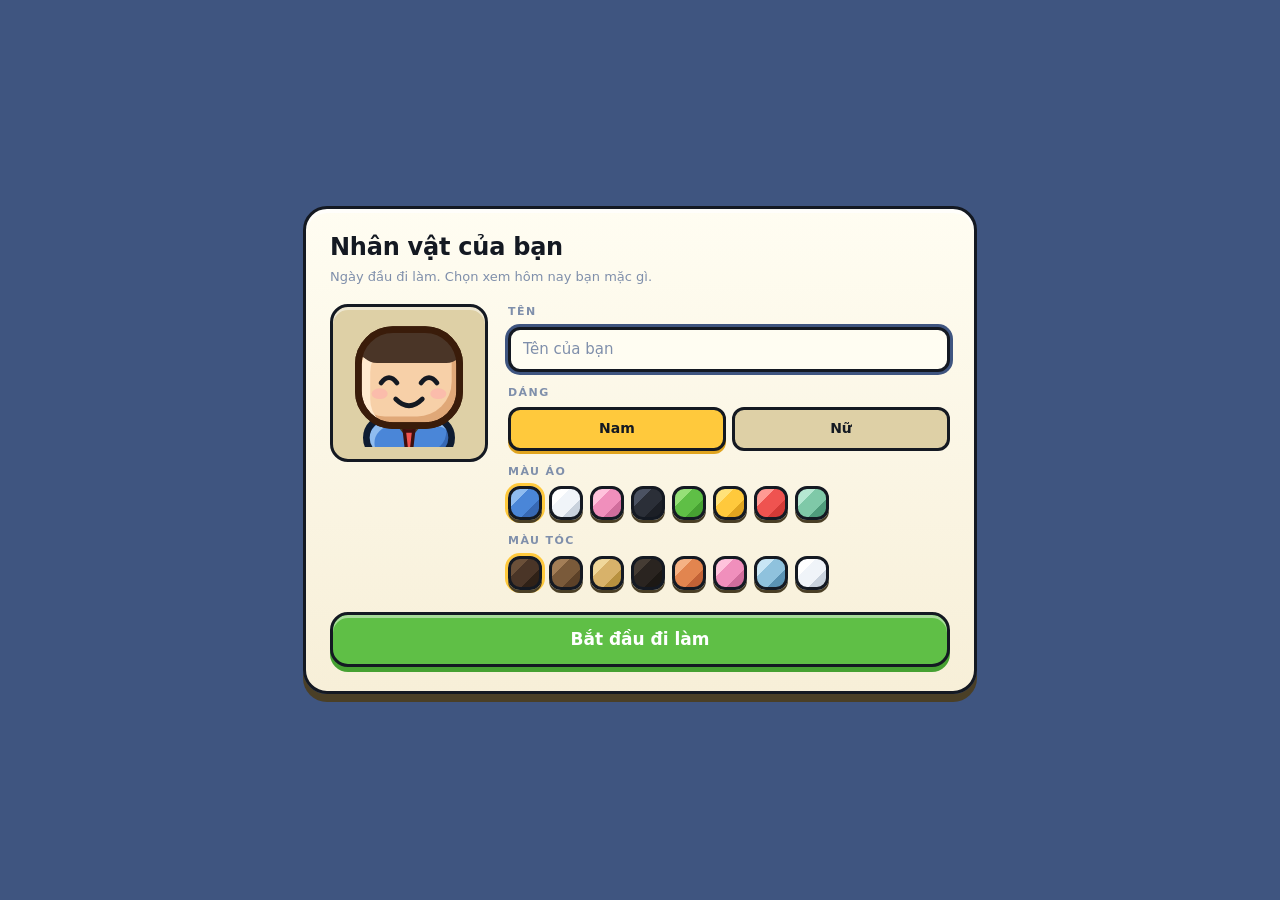
==== index.html @ 5abe2739 "CỘNG SỰ — bản dựng để chơi thử Kho này chỉ chứa BẢN ĐÃ DỰNG để mở bằng trình duyệt. Mã nguồn, bảng n" ====
<!doctype html>
<script type="module" crossorigin src="/assets/main-Bir8EzqI.js"></script>
<link rel="modulepreload" crossorigin href="/assets/minimapBase-BIV4DZVp.js">
<link rel="modulepreload" crossorigin href="/assets/Geometry-COnq5DhM.js">
<link rel="stylesheet" crossorigin href="/assets/minimapBase-DHVzjZCs.css">
<link rel="stylesheet" crossorigin href="/assets/main-9wni7StR.css">

<meta charset="utf-8">
<title>gamehihication — văn phòng P0</title>
<meta name="viewport" content="width=device-width,initial-scale=1,user-scalable=no">
<style>
  html,body{margin:0;height:100%;background:#0e1410;overflow:hidden}
  body{display:grid;place-items:center;font:12px/1.4 ui-monospace,Menlo,Consolas,monospace;color:#cfe3c9}
  canvas{display:block;image-rendering:pixelated}
  #hud{position:fixed;top:8px;left:8px;padding:8px 10px;background:#0b0f0dcc;border:1px solid #2c3a2e;
       border-radius:6px;white-space:pre;pointer-events:none;letter-spacing:.02em}
  #hud b{color:#9ae06a;font-weight:600}
  #help{position:fixed;bottom:8px;left:8px;color:#7f9478;pointer-events:none}
</style>
<div id="hud">booting…</div>
<div id="help">WASD / phím mũi tên để đi &nbsp;·&nbsp; Shift chạy &nbsp;·&nbsp; E bắt chuyện &nbsp;·&nbsp; Tab bảng nhân vật &nbsp;·&nbsp; F3 thông số &nbsp;·&nbsp; F1 ô va chạm &nbsp;·&nbsp; F2 viền chunk</div>
---- assets/minimapBase-DHVzjZCs.css ----
:root{--ui-scale: 2;--u: calc(2px * var(--ui-scale));--ink: var(--c-dark-line);--ink-2: var(--c-dark-base);--ink-3: var(--c-wallTop-light);--paper: var(--c-paper-light);--paper-2: var(--c-paper-shadow);--surface-d: var(--c-dark-base);--surface-d2: var(--c-wallTop-line);--accent: var(--c-plastic-base);--accent-hi: var(--c-plastic-light);--accent-dim: var(--c-plastic-shadow);--trim: var(--c-wood-base);--carpet: var(--c-carpetMint-base);--wood: var(--c-wood-base);--gold: var(--c-gold-base);--gold-d: var(--c-gold-shadow);--ok: var(--c-ok-base);--ok-d: var(--c-ok-shadow);--warn: var(--c-gold-shadow);--danger: var(--c-danger-base);--danger-d:var(--c-danger-shadow);--info: var(--accent);--btn-under: var(--c-paper-line);--dim-on-dark: var(--c-wallTop-light);--deep: var(--c-dark-line);--ok-light: var(--c-ok-light);--danger-light: var(--c-danger-light);--gold-light: var(--c-gold-light);--bd: 3px;--r-xs: calc(var(--u) * 1.5);--r-sm: calc(var(--u) * 3);--r-md: calc(var(--u) * 4.5);--r-lg: calc(var(--u) * 6);--r-pill: 999px;--radius: var(--r-md);--radius-sm: var(--r-sm);--hair: var(--ink);--lift: inset 0 3px 0 rgba(255, 255, 255, .55);--shadow: 0 5px 0 0 rgba(43, 49, 64, .22), 0 10px 22px -10px rgba(43, 49, 64, .45);--shadow-sm: 0 3px 0 0 rgba(43, 49, 64, .2);--glass-lite: linear-gradient(180deg, rgba(255,255,255,.55), rgba(255,255,255,0) 55%);--glass-dark: linear-gradient(180deg, var(--c-wallTop-line), var(--c-dark-base));--glass-pale: linear-gradient(180deg, var(--c-paper-light), var(--c-paper-base));--font: "Baloo 2", "Nunito", system-ui, -apple-system, "Segoe UI", Roboto, sans-serif;--font-mono: ui-monospace, "DejaVu Sans Mono", "Courier New", monospace;--fs-sm: calc(var(--u) * 3.6);--fs: calc(var(--u) * 4.2);--fs-lg: calc(var(--u) * 5.6);--z-world: 10;--z-hud: 20;--z-panel: 30;--z-modal: 40;--z-over: 45;--z-toast: 50}.k-root{font-family:var(--font);font-size:var(--fs);color:var(--ink);line-height:1.45}.k-panel{background:var(--glass-pale);border:var(--bd) solid var(--ink);border-radius:var(--radius);box-shadow:var(--lift),var(--shadow);padding:calc(var(--u) * 4);color:var(--ink)}.k-panel--dark{background:var(--glass-dark);border-color:var(--ink);box-shadow:inset 0 3px #ffffff24,var(--shadow);color:var(--paper)}.k-notch{border-radius:var(--radius)}.k-title{font-size:var(--fs-lg);font-weight:700;letter-spacing:.04em}.k-dim{color:var(--ink-3)}.k-panel--dark .k-dim{color:var(--dim-on-dark)}.k-btn{font:inherit;font-size:var(--fs);font-weight:700;padding:calc(var(--u) * 2) calc(var(--u) * 5);background:linear-gradient(180deg,var(--c-paper-light),var(--paper-2));color:var(--ink);border:var(--bd) solid var(--ink);border-radius:var(--radius-sm);box-shadow:inset 0 3px #ffffffb3,0 4px 0 0 var(--btn-under);cursor:pointer;transition:transform .08s cubic-bezier(.2,.8,.3,1),box-shadow .08s,filter .12s}.k-btn:hover{filter:brightness(1.03)}.k-btn:active{transform:translateY(4px);box-shadow:inset 0 3px #ffffff80}.k-btn--primary{background:linear-gradient(180deg,var(--accent-hi),var(--accent));color:#fff;text-shadow:0 2px 0 rgba(43,49,64,.35);box-shadow:inset 0 3px #fff6,0 4px 0 0 var(--accent-dim)}.k-btn--ok{background:linear-gradient(180deg,var(--ok-light),var(--ok));color:#fff;text-shadow:0 2px 0 rgba(43,49,64,.35);box-shadow:inset 0 3px #fff6,0 4px 0 0 var(--ok-d)}.k-btn--ghost{background:transparent;box-shadow:none;border-color:var(--ink-3)}.k-btn[disabled]{opacity:.45;cursor:not-allowed;transform:none}.k-dot{position:absolute;top:calc(var(--u) * -1.5);right:calc(var(--u) * -1.5);min-width:calc(var(--u) * 5);height:calc(var(--u) * 5);padding:0 calc(var(--u) * 1.2);display:grid;place-items:center;background:var(--danger);color:#fff;font-size:calc(var(--u) * 3);font-weight:700;line-height:1;border:calc(var(--u) * .8) solid var(--ink);border-radius:var(--r-lg);box-shadow:0 2px 0 0 var(--danger-d)}.k-dot[hidden]{display:none}:where(.k-root) :focus-visible{outline:var(--bd) solid var(--warn);outline-offset:var(--u)}.k-sprite{display:inline-block;background-repeat:no-repeat;vertical-align:middle}.k-key{display:inline-grid;place-items:center;min-width:calc(var(--u) * 8);height:calc(var(--u) * 8);padding:0 calc(var(--u) * 1.5);font-family:var(--font-mono);font-size:calc(var(--u) * 3.4);font-weight:700;background:linear-gradient(180deg,var(--c-paper-light),var(--paper-2));color:var(--ink);border:calc(var(--u) * .9) solid var(--ink);border-radius:var(--r-sm);box-shadow:0 2px 0 0 var(--btn-under)}.k-scroll{overflow-y:auto;scrollbar-width:thin;scrollbar-color:var(--ink-3) transparent}.k-scroll::-webkit-scrollbar{width:calc(var(--u) * 3)}.k-scroll::-webkit-scrollbar-track{background:#0000002e}.k-scroll::-webkit-scrollbar-thumb{background:var(--ink-3);border:var(--u) solid transparent;background-clip:padding-box;border-radius:var(--r-lg)}.k-scroll::-webkit-scrollbar-thumb:hover{background:var(--ink-2)}.k-panel--dark .k-scroll::-webkit-scrollbar-thumb{background:var(--dim-on-dark)}@keyframes k-pop{0%{transform:translateY(calc(var(--u) * 2)) scale(.96);opacity:0}to{transform:none;opacity:1}}@keyframes k-bob{0%,to{transform:translateY(0)}50%{transform:translateY(calc(var(--u) * -1))}}@keyframes k-fadeup{0%{transform:translateY(0);opacity:1}to{transform:translateY(calc(var(--u) * -10));opacity:0}}@keyframes k-pulse{0%,to{opacity:.35}50%{opacity:.9}}@keyframes k-blink{0%,to{opacity:1}50%{opacity:.25}}@media(prefers-reduced-motion:reduce){.k-root *,.k-root *:before,.k-root *:after{animation-duration:.001ms!important;animation-iteration-count:1!important;transition-duration:.001ms!important}}.k-bubble{position:relative;max-width:calc(var(--u) * 92);padding:calc(var(--u) * 2.5) calc(var(--u) * 4);background:var(--glass-lite),var(--glass-pale);border:var(--bd) solid var(--ink);border-radius:var(--r-md);box-shadow:inset 0 1px #fffc,var(--shadow-sm);font-size:var(--fs-sm);line-height:1.4;white-space:pre-wrap;animation:k-pop .16s cubic-bezier(.2,.8,.3,1)}.k-bubble:before,.k-bubble:after{content:"";position:absolute;left:50%;width:0;height:0;transform:translate(-50%)}.k-bubble:before{bottom:calc(var(--u) * -3.4);border-left:calc(var(--u) * 3.3) solid transparent;border-right:calc(var(--u) * 3.3) solid transparent;border-top:calc(var(--u) * 3.4) solid var(--ink)}.k-bubble:after{bottom:calc(var(--u) * -2.5);border-left:calc(var(--u) * 2.5) solid transparent;border-right:calc(var(--u) * 2.5) solid transparent;border-top:calc(var(--u) * 2.5) solid var(--c-paper-base)}.k-bubble--shout{background:var(--glass-lite),linear-gradient(180deg,var(--c-paper-light),var(--gold-light));font-weight:650}.k-bubble--shout:after{border-top-color:var(--gold-light)}.k-bubble--think{border-style:dashed}.k-bubble--think:before{display:none}.k-bubble--think:after{width:calc(var(--u) * 2.5);height:calc(var(--u) * 2.5);border:var(--bd) solid var(--ink);border-radius:50%;background:var(--c-paper-base);bottom:calc(var(--u) * -4);box-shadow:calc(var(--u) * -2) calc(var(--u) * 3) 0 calc(var(--u) * -.8) var(--ink)}.k-bubble.is-out{animation:k-pop .16s steps(3) reverse}.k-bubble__text{display:block}.k-nametag{display:flex;align-items:baseline;gap:calc(var(--u) * 2);padding:calc(var(--u) * 1) calc(var(--u) * 3);background:var(--paper);color:var(--ink);border:var(--bd) solid var(--ink);border-radius:var(--r-lg);box-shadow:0 3px #2b314040;font-size:var(--fs-sm);font-weight:700;white-space:nowrap}.k-nametag__role{font-size:calc(var(--u) * 3.2);color:var(--ink-3);font-weight:600}.k-prompt{display:flex;align-items:center;gap:calc(var(--u) * 1.25);padding:calc(var(--u) * .9) calc(var(--u) * 1.75) calc(var(--u) * .9) calc(var(--u) * .9);background:var(--glass-pale);color:var(--ink-2);border:calc(var(--u) * .5) solid var(--ink);border-radius:var(--r-md);box-shadow:0 2px 0 0 var(--btn-under);font-size:calc(var(--u) * 2.9);font-weight:700;white-space:nowrap;animation:k-bob 1.6s ease-in-out infinite}.k-prompt .k-key{min-width:calc(var(--u) * 5.4);height:calc(var(--u) * 5.4);padding:0 calc(var(--u) * 1);font-size:calc(var(--u) * 2.7);border-width:calc(var(--u) * .5);box-shadow:none}.k-emote{display:grid;place-items:center;width:calc(var(--u) * 11);height:calc(var(--u) * 11);background:var(--paper);border:var(--bd) solid var(--ink);border-radius:50%;box-shadow:0 3px #2b314040;animation:k-pop .18s cubic-bezier(.2,.8,.3,1)}.k-emote.is-out{animation:k-pop .18s steps(3) reverse}.k-float{font-size:var(--fs);font-weight:700;white-space:nowrap;text-shadow:0 var(--u) 0 rgba(20,26,32,.5);animation:k-fadeup 1.1s linear forwards}.k-float--good{color:var(--ok-light)}.k-float--bad{color:var(--danger-light)}.k-float--info{color:var(--gold-light)}.k-offscreen{display:flex;flex-direction:column;align-items:center;gap:var(--u)}.k-offscreen__arrow{width:0;height:0;border-left:calc(var(--u) * 3) solid transparent;border-right:calc(var(--u) * 3) solid transparent;border-bottom:calc(var(--u) * 5) solid var(--warn);transform:rotate(calc(var(--angle, 0rad) + 90deg))}.k-offscreen__label{padding:0 var(--u);font-size:calc(var(--u) * 3);background:var(--surface-d);color:var(--paper);white-space:nowrap}.k-wprog{display:flex;flex-direction:column;align-items:center;gap:calc(var(--u) * 1.2);animation:k-pop .16s cubic-bezier(.2,.8,.3,1)}.k-wprog.is-out{animation:k-pop .2s cubic-bezier(.2,.8,.3,1) reverse}.k-wprog__label{padding:calc(var(--u) * .6) calc(var(--u) * 2.5);font-size:calc(var(--u) * 3.2);font-weight:800;white-space:nowrap;background:var(--paper);color:var(--ink);border:calc(var(--u) * .7) solid var(--ink);border-radius:var(--r-lg);box-shadow:0 calc(var(--u) * .7) 0 0 #2b314040}.k-wprog__track{display:block;width:calc(var(--u) * 26);height:calc(var(--u) * 4.5);background:var(--c-paper-shadow);border:calc(var(--u) * .8) solid var(--ink);border-radius:var(--r-lg);overflow:hidden;box-shadow:0 calc(var(--u) * .7) 0 0 #2b314040}.k-wprog__fill{display:block;height:100%;width:0;border-radius:var(--r-lg);background:linear-gradient(90deg,var(--accent-dim),var(--accent-hi));transition:width .12s linear}.k-wprog.is-done .k-wprog__fill{background:linear-gradient(90deg,var(--ok-d),var(--ok-light))}.k-wprog.is-done .k-wprog__label{background:linear-gradient(180deg,var(--ok-light),var(--ok));color:#fff;box-shadow:0 calc(var(--u) * .7) 0 0 var(--ok-d)}.k-dlg{position:fixed;left:50%;bottom:calc(var(--u) * 4);transform:translate(-50%);will-change:transform;width:min(92vw,calc(var(--u) * 200));z-index:var(--z-panel);display:flex;flex-direction:column;gap:calc(var(--u) * 2)}.k-dlg[hidden]{display:none}.k-dlg__box{display:flex;gap:calc(var(--u) * 3);cursor:pointer;animation:k-pop .14s steps(3)}.k-dlg__side{position:relative;flex:0 0 auto}.k-dlg__portrait{display:grid;place-items:center;padding:calc(var(--u) * 1.5);background:linear-gradient(180deg,#5b9bff38,#5b9bff0f);border:var(--bd) solid rgba(47,95,168,.35);border-radius:var(--radius-sm)}.k-dlg__portrait canvas{border-radius:var(--r-xs)}.k-dlg__portrait canvas{display:block}.k-dlg__emote{position:absolute;top:calc(var(--u) * -3);right:calc(var(--u) * -3)}.k-dlg__body{flex:1 1 auto;min-width:0;position:relative}.k-dlg__head{display:flex;align-items:baseline;gap:calc(var(--u) * 2);margin-bottom:var(--u)}.k-dlg__name{font-size:var(--fs-lg);font-weight:650;letter-spacing:-.01em;color:var(--accent)}.k-dlg__role{font-size:var(--fs-sm)}.k-dlg__text{margin:0;min-height:calc(var(--u) * 9);white-space:pre-wrap}.k-dlg__foot{display:flex;align-items:center;gap:calc(var(--u) * 2);margin-top:calc(var(--u) * 2);padding-top:calc(var(--u) * 1.5);border-top:2px solid var(--stroke-soft)}.k-dlg__cta{display:flex;flex-wrap:wrap;gap:calc(var(--u) * 1.5)}.k-dlg__cta-btn{display:inline-flex;align-items:center;gap:calc(var(--u) * 1.2);padding:calc(var(--u) * .8) calc(var(--u) * 2) calc(var(--u) * .8) calc(var(--u) * .8);border:2px solid transparent;border-radius:var(--r-sm);background:none;color:var(--ink-3);font:inherit;font-size:calc(var(--u) * 2.9);font-weight:700;cursor:pointer}.k-dlg__cta-btn:hover{background:var(--c-paper-shadow);color:var(--ink)}.k-dlg__cta-btn.is-primary{color:var(--ink)}.k-dlg__cta-key{display:inline-grid;place-items:center;min-width:calc(var(--u) * 5.5);padding:0 calc(var(--u) * 1.2);line-height:calc(var(--u) * 4.6);border:2px solid var(--ink);border-radius:var(--r-xs);background:var(--c-paper-light);color:var(--ink);font-size:calc(var(--u) * 2.6)}.k-dlg__cta-btn.is-primary .k-dlg__cta-key{background:var(--gold);box-shadow:0 2px 0 0 var(--gold-d)}.k-dlg__cta-btn.is-primary:active .k-dlg__cta-key{transform:translateY(2px);box-shadow:none}.k-dlg__next{margin-left:auto;color:var(--accent);animation:k-blink .9s steps(2) infinite}.k-choices{display:flex;flex-direction:column;gap:var(--u)}.k-choices:empty{display:none}.k-choice{display:flex;align-items:baseline;gap:calc(var(--u) * 2);width:100%;text-align:left;font:inherit;font-weight:500;padding:calc(var(--u) * 2.5) calc(var(--u) * 4);background:var(--glass-pale);color:var(--ink);border:var(--bd) solid var(--ink);border-radius:var(--radius-sm);box-shadow:var(--lift),0 4px 0 0 var(--btn-under);cursor:pointer;transition:transform .1s cubic-bezier(.2,.8,.3,1),background .12s,box-shadow .12s}.k-choice[aria-selected=true]{background:linear-gradient(180deg,var(--accent-hi),var(--accent));color:#fff;text-shadow:0 2px 0 rgba(43,49,64,.35);transform:translate(calc(var(--u) * 2));box-shadow:var(--lift),0 4px 0 0 var(--accent-dim)}.k-choice[aria-selected=true] .k-choice__hint{color:var(--c-glass-base)}.k-choice[aria-selected=true]:before{content:"▸ "}.k-choice[disabled]{opacity:.45;cursor:not-allowed}.k-choice__label{flex:1 1 auto}.k-choice__hint{flex:0 0 auto;font-size:var(--fs-sm);color:var(--ink-3)}.k-toasts{position:fixed;top:calc(var(--u) * 4);right:calc(var(--u) * 4);will-change:transform;transition:top .15s;display:flex;flex-direction:column;gap:calc(var(--u) * 2);z-index:var(--z-toast);pointer-events:none}.k-toast{display:flex;align-items:center;gap:calc(var(--u) * 2.5);padding:calc(var(--u) * 2.5) calc(var(--u) * 4);background:var(--glass-pale);color:var(--ink);border:var(--bd) solid var(--ink);border-left-width:calc(var(--u) * 3);border-left-color:var(--accent);border-radius:var(--radius-sm);box-shadow:var(--lift),var(--shadow);font-size:var(--fs-sm);font-weight:700;animation:k-pop .18s cubic-bezier(.2,.8,.3,1)}.k-toast--ok{border-left-color:var(--ok)}.k-toast--warn{border-left-color:var(--warn)}.k-toast--danger{border-left-color:var(--danger)}.k-toast--info{border-left-color:var(--accent)}.k-toast.is-out{animation:k-pop .2s steps(3) reverse}.k-modal{position:fixed;inset:0;z-index:var(--z-modal);display:grid;place-items:center;background:#10151a9e}.k-modal[hidden]{display:none}.k-modal__box{width:min(90vw,calc(var(--u) * 150));animation:k-pop .16s steps(3)}.k-modal__title{margin:0 0 calc(var(--u) * 2)}.k-modal__body{margin-bottom:calc(var(--u) * 3)}.k-modal__body p{margin:0}.k-modal__actions{display:flex;justify-content:flex-end;gap:calc(var(--u) * 2)}.k-btn--danger{background:var(--danger);color:#fff}.k-tip{position:fixed;z-index:var(--z-toast);pointer-events:none;padding:var(--u) calc(var(--u) * 2);background:var(--surface-d);color:var(--paper);border:var(--u) solid var(--deep);font-size:calc(var(--u) * 3);white-space:nowrap}.k-clock{display:flex;align-items:center;gap:calc(var(--u) * 2);padding:calc(var(--u) * 2) calc(var(--u) * 3)}.k-clock__time{font-size:var(--fs-lg)}.k-clock.is-late .k-clock__time{color:var(--warn)}.k-stats{display:flex;flex-direction:column;gap:var(--u);min-width:calc(var(--u) * 60)}.k-bar{display:grid;grid-template-columns:calc(var(--u) * 18) 1fr calc(var(--u) * 8);align-items:center;gap:calc(var(--u) * 2);font-size:var(--fs-sm)}.k-bar__label{color:var(--dim-on-dark)}.k-bar__track{display:block;height:calc(var(--u) * 3.5);background:#00000073;border-radius:var(--r-lg);box-shadow:inset 0 1px 2px #00000080;overflow:hidden}.k-bar__fill{display:block;height:100%;border-radius:var(--r-lg);background:linear-gradient(90deg,var(--accent),var(--accent-hi));transition:width .3s cubic-bezier(.2,.8,.3,1)}.k-bar--ok .k-bar__fill{background:var(--ok)}.k-bar--warn .k-bar__fill{background:var(--warn)}.k-bar--danger .k-bar__fill{background:var(--danger)}.k-bar__val{text-align:right;color:var(--dim-on-dark)}.k-bar.is-low .k-bar__fill{animation:k-pulse 1s steps(2) infinite}.k-tasks{display:flex;flex-direction:column;gap:var(--u);min-width:calc(var(--u) * 70)}.k-tasks__head{font-size:var(--fs-sm);color:var(--dim-on-dark)}.k-tasks__list{list-style:none;margin:0;padding:0;max-height:calc(var(--u) * 50);display:flex;flex-direction:column;gap:var(--u)}.k-tasks__empty{padding:calc(var(--u) * 2) 0;font-size:var(--fs-sm)}.k-task{display:flex;align-items:center;gap:calc(var(--u) * 2);font-size:var(--fs-sm)}.k-task__label{flex:1 1 auto}.k-task__note{font-size:calc(var(--u) * 3)}.k-task.is-done .k-task__label{text-decoration:line-through;color:var(--ink-3)}.k-task.is-blocked .k-task__label{color:var(--danger-light)}.k-task.is-doing .k-task__label{color:var(--gold-light)}.k-chat{display:flex;flex-direction:column;gap:calc(var(--u) * 2);width:min(92vw,calc(var(--u) * 130))}.k-chat__tabs{display:flex;gap:var(--u);flex-wrap:wrap}.k-chat__tab{display:flex;align-items:center;gap:var(--u);font:inherit;font-size:var(--fs-sm);padding:calc(var(--u) * 1.2) calc(var(--u) * 3);background:#ffffff0d;color:var(--dim-on-dark);border:var(--bd) solid var(--hair);border-radius:var(--r-lg);cursor:pointer}.k-chat__tab.is-active{background:var(--accent);color:#fff}.k-badge{min-width:calc(var(--u) * 5);padding:0 calc(var(--u) * 1.5);background:var(--danger);color:#fff;font-size:calc(var(--u) * 3);border-radius:var(--r-lg);text-align:center}.k-chat__body{display:flex;flex-direction:column;gap:calc(var(--u) * 2);height:calc(var(--u) * 80);padding-right:var(--u)}.k-msg{display:flex;gap:calc(var(--u) * 2)}.k-msg__avatar{flex:0 0 auto;padding:var(--u);background:#00000059;border:var(--bd) solid var(--hair);border-radius:var(--radius-sm);overflow:hidden}.k-msg__avatar canvas{display:block}.k-msg__main{min-width:0}.k-msg__head{display:flex;align-items:baseline;gap:calc(var(--u) * 2);font-size:calc(var(--u) * 3)}.k-msg__text{margin:0;font-size:var(--fs-sm);word-break:break-word}.k-msg.is-self .k-msg__head b{color:var(--accent-hi)}.k-msg__reacts{display:flex;gap:var(--u);margin-top:var(--u)}.k-react{display:inline-flex;align-items:center;gap:calc(var(--u) * .5);padding:0 var(--u);background:var(--surface-d2);border:var(--u) solid var(--deep);font-size:calc(var(--u) * 3)}.k-chat__typing{display:flex;align-items:center;gap:calc(var(--u) * 2);font-size:calc(var(--u) * 3);min-height:calc(var(--u) * 5)}.k-chat__dots{display:inline-flex;gap:calc(var(--u) * .8)}.k-chat__dots i{width:var(--u);height:var(--u);background:var(--dim-on-dark);animation:k-blink .9s steps(2) infinite}.k-chat__dots i:nth-child(2){animation-delay:.15s}.k-chat__dots i:nth-child(3){animation-delay:.3s}.k-chat__composer{display:flex;gap:var(--u)}.k-chat__input{flex:1 1 auto;min-width:0;font:inherit;font-size:var(--fs-sm);padding:calc(var(--u) * 1.5) calc(var(--u) * 2);background:var(--surface-d2);color:var(--paper);border:var(--bd) solid var(--deep)}.k-chat__input::placeholder{color:var(--dim-on-dark)}.k-empty{display:flex;flex-direction:column;align-items:center;gap:var(--u);margin:auto;text-align:center}.k-empty p{margin:0;font-size:var(--fs-sm)}.k-center{text-align:center}.k-skel{height:calc(var(--u) * 10);background:var(--surface-d2);border:var(--u) solid var(--deep);animation:k-pulse 1.1s steps(3) infinite}.k-hud{position:fixed;left:calc(var(--u) * 3);top:calc(var(--u) * 40);will-change:transform;display:flex;flex-direction:column;gap:calc(var(--u) * 2);z-index:var(--z-hud);pointer-events:none}.k-hud>*{pointer-events:auto}.k-rel{min-width:calc(var(--u) * 78)}.k-rel__list{display:flex;flex-direction:column;gap:var(--u);max-height:calc(var(--u) * 60)}.k-rel__row{display:flex;gap:calc(var(--u) * 2);align-items:center;text-align:left;font:inherit;color:inherit;cursor:pointer;padding:var(--u);background:var(--surface-d2);border:var(--u) solid var(--deep)}.k-rel__row:hover{background:var(--surface-d2)}.k-rel__face{flex:0 0 auto;display:block;background:var(--deep);padding:calc(var(--u) * .5)}.k-rel__face canvas{display:block}.k-rel__main{display:flex;flex-direction:column;gap:calc(var(--u) * .5);min-width:0;flex:1 1 auto}.k-rel__head{display:flex;align-items:baseline;gap:calc(var(--u) * 2);font-size:var(--fs-sm)}.k-rel__role{font-size:calc(var(--u) * 3)}.k-rel__bar{width:100%;height:calc(var(--u) * 2.5)}.k-rel__bar .k-bar__fill{background:var(--c-fabric-light)}.k-rel__status{font-size:calc(var(--u) * 3);margin-left:auto}.k-rel__status.is-free{color:var(--ok-light)}.k-rel__status.is-busy{color:var(--gold-light)}.k-rel__status.is-meeting{color:var(--danger-light)}.k-rel__status.is-away{color:var(--dim-on-dark)}.is-talking .k-hud{opacity:.22;transition:opacity .15s}.k-panelfly{position:fixed;right:calc(var(--u) * 3);top:50%;transform:translateY(-50%);z-index:var(--z-panel)}.k-panelfly[hidden]{display:none}.k-hud--compact{top:calc(var(--u) * 3);gap:calc(var(--u) * 2)}.pf{display:flex;align-items:center;gap:calc(var(--u) * 2.5);padding:calc(var(--u) * 1.75) calc(var(--u) * 3) calc(var(--u) * 1.75) calc(var(--u) * 1.75);background:linear-gradient(180deg,var(--c-paper-light),var(--paper-2));border:var(--bd) solid var(--ink);border-radius:var(--r-lg);box-shadow:inset 0 3px #ffffffb3,0 5px 0 0 var(--btn-under);color:var(--ink)}.pf__face{flex:0 0 auto;width:calc(var(--u) * 11);height:calc(var(--u) * 11);border-radius:var(--r-md);overflow:hidden;display:grid;place-items:center;background:var(--c-paper-shadow);border:var(--bd) solid var(--ink)}.pf__face canvas{display:block;transform:translateY(2%) scale(1.04)}.pf__main{display:flex;flex-direction:column;gap:calc(var(--u) * 1.25);min-width:0}.pf__top{display:flex;align-items:baseline;gap:calc(var(--u) * 2.5)}.pf__name{font-size:calc(var(--u) * 3.6);font-weight:700;letter-spacing:-.01em}.pf__clock{margin-left:auto;font-size:calc(var(--u) * 3);font-weight:700;color:var(--ink-3);font-variant-numeric:tabular-nums}.pf__clock.is-late{color:var(--gold-d)}.pf__bars{display:flex;gap:calc(var(--u) * 2.25)}.pf__stat{display:flex;align-items:center;gap:calc(var(--u) * .9)}.pf__stat svg{width:calc(var(--u) * 3.1);height:calc(var(--u) * 3.1);flex:0 0 auto;fill:var(--ink-3)}.pf__stat--focus svg{fill:none;stroke:var(--ink-3);stroke-width:2.6}.pf__track{position:relative;display:block;width:calc(var(--u) * 10);height:calc(var(--u) * 2.4);border-radius:var(--r-xs);overflow:hidden;background:var(--c-paper-shadow);border:calc(var(--u) * .5) solid var(--ink)}.pf__track i{display:block;height:100%;box-shadow:inset 0 calc(var(--u) * .55) 0 #ffffff8c;transition:width .3s cubic-bezier(.2,.8,.3,1)}.pf__stat--energy .pf__track i{background:var(--ok)}.pf__stat--mood .pf__track i{background:var(--accent)}.pf__stat--focus .pf__track i{background:var(--gold)}.pf__num{font-size:calc(var(--u) * 2.9);font-weight:700;color:var(--ink-2);font-variant-numeric:tabular-nums;min-width:calc(var(--u) * 4.5);text-align:right}.pf__stat.is-low .pf__track i{animation:k-pulse 1s ease-in-out infinite}.pf__stat.is-low .pf__num{color:var(--danger-d)}.mm{position:fixed;right:calc(var(--u) * 4);bottom:calc(var(--u) * 4);z-index:var(--z-hud);display:flex;flex-direction:column;align-items:center;gap:calc(var(--u) * 1.5);pointer-events:none;will-change:transform}.mm__frame{position:relative;padding:calc(var(--u) * 1.5);border-radius:var(--r-md);background:var(--glass-pale);border:var(--bd) solid var(--ink);box-shadow:var(--lift),var(--shadow)}.mm__c{display:block;border-radius:var(--r-sm);image-rendering:pixelated}.mm__n{position:absolute;top:calc(var(--u) * 3);left:50%;transform:translate(-50%);width:0;height:0;border-left:calc(var(--u) * 2) solid transparent;border-right:calc(var(--u) * 2) solid transparent;border-bottom:calc(var(--u) * 3) solid var(--ink);filter:drop-shadow(0 1px 1px rgba(0,0,0,.9))}.mm__label{padding:calc(var(--u) * .8) calc(var(--u) * 3);background:linear-gradient(180deg,var(--gold-light),var(--gold));border:var(--bd) solid var(--ink);border-radius:var(--r-lg);font-size:calc(var(--u) * 3.2);font-weight:700;color:var(--ink);white-space:nowrap;box-shadow:0 3px 0 0 var(--gold-d)}.k-zone{font-size:calc(var(--u) * 3.4);font-weight:800;letter-spacing:.16em;text-transform:uppercase;color:var(--ink);opacity:.38;white-space:nowrap;pointer-events:none}.k-enter{position:fixed;top:18%;left:50%;transform:translate(-50%);z-index:var(--z-hud);pointer-events:none;text-align:center;animation:k-enter 2.4s ease-out forwards}.k-enter b{display:block;font-size:calc(var(--u) * 7.5);font-weight:800;letter-spacing:.02em;color:#fff;-webkit-text-stroke:calc(var(--u) * 1.2) var(--ink);paint-order:stroke fill}.k-enter span{font-size:calc(var(--u) * 3.4);font-weight:700;letter-spacing:.2em;text-transform:uppercase;color:var(--gold);-webkit-text-stroke:calc(var(--u) * .8) var(--ink);paint-order:stroke fill}@keyframes k-enter{0%{opacity:0;transform:translate(-50%,calc(var(--u) * 2))}15%,70%{opacity:1;transform:translate(-50%)}to{opacity:0;transform:translate(-50%,calc(var(--u) * -2))}}.k-dlg:not([hidden])~.ab,body:has(.k-dlg:not([hidden])) .ab{opacity:0;pointer-events:none}.ab{transition:opacity .15s}.ab{position:fixed;left:calc(var(--u) * 3);bottom:calc(var(--u) * 3);z-index:var(--z-hud);display:flex;gap:calc(var(--u) * 1.5);will-change:transform}.ab__slot{display:flex;flex-direction:column;align-items:center;gap:calc(var(--u) * 1)}.ab__btn{position:relative;width:calc(var(--u) * 13);height:calc(var(--u) * 13);display:grid;place-items:center;background:linear-gradient(180deg,var(--c-paper-light),var(--paper-2));color:var(--ink);border:var(--bd) solid var(--ink);border-radius:var(--r-md);box-shadow:inset 0 3px #ffffffb3,0 5px 0 0 var(--btn-under);cursor:pointer;transition:transform .08s cubic-bezier(.2,.8,.3,1),box-shadow .08s,filter .12s}.ab__btn canvas{display:block}.ab__btn:hover:not(:disabled){filter:brightness(1.04)}.ab__btn:active:not(:disabled){transform:translateY(5px);box-shadow:inset 0 3px #ffffff80}.ab__btn.is-active{background:linear-gradient(180deg,var(--accent-hi),var(--accent));color:#fff;box-shadow:inset 0 3px #fff6,0 5px 0 0 var(--accent-dim)}.ab__btn:disabled{filter:grayscale(.5);opacity:.55;cursor:not-allowed}.ab__key{position:absolute;bottom:calc(var(--u) * -1);right:calc(var(--u) * -1);min-width:calc(var(--u) * 4);padding:0 calc(var(--u) * .8);font-size:calc(var(--u) * 2.2);font-weight:800;line-height:calc(var(--u) * 3.6);background:var(--ink);color:var(--paper);border-radius:var(--r-xs)}.ab__label{font-size:calc(var(--u) * 2.5);font-weight:700;color:var(--ink);background:#fffdf6d1;padding:0 calc(var(--u) * 1.5);border-radius:var(--r-lg)}.ab__btn .k-dot{top:calc(var(--u) * -1.5);right:calc(var(--u) * -1.5);min-width:calc(var(--u) * 4);height:calc(var(--u) * 4);font-size:calc(var(--u) * 2.4);border-width:calc(var(--u) * .6)}#help{display:none}body:has(.cp-veil:not([hidden])) .k-toasts{top:calc(var(--u) * 26)}body:has(.cp-veil:not([hidden])) .ab,body:has(.cp-veil:not([hidden])) .mm{opacity:0;pointer-events:none;transition:opacity .15s}.op-veil{position:fixed;inset:0;z-index:var(--z-modal);display:grid;place-items:center;padding:4vmin;background:#141c2c7a}.op-veil[hidden]{display:none}.op{width:min(94vw,calc(var(--u) * 128));max-height:86vh;display:flex;flex-direction:column;background:var(--glass-pale);border:calc(var(--u) * .9) solid var(--ink);border-radius:var(--r-md);box-shadow:var(--lift),0 6px #2b314038,0 18px 34px -16px #2b314099;animation:k-pop .16s cubic-bezier(.2,.8,.3,1);overflow:hidden}.op__head{display:flex;align-items:center;gap:calc(var(--u) * 3);padding:calc(var(--u) * 3) calc(var(--u) * 4);border-bottom:calc(var(--u) * .7) solid rgba(43,49,64,.16)}.op__icon{display:grid;place-items:center;flex:0 0 auto;width:calc(var(--u) * 11);height:calc(var(--u) * 11);border-radius:var(--r-sm);background:linear-gradient(180deg,var(--c-glass-light),var(--c-plastic-light));border:calc(var(--u) * .7) solid var(--ink);color:var(--ink)}.op__icon svg{width:calc(var(--u) * 6);height:calc(var(--u) * 6)}.op__title{font-size:calc(var(--u) * 4.6);font-weight:800}.op__sub{font-size:calc(var(--u) * 3.2);color:var(--ink-3);font-weight:600}.op__close{margin-left:auto;width:calc(var(--u) * 8);height:calc(var(--u) * 8);display:grid;place-items:center;border:calc(var(--u) * .7) solid var(--ink);border-radius:var(--r-sm);background:linear-gradient(180deg,var(--danger-light),var(--danger));color:#fff;font:inherit;font-weight:800;cursor:pointer;box-shadow:0 3px 0 0 var(--danger-d)}.op__close:active{transform:translateY(3px);box-shadow:none}.op__rows{padding:calc(var(--u) * 3);display:flex;flex-direction:column;gap:calc(var(--u) * 2)}.op__row{position:relative;display:flex;align-items:center;gap:calc(var(--u) * 3);padding:calc(var(--u) * 2.5) calc(var(--u) * 3);background:var(--c-paper-light);border:calc(var(--u) * .7) solid rgba(43,49,64,.16);border-radius:var(--r-sm);overflow:hidden}.op__row-main{flex:1 1 auto;min-width:0}.op__row-main b{font-size:calc(var(--u) * 3.8);font-weight:700}.op__note{display:block;font-size:calc(var(--u) * 3.1);color:var(--ink-3);font-weight:600}.op__go{padding:calc(var(--u) * 1.5) calc(var(--u) * 4);font-size:calc(var(--u) * 3.4)}.op__row.is-done{background:var(--c-paper-base);border-color:#5fbf4680}.op__row.is-done .op__row-main b{color:var(--ok-d)}.op__prog{position:absolute;left:0;right:0;bottom:0;height:calc(var(--u) * 1.4);background:transparent}.op__prog i{display:block;height:100%;width:0;background:linear-gradient(90deg,var(--ok-d),var(--ok));transition:width .12s linear}.op__row.is-busy{border-color:var(--accent)}.op__empty{margin:calc(var(--u) * 4) 0;text-align:center;color:var(--ink-3);font-weight:600}.k-marker{display:flex;flex-direction:column;align-items:center;gap:calc(var(--u) * .5);animation:k-bob 1.8s ease-in-out infinite}.k-marker__name{padding:calc(var(--u) * .6) calc(var(--u) * 2.5);background:linear-gradient(180deg,var(--gold-light),var(--gold));color:var(--ink);font-size:calc(var(--u) * 3.2);font-weight:800;border:calc(var(--u) * .7) solid var(--ink);border-radius:var(--r-lg);box-shadow:0 calc(var(--u) * .7) 0 0 var(--gold-d);white-space:nowrap}.k-marker__arrow{position:relative;width:0;height:0;border-left:calc(var(--u) * 2.6) solid transparent;border-right:calc(var(--u) * 2.6) solid transparent;border-top:calc(var(--u) * 3) solid var(--ink)}.k-marker__arrow:after{content:"";position:absolute;left:calc(var(--u) * -1.7);top:calc(var(--u) * -3.4);border-left:calc(var(--u) * 1.7) solid transparent;border-right:calc(var(--u) * 1.7) solid transparent;border-top:calc(var(--u) * 2) solid var(--gold)}.op{padding:0;position:relative}.op__inner{display:flex;flex-direction:column;min-height:0;border-radius:var(--r-sm);overflow:hidden}.op--monitor{background:linear-gradient(180deg,var(--c-wallTop-line),var(--surface-d));padding:calc(var(--u) * 3) calc(var(--u) * 3) calc(var(--u) * 4.5);overflow:visible}.op--monitor .op__inner{background:linear-gradient(180deg,var(--c-glass-light),var(--c-glass-base));box-shadow:inset 0 0 0 calc(var(--u) * .7) var(--deep),inset 0 calc(var(--u) * 2) calc(var(--u) * 4) #7ab4e859}.op--monitor .op__head{border-bottom-color:#2b314033}.op--monitor .op__icon{background:linear-gradient(180deg,var(--c-glass-light),var(--c-plastic-light))}.op--monitor .op__row{background:var(--c-paper-light)}.op--monitor:after{content:"";position:absolute;left:50%;bottom:calc(var(--u) * -4);transform:translate(-50%);width:calc(var(--u) * 26);height:calc(var(--u) * 4);background:linear-gradient(180deg,var(--c-wallTop-line),var(--deep));border:calc(var(--u) * .8) solid var(--ink);border-radius:0 0 calc(var(--u) * 3) calc(var(--u) * 3)}.op--monitor:before{content:"";position:absolute;right:calc(var(--u) * 4);bottom:calc(var(--u) * 1.2);width:calc(var(--u) * 1.6);height:calc(var(--u) * 1.6);border-radius:50%;background:var(--ok-light);box-shadow:0 0 calc(var(--u) * 2) var(--ok-light)}.op--board{background:linear-gradient(180deg,var(--c-metal-shadow),var(--c-metal-line));padding:calc(var(--u) * 2.5) calc(var(--u) * 2.5) calc(var(--u) * 5);overflow:visible}.op--board .op__inner{background:var(--c-paper-light);box-shadow:inset 0 0 0 calc(var(--u) * .6) var(--c-metal-shadow)}.op--board .op__head{border-bottom:calc(var(--u) * .6) dashed rgba(43,49,64,.25)}.op--board .op__icon{background:linear-gradient(180deg,#fff,var(--c-paper-light))}.op--board .op__row{background:transparent;border:none;border-radius:0;border-left:calc(var(--u) * 1.2) solid var(--danger);padding-left:calc(var(--u) * 3)}.op--board .op__row-main b{color:var(--c-plastic-line)}.op--board:after{content:"";position:absolute;left:50%;bottom:calc(var(--u) * .5);transform:translate(-50%);width:calc(var(--u) * 40);height:calc(var(--u) * 2.6);background:linear-gradient(180deg,var(--c-metal-base),var(--c-metal-shadow));border:calc(var(--u) * .7) solid var(--ink);border-radius:var(--r-xs)}.op--printer{background:linear-gradient(180deg,var(--c-metal-light),var(--c-metal-base));padding:calc(var(--u) * 3);margin-top:calc(var(--u) * 9)}.op--printer .op__inner{background:var(--glass-pale)}.op--printer:before{content:"";position:absolute;left:50%;top:calc(var(--u) * -8);transform:translate(-50%);width:62%;height:calc(var(--u) * 10);background:linear-gradient(180deg,var(--c-paper-light),var(--c-paper-light));border:calc(var(--u) * .8) solid var(--ink);border-radius:calc(var(--u) * 1.5) calc(var(--u) * 1.5) 0 0;box-shadow:inset 0 calc(var(--u) * 1.5) 0 #2b31400f}.op--cabinet{background:linear-gradient(180deg,var(--wood),var(--c-wood-shadow));padding:calc(var(--u) * 3)}.op--cabinet .op__inner{background:var(--c-paper-light)}.op--cabinet .op__icon{background:linear-gradient(180deg,var(--c-wood-light),var(--wood))}.op--cabinet .op__row{background:linear-gradient(180deg,var(--c-wood-light),var(--c-wood-base));border-color:#2b314047}.op--cabinet .op__row:after{content:"";position:absolute;right:calc(var(--u) * 3);top:50%;transform:translateY(-50%);width:calc(var(--u) * 6);height:calc(var(--u) * 1.6);background:var(--c-wood-shadow);border-radius:var(--r-lg)}.k-dlg__portrait.is-aide{background:linear-gradient(180deg,var(--c-plastic-light),var(--c-glass-light));border-color:var(--ink)}.k-dlg.is-narrate .k-dlg__side,.k-dlg.is-narrate .k-dlg__head{display:none}.k-dlg.is-narrate .k-dlg__box{max-width:62ch;margin-inline:auto;opacity:.96}.k-dlg.is-narrate .k-dlg__text{font-style:italic;text-align:center;color:var(--ink-3);padding-block:calc(var(--u) * 2)}:root{--font-ui: system-ui, -apple-system, "Segoe UI", Roboto, "Helvetica Neue", sans-serif;--cp-accent: var(--accent);--cp-accent-dim: var(--accent-dim);--cp-gold: var(--gold);--cp-gold-d: var(--gold-d);--cp-text: var(--ink);--cp-mute: var(--ink-3);--cp-line: var(--ink);--cp-radius: 20px}.cp-veil{position:fixed;inset:0;z-index:var(--z-modal);display:grid;place-items:center;padding:3vmin;background-image:var(--glass-img, none);background-size:cover;background-position:center;font-family:var(--font-ui)}.cp-veil[hidden]{display:none}.cp-veil:before{content:"";position:absolute;inset:0;background:radial-gradient(120% 85% at 50% 10%,#141c2c4d,#141c2c9e)}.cp{position:relative;width:min(96vw,860px);max-height:92vh;display:flex;flex-direction:column;border-radius:var(--cp-radius);border:1px solid var(--cp-line);color:var(--cp-text);background:linear-gradient(180deg,var(--c-paper-light),var(--c-paper-base));border-width:4px;box-shadow:inset 0 4px #ffffffb3,0 8px #2b314038,0 22px 40px -18px #2b314099;animation:cp-in .18s cubic-bezier(.2,.8,.3,1);overflow:hidden}@keyframes cp-in{0%{opacity:0;transform:translateY(10px) scale(.985)}to{opacity:1;transform:none}}.cp__head{display:flex;align-items:center;gap:12px;padding:16px 18px 14px;border-bottom:1px solid var(--cp-line)}.cp__title{margin:0;font-size:13px;font-weight:600;letter-spacing:.14em;text-transform:uppercase;color:var(--cp-mute)}.cp__points{margin-left:auto;display:inline-flex;align-items:center;gap:6px;padding:5px 11px;border-radius:var(--r-lg);font-size:12.5px;font-weight:600;font-variant-numeric:tabular-nums;color:var(--deep);background:linear-gradient(180deg,var(--gold-light),var(--cp-gold));box-shadow:inset 0 1px #ffffff80,0 1px 6px #f0c25747}.cp__points{border:3px solid var(--cp-line);box-shadow:0 3px 0 0 var(--cp-gold-d)}.cp__points.is-empty{background:var(--c-paper-shadow);color:var(--cp-mute);box-shadow:0 3px 0 0 var(--btn-under)}.cp__close{margin-left:auto;width:34px;height:34px;display:grid;place-items:center;border:3px solid var(--cp-line);border-radius:var(--r-sm);background:linear-gradient(180deg,var(--danger-light),var(--danger));color:#fff;font:inherit;font-size:16px;font-weight:800;cursor:pointer;box-shadow:0 3px 0 0 var(--danger-d);transition:transform .08s}.cp__close:active{transform:translateY(3px);box-shadow:none}.cp__body{display:grid;grid-template-columns:246px 1fr;min-height:0}@media(max-width:700px){.cp__body{grid-template-columns:1fr}.cp__rail{border-right:0;border-bottom:var(--bd) solid var(--cp-line)}}.cp__rail{display:flex;flex-direction:column;gap:18px;padding:18px 16px;background:var(--c-paper-shadow);border-right:var(--bd) solid var(--cp-line)}.cp__content{display:flex;flex-direction:column;min-width:0;min-height:0}.cp__pane{padding:14px 18px 18px;overflow-y:auto;min-height:296px}.cp__list{display:flex;flex-direction:column;gap:8px}.cp__rels{display:grid;grid-template-columns:repeat(auto-fill,minmax(232px,1fr));gap:8px}.cp__sec{font-size:11px;font-weight:700;letter-spacing:.13em;text-transform:uppercase;color:var(--cp-mute);margin-bottom:9px}.cp__tabs{display:flex;gap:6px;padding:12px 18px 0;border-bottom:var(--bd) solid var(--cp-line)}.cp__tab{position:relative;display:inline-flex;align-items:center;gap:7px;padding:8px 13px;margin-bottom:calc(var(--bd) * -1);border:var(--bd) solid transparent;border-bottom:0;border-radius:var(--r-sm) var(--r-sm) 0 0;background:none;color:var(--cp-mute);font:inherit;font-size:13px;font-weight:700;cursor:pointer}.cp__tab:hover{color:var(--cp-text)}.cp__tab.is-on{color:var(--cp-text);background:linear-gradient(180deg,var(--c-paper-light),var(--c-paper-base));border-color:var(--cp-line);box-shadow:0 var(--bd) 0 0 var(--c-paper-base)}.cp__badge{display:inline-grid;place-items:center;min-width:19px;height:19px;padding:0 5px;border-radius:999px;border:2px solid var(--cp-line);background:var(--c-paper-shadow);color:var(--cp-mute);font-size:11px;font-weight:800;font-variant-numeric:tabular-nums}.cp__badge.is-hot{background:var(--gold);color:var(--deep)}.cp__ident{display:flex;flex-direction:column;align-items:center;gap:9px;text-align:center}.cp__portrait{flex:0 0 auto;padding:7px;border-radius:var(--r-md);background:var(--c-paper-light);border:var(--bd) solid var(--cp-line);box-shadow:inset 0 3px #fff9,0 4px 0 0 var(--btn-under)}.cp__portrait canvas{display:block;border-radius:var(--r-xs)}.cp__who{min-width:0}.cp__name{font-size:18px;font-weight:750;letter-spacing:-.01em;line-height:1.15}.cp__sub{font-size:12.5px;color:var(--cp-mute);margin-top:2px}.cp__day{display:inline-block;margin-top:6px;padding:2px 9px;border-radius:999px;border:2px solid var(--cp-line);background:var(--c-paper-light);color:var(--cp-text);font-size:11.5px;font-weight:700}.cp__stat{display:grid;grid-template-columns:1fr 26px;align-items:center;gap:4px 8px;font-size:12px}.cp__stat b{grid-column:1;font-weight:600;color:var(--cp-mute)}.cp__stat .cp__track{grid-column:1}.cp__stat .cp__val{grid-column:2;grid-row:1 / -1}.cp__stat+.cp__stat{margin-top:10px}.cp__track{height:13px;border-radius:var(--r-xs);overflow:hidden;background:var(--c-paper-base);border:2.5px solid var(--cp-line)}.cp__fill{display:block;height:100%;background:var(--accent);box-shadow:inset 0 3px #ffffff80;transition:width .35s cubic-bezier(.2,.8,.3,1)}.cp__stat--ok .cp__fill{background:var(--ok)}.cp__stat--warn .cp__fill,.cp__stat--gold .cp__fill{background:var(--gold)}.cp__stat--danger .cp__fill{background:var(--danger)}.cp__val{text-align:right;font-size:13px;font-weight:700;font-variant-numeric:tabular-nums;color:var(--cp-text)}.cp__stat.is-zero .cp__val{color:var(--cp-mute)}.cp__stat--hero .cp__track{height:18px}.cp__hint{margin:0 0 4px;padding:8px 11px;border-radius:var(--r-sm);background:var(--c-paper-shadow);border:2px solid var(--stroke-soft);font-size:12px;color:var(--cp-mute)}.cp__hint.is-hot{background:var(--gold-light);border-color:var(--cp-line);color:var(--deep);font-weight:600}.cp__skill{display:grid;grid-template-columns:1fr auto auto;align-items:center;gap:12px;padding:10px 12px;border-radius:var(--r-sm);background:var(--c-paper-light);border:3px solid var(--stroke-soft)}.cp__skill.is-ready{border-color:var(--cp-line);box-shadow:0 3px 0 0 var(--btn-under)}.cp__skill.is-max{background:var(--c-paper-shadow)}.cp__skill-txt{min-width:0}.cp__skill-name{font-size:13.5px;font-weight:700}.cp__skill-desc{font-size:11.5px;color:var(--cp-mute);margin-top:2px;line-height:1.35}.cp__dots{display:flex;gap:4px}.cp__dot{width:9px;height:17px;border-radius:var(--r-xs);background:var(--ink-3);border:2px solid var(--ink)}.cp__dot.on{background:var(--gold);border-color:var(--cp-line);box-shadow:inset 0 3px #ffffff80}.cp__up{width:31px;height:31px;border-radius:var(--r-sm);border:3px solid var(--cp-line);background:var(--ok);box-shadow:inset 0 3px #ffffff73,0 3px 0 0 var(--ok-d);color:#fff;font:inherit;font-size:17px;font-weight:800;line-height:1;cursor:pointer;transition:transform .08s,box-shadow .08s}.cp__up:active:not(:disabled){transform:translateY(3px);box-shadow:inset 0 3px #ffffff73}.cp__up:disabled{background:var(--c-paper-base);color:var(--ink-3);border-color:var(--stroke-soft);box-shadow:none;cursor:not-allowed}.cp__skill.is-max .cp__up:disabled{background:var(--ok-light);color:var(--ink)}.cp__rel{display:grid;grid-template-columns:auto 1fr auto;align-items:center;gap:10px;padding:8px 10px;border-radius:var(--r-sm);background:var(--c-paper-light);border:3px solid var(--stroke-soft);cursor:pointer;transition:background .12s,border-color .12s}.cp__rel:hover{background:var(--paper-2);border-color:var(--cp-line)}.cp__face{position:relative;width:44px;height:44px;border-radius:var(--r-sm);overflow:hidden;background:var(--c-paper-shadow);border:3px solid var(--cp-line)}.cp__face canvas{display:block;width:100%;height:auto}.cp__face:after{content:"";position:absolute;right:2px;bottom:2px;width:10px;height:10px;border-radius:50%;border:2.5px solid var(--cp-line);background:var(--dot, var(--ink-3))}.cp__rel.is-free{--dot: var(--ok) }.cp__rel.is-busy{--dot: var(--gold) }.cp__rel.is-meeting{--dot: var(--danger) }.cp__rel.is-away{--dot: var(--ink-3) }.cp__rel-name{font-size:13.5px;font-weight:700}.cp__rel-role{font-size:11.5px;color:var(--cp-mute)}.cp__heart{display:block;width:66px;height:9px;border-radius:var(--r-xs);background:var(--c-paper-base);border:2px solid var(--cp-line);margin-top:5px;overflow:hidden}.cp__heart i{display:block;height:100%;background:var(--c-fabric-base)}.cp__rel-status{font-size:11.5px;color:var(--cp-mute);white-space:nowrap}.cp__empty{display:grid;place-items:center;min-height:168px;padding:20px;border-radius:var(--r-md);border:3px dashed var(--stroke-soft);background:var(--c-paper-shadow)}.cp__empty p{margin:0;max-width:34ch;text-align:center;font-size:12.5px;color:var(--cp-mute);line-height:1.5}.cp__task{display:flex;align-items:center;gap:10px;padding:9px 11px;border-radius:var(--r-sm);background:var(--c-paper-light);border:3px solid var(--stroke-soft);font-size:13px}.cp__task-dot{width:12px;height:12px;border-radius:50%;flex:0 0 auto;background:var(--c-paper-base);border:2.5px solid var(--cp-line)}.cp__task-label{flex:1 1 auto}.cp__task-note{font-size:11.5px;color:var(--cp-mute)}.cp__task.is-doing{border-color:var(--cp-line);box-shadow:0 3px 0 0 var(--btn-under)}.cp__task.is-doing .cp__task-dot{background:var(--gold)}.cp__task.is-doing .cp__task-label{font-weight:700}.cp__task.is-done{background:var(--c-paper-shadow)}.cp__task.is-done .cp__task-dot{background:var(--ok)}.cp__task.is-done .cp__task-label{text-decoration:line-through;color:var(--cp-mute)}.cp__task.is-blocked .cp__task-dot{background:var(--danger)}.cp__task.is-blocked .cp__task-label{color:var(--danger-d);font-weight:600}.cp__foot{padding:11px 18px;border-top:var(--bd) solid var(--cp-line);background:var(--c-paper-shadow);font-size:11.5px;color:var(--cp-mute);display:flex;gap:16px;flex-wrap:wrap}.cp__key{display:inline-block;padding:1px 7px;border-radius:var(--r-xs);border:2px solid var(--cp-line);background:var(--c-paper-light);color:var(--cp-text);font-size:11px;font-weight:700}@media(prefers-reduced-motion:reduce){.cp{animation:none}.cp__fill{transition:none}}.k-res-wrap{position:fixed;inset:0;z-index:var(--z-modal);display:grid;place-items:center;padding:4vmin;background:#10151a9e}.k-res-wrap[hidden]{display:none}.k-res{width:min(94vw,720px);max-height:88vh;display:flex;flex-direction:column;background:linear-gradient(180deg,var(--c-paper-light),var(--c-paper-base));border:var(--bd) solid var(--ink);border-radius:var(--r-lg);box-shadow:inset 0 4px #ffffffb3,0 8px 0 0 var(--btn-under);overflow:hidden}.k-res__body{padding:18px 20px;overflow-y:auto}.k-res__head{font-size:12px;font-weight:700;letter-spacing:.13em;text-transform:uppercase;color:var(--ink-3);margin-bottom:12px}.k-res__text{font-size:15px;line-height:1.75;color:var(--ink)}.k-res__p{display:inline;padding:1px 2px;margin:0;border:0;background:none;color:inherit;font:inherit;text-align:left}.k-res__p.is-hunt{cursor:pointer;border-radius:var(--r-xs)}.k-res__p.is-hunt:hover{background:var(--c-paper-shadow)}.k-res__p.is-doubt{text-decoration:underline dashed var(--ink-3);text-underline-offset:3px;color:var(--ink-3)}.k-res__p.is-caught{background:var(--ok-light);color:var(--deep);text-decoration:line-through var(--ok-d);cursor:default}.k-res__pair{display:inline}.k-res__why{display:block;margin:8px 0 12px;padding:10px 12px;border-radius:var(--r-sm);background:var(--c-paper-shadow);border-left:4px solid var(--ok);font-size:13px;line-height:1.55;color:var(--ink-2)}.k-res__foot{display:flex;align-items:center;gap:14px;padding:12px 20px;border-top:var(--bd) solid var(--ink);background:var(--c-paper-shadow)}.k-res__score{font-size:13px;color:var(--ink-2)}.k-res__score b{font-size:15px;color:var(--ink);font-variant-numeric:tabular-nums}.k-res__miss{color:var(--ink-3)}.k-res__next{margin-left:auto;padding:11px 22px;border-radius:var(--r-md);border:var(--bd) solid var(--ink);background:var(--c-paper-light);color:var(--ink);font:inherit;font-size:15px;font-weight:800;cursor:pointer;box-shadow:0 4px 0 0 var(--btn-under)}.k-res__next.is-clean{background:var(--ok);color:#fff;box-shadow:0 4px 0 0 var(--ok-d)}.k-res__next:active{transform:translateY(4px);box-shadow:none}.k-res__clean{margin-right:auto;padding:6px 12px;border-radius:var(--r-pill);background:var(--ok-light);border:var(--bd) solid var(--ink);font-size:13px;font-weight:700}.k-res__how{margin-right:auto;font-size:13px;color:var(--ink-3)}.k-res__p.is-unsure{text-decoration:underline wavy var(--warn);text-underline-offset:4px}
---- assets/main-9wni7StR.css ----
.ch-veil{position:fixed;inset:0;z-index:var(--z-modal);display:grid;place-items:center;padding:4vmin;background:radial-gradient(120% 90% at 50% 50%,transparent 15%,rgba(8,11,14,.8) 100%),#080b0ee0;font-family:var(--font-ui, system-ui, sans-serif);color:var(--ink)}.ch-veil[hidden]{display:none}.ch{width:min(96vw,940px);max-height:92vh;overflow-y:auto;background:linear-gradient(180deg,var(--c-paper-light),var(--c-paper-base));border:var(--bd) solid var(--ink);border-radius:var(--r-lg);box-shadow:inset 0 4px #ffffffb3,0 8px 0 0 var(--btn-under)}.ch__lock{padding:22px 24px 18px;border-bottom:var(--bd) solid var(--ink);background:linear-gradient(180deg,var(--c-paper-shadow),var(--c-paper-light));display:flex;align-items:flex-end;justify-content:space-between;gap:16px}.ch__clock-big{font-size:52px;font-weight:900;letter-spacing:-.02em;line-height:1}.ch__day{margin-top:4px;font-size:13px;color:var(--ink-3)}.ch__user{font-size:13px;font-weight:700;color:var(--ink-2)}.ch__panes{display:grid;grid-template-columns:1fr}@media(min-width:780px){.ch__panes{grid-template-columns:1fr 1.35fr}}.ch__pane{padding:16px 18px 18px;min-width:0}.ch__pane+.ch__pane{border-top:var(--bd) solid var(--ink)}@media(min-width:780px){.ch__pane+.ch__pane{border-top:none;border-left:var(--bd) solid var(--ink)}}.ch__h{display:flex;align-items:baseline;justify-content:space-between;gap:12px;margin:0 0 10px;font-size:11px;font-weight:700;letter-spacing:.14em;text-transform:uppercase;color:var(--ink-3)}.ch__back{flex:0 0 auto;font-size:10px;letter-spacing:.08em;text-transform:none}.ch__aidecard{display:flex;gap:12px;align-items:center;width:100%;padding:14px;font:inherit;text-align:left;cursor:pointer;color:inherit;background:var(--c-paper-light);border:var(--bd) solid var(--ink);border-radius:var(--r-md);box-shadow:0 3px 0 0 var(--btn-under)}.ch__aidecard:hover{background:var(--c-paper-shadow)}.ch__face{flex:0 0 auto;display:grid;place-items:center;width:64px;height:64px;border-radius:var(--r-sm);background:var(--c-dark-base);border:var(--bd) solid var(--ink)}.ch__face canvas{image-rendering:pixelated}.ch__aidetext{display:grid;gap:3px;min-width:0}.ch__tier{font-size:15px;font-weight:800}.ch__trait{font-size:12px;line-height:1.45;color:var(--ink-2)}.ch__aidenote{font-size:11px;color:var(--ink-3)}.ch__list{display:grid;gap:12px}.ch__card{display:block;width:100%;text-align:left;cursor:pointer;padding:16px 18px;font:inherit;color:inherit;background:var(--c-paper-light);border:var(--bd) solid var(--ink);border-radius:var(--r-md);border-left:6px solid var(--gold);box-shadow:0 3px 0 0 var(--btn-under)}.ch__card:hover:not(:disabled){background:var(--c-paper-shadow)}.ch__card:disabled{cursor:not-allowed;opacity:.6;border-left-color:var(--paper-2);box-shadow:none}.ch__row{display:flex;align-items:center;justify-content:space-between;gap:10px;margin-bottom:6px}.ch__no{font-size:11px;font-weight:700;letter-spacing:.12em;text-transform:uppercase;color:var(--ink-3)}.ch__tag{flex:0 0 auto;padding:3px 9px;border-radius:var(--r-pill);font-size:10px;font-weight:800;letter-spacing:.08em;text-transform:uppercase;border:var(--bd) solid var(--ink)}.ch__tag.is-open{background:var(--ok-light)}.ch__tag.is-done{background:var(--accent-dim)}.ch__tag.is-lock{background:var(--paper-2);color:var(--ink-3);border-color:var(--ink-3)}.ch__name{font-size:18px;font-weight:800;line-height:1.25}.ch__clock{display:inline-block;margin-top:6px;padding:2px 8px;border-radius:var(--r-pill);background:var(--gold-light);border:var(--bd) solid var(--ink);font-size:10px;font-weight:800;letter-spacing:.1em}.ch__line{margin-top:6px;font-size:13px;line-height:1.55;color:var(--ink-2)}.ch__why{margin-top:8px;font-size:12px;font-style:italic;color:var(--ink-3)}.el{position:fixed;inset:0;z-index:var(--z-modal);pointer-events:none;overflow:hidden}.el[hidden]{display:none}.el__door{position:absolute;top:0;bottom:0;width:50.5%;background:var(--c-wallTop-base);border-inline:var(--bd) solid var(--ink);transition:transform .9s cubic-bezier(.6,.02,.2,1)}.el__door.is-l{left:0}.el__door.is-r{right:0}.el.is-open .el__door{will-change:transform}.el.is-open .el__door.is-l{transform:translate(-101%)}.el.is-open .el__door.is-r{transform:translate(101%)}.el__panel{position:absolute;left:50%;top:14%;transform:translate(-50%);display:grid;gap:6px;justify-items:center;padding:12px 20px;border-radius:var(--r-md);background:var(--c-dark-base);border:var(--bd) solid var(--ink);color:var(--dim-on-dark);font-family:var(--font-ui, system-ui, sans-serif);transition:opacity .5s ease .25s}.el.is-open .el__panel{opacity:0}.el__floor{font-size:15px;font-weight:800;letter-spacing:.04em;color:var(--gold)}.el__ting{font-size:12px;letter-spacing:.3em}.cb-veil{position:fixed;inset:0;z-index:var(--z-modal);display:grid;place-items:center;padding:3vmin;background:#10151ad6;font-family:var(--font-ui, system-ui, sans-serif);color:var(--ink)}.cb-veil[hidden]{display:none}.cb{width:min(96vw,720px);max-height:94vh;overflow-y:auto;padding:18px 20px 20px;background:linear-gradient(180deg,var(--c-paper-light),var(--c-paper-base));border:var(--bd) solid var(--ink);border-radius:var(--r-lg);box-shadow:inset 0 4px #ffffffb3,0 8px 0 0 var(--btn-under)}.cb__head{display:flex;align-items:baseline;justify-content:space-between;gap:12px}.cb__title{margin:0;font-size:20px;font-weight:800}.cb__count{font-size:12px;color:var(--ink-3);font-variant-numeric:tabular-nums}.cb__hint{margin:6px 0 14px;font-size:13px;line-height:1.55;color:var(--ink-2)}.cb__label{margin:14px 0 6px;font-size:11px;font-weight:700;letter-spacing:.14em;text-transform:uppercase;color:var(--ink-3)}.cb__slots{display:grid;gap:6px}.cb__slot{display:flex;align-items:center;gap:10px;width:100%;padding:10px 12px;font:inherit;text-align:left;cursor:pointer;color:inherit;background:var(--c-paper-shadow);border:var(--bd) dashed var(--ink-3);border-radius:var(--r-sm)}.cb__slot.is-full{background:var(--c-paper-light);border-style:solid;border-color:var(--ink)}.cb__slotno{flex:0 0 auto;width:20px;height:20px;display:grid;place-items:center;font-size:11px;font-weight:800;border-radius:var(--r-pill);background:var(--ink-3);color:var(--paper)}.cb__slot.is-full .cb__slotno{background:var(--accent)}.cb__slottext{font-size:13px;line-height:1.45}.cb__slot:not(.is-full) .cb__slottext{color:var(--ink-3);font-style:italic}.cb__preview{margin-top:10px;padding:12px 14px;min-height:1em;font-size:13px;line-height:1.6;background:var(--c-dark-base);color:var(--dim-on-dark);border-radius:var(--r-sm)}.cb__preview:empty{display:none}.cb__pool{display:grid;gap:6px}.cb__piece{display:flex;align-items:flex-start;gap:10px;width:100%;padding:9px 12px;font:inherit;text-align:left;cursor:pointer;font-size:13px;line-height:1.45;color:inherit;background:var(--c-paper-light);border:var(--bd) solid var(--ink);border-radius:var(--r-sm)}.cb__piece.is-used{background:var(--accent-dim)}.cb__piece.is-lock{cursor:not-allowed;color:var(--ink-3);font-style:italic;background:var(--c-paper-shadow);border-color:var(--ink-3);border-style:dashed}.cb__key{flex:0 0 auto;width:18px;height:18px;display:grid;place-items:center;font-size:10px;font-weight:800;border-radius:var(--r-xs);background:var(--paper-2);color:var(--ink-2)}.cb__foot{margin-top:16px;display:flex;justify-content:flex-end}.cb__send{padding:10px 18px;font:inherit;font-weight:800;cursor:pointer;color:var(--paper);background:var(--accent);border:var(--bd) solid var(--ink);border-radius:var(--r-sm);box-shadow:0 3px 0 0 var(--btn-under)}.cb__send:disabled{cursor:not-allowed;background:var(--ink-3);box-shadow:none}.cb__foot{justify-content:space-between;align-items:center}.cb__esc{font-size:12px;color:var(--ink-3)}.cb__label{display:flex;align-items:baseline;justify-content:space-between;gap:12px}.cb__note{font-size:10px;font-weight:600;letter-spacing:.02em;text-transform:none;color:var(--ink-3)}.cb__nag{margin-top:calc(var(--u) * 2);padding:calc(var(--u) * 2);border-radius:var(--r-sm);background:var(--gold-light);border:var(--bd) solid var(--ink);font-size:var(--fs);line-height:1.5}.cb__nag[hidden]{display:none}.ti{position:fixed;inset:0;z-index:var(--z-modal);font-family:var(--font-ui, system-ui, sans-serif);overflow:hidden}.ti[hidden]{display:none}.ti__veil{position:absolute;inset:0;background:radial-gradient(120% 90% at 50% 50%,transparent 6%,rgba(8,11,14,.9) 100%),linear-gradient(100deg,#080b0ef5,#080b0eed 38%,#080b0ebd 62%,#080b0e80);backdrop-filter:blur(3px) saturate(.75)}:root[data-menu] .ab,:root[data-menu] .mm,:root[data-menu] .pf,:root[data-menu] .ob,:root[data-menu] .k-anchors{display:none!important}.ti__body{position:relative;height:100%;display:flex;flex-direction:column;justify-content:center;gap:clamp(16px,3vh,30px);padding:6vmin clamp(24px,7vw,96px);max-width:40rem}.ti__logo{margin:0;font-size:clamp(44px,9vw,96px);font-weight:900;line-height:.9;letter-spacing:clamp(2px,.8vw,10px);color:var(--c-paper-light);text-shadow:0 4px 0 var(--c-dark-line),0 8px 0 rgba(8,11,14,.45)}.ti__rule{width:92px;height:5px;margin:14px 0 10px;background:var(--gold);border-radius:var(--r-pill)}.ti__tag{margin:0;max-width:26rem;font-size:clamp(13px,1.5vw,15px);line-height:1.6;color:var(--dim-on-dark)}.ti__menu{display:grid;gap:2px;justify-items:start}.ti__item{display:flex;align-items:center;gap:10px;padding:7px 10px 7px 0;border:0;background:none;font:inherit;font-size:clamp(17px,2.1vw,22px);font-weight:800;letter-spacing:.06em;text-transform:uppercase;color:var(--c-paper-shadow);cursor:pointer}.ti__caret{opacity:0;color:var(--gold);transition:transform .12s ease}.ti__item.is-on{color:var(--c-paper-light)}.ti__item.is-on .ti__caret{opacity:1;transform:translate(3px)}.ti__item.is-lock{color:var(--ink-3);cursor:not-allowed}.ti__sub{margin:0;min-height:1.4em;font-size:13px;line-height:1.5;color:var(--gold)}.ti__keys{margin:6px 0 0;font-size:11px;letter-spacing:.1em;text-transform:uppercase;color:var(--ink-3)}.sc-veil{position:fixed;inset:0;z-index:var(--z-modal);display:grid;place-items:center;padding:3vmin;background:var(--glass-dark);font-family:var(--font);color:var(--ink)}.sc-veil[hidden]{display:none}.sc{width:min(96vw,720px);max-height:94vh;display:flex;flex-direction:column;overflow:hidden;background:var(--paper);border:var(--bd) solid var(--ink);border-radius:var(--r-lg);box-shadow:var(--shadow)}.sc__bar{display:flex;align-items:center;gap:10px;padding:10px 14px;border-bottom:var(--bd) solid var(--ink);background:var(--surface-d);color:var(--paper)}.sc__dots{display:flex;gap:5px}.sc__dots i{width:10px;height:10px;border-radius:var(--r-pill);background:var(--dim-on-dark)}.sc__dots i:first-child{background:var(--danger)}.sc__dots i:nth-child(2){background:var(--gold)}.sc__dots i:last-child{background:var(--ok)}.sc__app{font-size:var(--fs-sm);font-weight:700;letter-spacing:.06em;opacity:.9}.sc__head{padding:14px 18px 12px;border-bottom:var(--bd) solid var(--ink);background:var(--paper-2)}.sc__title{font-size:var(--fs-lg);font-weight:800}.sc__sub{margin-top:2px;font-size:var(--fs-sm);color:var(--ink-3)}.sc__body{padding:16px 18px;overflow-y:auto}.sc__msg{display:flex;margin-bottom:12px}.sc__msg.is-me{justify-content:flex-end}.sc__bub{max-width:78%;padding:10px 13px;border-radius:var(--r-md);border:var(--bd) solid var(--ink);font-size:var(--fs);line-height:1.55;background:var(--paper-2)}.sc__msg.is-me .sc__bub{background:var(--accent-hi)}.sc__time{margin-top:5px;font-size:var(--fs-sm);color:var(--ink-3)}.sc__foot{display:flex;align-items:center;justify-content:space-between;gap:16px;padding:12px 18px 16px;border-top:var(--bd) solid var(--ink);background:var(--paper-2)}.sc__note{flex:1 1 auto;min-width:0;font-size:var(--fs-sm);color:var(--ink-3)}.sc__close{flex:0 0 auto;padding:10px 26px;font:inherit;font-weight:800;cursor:pointer;color:var(--ink);background:var(--gold);border:var(--bd) solid var(--ink);border-radius:var(--r-md);box-shadow:0 4px 0 0 var(--btn-under)}.sc__close:active{transform:translateY(3px);box-shadow:0 1px 0 0 var(--btn-under)}.sc__grid{display:grid;grid-template-columns:1.6fr repeat(calc(var(--n) - 1),minmax(0,1fr));align-items:stretch;font-variant-numeric:tabular-nums}.sc__h{padding:calc(var(--u) * 1.5) calc(var(--u) * 2);font-size:.82em;font-weight:700;letter-spacing:.04em;text-transform:uppercase;color:var(--ink-3);border-bottom:2px solid var(--ink-3);white-space:nowrap}.sc__td{padding:calc(var(--u) * 1.5) calc(var(--u) * 2);border-bottom:1px solid var(--paper-2)}.sc__td.is-total{border-top:2px solid var(--ink-3);border-bottom:none;font-weight:700}.sc__h.is-num,.sc__td .sc__cell.is-num,.sc__td .sc__cell.is-delta{text-align:right}.sc__cell{position:relative;display:block}.sc__cell.is-bar{text-align:right}.sc__bartrack{display:block;height:4px;margin-top:5px;background:var(--paper-2);border-radius:var(--r-pill);overflow:hidden}.sc__bartrack i{display:block;height:100%;background:var(--accent)}.sc__barnum{display:block}.sc__cell.is-delta.is-bad{color:var(--danger)}.sc__cell.is-delta.is-good{color:var(--ok-d)}.cr-veil{position:fixed;inset:0;z-index:var(--z-modal);display:grid;place-items:center;padding:3vmin;background:var(--c-plastic-shadow);font-family:var(--font-ui, system-ui, sans-serif);color:var(--ink)}.cr{width:min(94vw,620px);max-height:94vh;overflow-y:auto;padding:22px 24px 24px;background:linear-gradient(180deg,var(--c-paper-light),var(--c-paper-base));border:var(--bd) solid var(--ink);border-radius:var(--r-lg);box-shadow:inset 0 4px #ffffffb3,0 8px 0 0 var(--btn-under);animation:cr-in .2s cubic-bezier(.2,.8,.3,1)}@keyframes cr-in{0%{opacity:0;transform:translateY(12px) scale(.98)}to{opacity:1;transform:none}}@media(prefers-reduced-motion:reduce){.cr{animation:none}}.cr__title{margin:0;font-size:24px;font-weight:800;letter-spacing:-.01em}.cr__lead{margin:4px 0 18px;font-size:13px;color:var(--ink-3)}.cr__body{display:grid;grid-template-columns:auto 1fr;gap:20px;align-items:start}@media(max-width:520px){.cr__body{grid-template-columns:1fr;justify-items:center}}.cr__stage{padding:12px;border-radius:var(--r-md);background:var(--c-paper-shadow);border:var(--bd) solid var(--ink);box-shadow:inset 0 3px #ffffff80}.cr__face canvas{display:block}.cr__form{display:flex;flex-direction:column;gap:7px;min-width:0}.cr__label{font-size:11px;font-weight:700;letter-spacing:.13em;text-transform:uppercase;color:var(--ink-3);margin-top:6px}.cr__label:first-child{margin-top:0}.cr__input{width:100%;box-sizing:border-box;padding:9px 12px;border-radius:var(--r-sm);border:var(--bd) solid var(--ink);background:var(--c-paper-light);color:var(--ink);font:inherit;font-size:15px;font-weight:600}.cr__input::placeholder{color:var(--ink-3);font-weight:500}.cr__input:focus{outline:none;box-shadow:0 0 0 3px var(--accent-dim)}.cr__swatches{display:flex;flex-wrap:wrap;gap:7px}.cr__sw{width:34px;height:34px;padding:0;cursor:pointer;border:var(--bd) solid var(--ink);border-radius:var(--r-sm);background:linear-gradient(135deg,var(--sw-light) 0 32%,var(--sw-base) 32% 68%,var(--sw-shadow) 68% 100%);box-shadow:0 3px 0 0 var(--btn-under);transition:transform .08s,box-shadow .08s}.cr__sw:active{transform:translateY(3px);box-shadow:none}.cr__sw.is-on{box-shadow:0 3px 0 0 var(--btn-under),0 0 0 3px var(--gold)}.cr__go{display:block;width:100%;margin-top:22px;padding:13px 18px;border-radius:var(--r-md);border:var(--bd) solid var(--ink);background:var(--ok);color:#fff;box-shadow:inset 0 3px #ffffff73,0 5px 0 0 var(--ok-d);font:inherit;font-size:17px;font-weight:800;cursor:pointer;transition:transform .08s,box-shadow .08s}.cr__go:active{transform:translateY(5px);box-shadow:inset 0 3px #ffffff73}.cr__sexes{display:flex;gap:calc(var(--u) * 1.5)}.cr__sex{flex:1;padding:9px 0;border-radius:var(--r-sm);border:var(--bd) solid var(--ink);background:var(--c-paper-shadow);color:var(--ink);box-shadow:0 3px 0 0 var(--stroke-soft);font:inherit;font-size:14px;font-weight:800;cursor:pointer}.cr__sex.is-on{background:var(--gold);box-shadow:0 3px 0 0 var(--gold-d)}.cr__sex:active{transform:translateY(3px);box-shadow:none}.st-veil{position:fixed;inset:0;z-index:var(--z-over);display:grid;place-items:center;padding:4vmin;background:#10151a9e;font-family:var(--font-ui, system-ui, sans-serif);color:var(--ink)}.st-veil[hidden]{display:none}.st{width:min(94vw,430px);background:linear-gradient(180deg,var(--c-paper-light),var(--c-paper-base));border:var(--bd) solid var(--ink);border-radius:var(--r-lg);box-shadow:inset 0 4px #ffffffb3,0 8px 0 0 var(--btn-under);overflow:hidden}.st__top{display:flex;align-items:center;gap:12px;padding:14px 16px;border-bottom:var(--bd) solid var(--ink)}.st__title{margin:0;font-size:13px;font-weight:700;letter-spacing:.14em;text-transform:uppercase;color:var(--ink-3)}.st__close{margin-left:auto;width:32px;height:32px;display:grid;place-items:center;border:3px solid var(--ink);border-radius:var(--r-sm);background:var(--danger);color:#fff;font:inherit;font-size:15px;font-weight:800;cursor:pointer;box-shadow:0 3px 0 0 var(--danger-d)}.st__close:active{transform:translateY(3px);box-shadow:none}.st__body{padding:16px;display:flex;flex-direction:column;gap:16px}.st__head{display:flex;align-items:baseline;gap:8px;font-size:14px}.st__head b{font-weight:700}.st__val{margin-left:auto;font-size:13px;font-weight:700;color:var(--ink-3);font-variant-numeric:tabular-nums}.st__hint{font-size:11.5px;color:var(--ink-3);margin-top:5px}.st__range{-webkit-appearance:none;appearance:none;width:100%;height:18px;background:none;margin:8px 0 0;cursor:pointer}.st__range::-webkit-slider-runnable-track{height:14px;border-radius:var(--r-xs);border:2.5px solid var(--ink);background:linear-gradient(90deg,var(--gold) 0 var(--fill, 50%),var(--c-paper-shadow) var(--fill, 50%) 100%)}.st__range::-moz-range-track{height:14px;border-radius:var(--r-xs);border:2.5px solid var(--ink);background:linear-gradient(90deg,var(--gold) 0 var(--fill, 50%),var(--c-paper-shadow) var(--fill, 50%) 100%)}.st__range::-webkit-slider-thumb{-webkit-appearance:none;appearance:none;width:22px;height:22px;margin-top:-7px;border-radius:var(--r-xs);border:3px solid var(--ink);background:var(--gold);box-shadow:inset 0 3px #ffffff80,0 2px 0 0 var(--gold-d)}.st__range::-moz-range-thumb{width:22px;height:22px;border-radius:var(--r-xs);border:3px solid var(--ink);background:var(--gold);box-shadow:inset 0 3px #ffffff80,0 2px 0 0 var(--gold-d)}.st__range:focus-visible::-webkit-slider-thumb{outline:3px solid var(--accent)}.st__mute{padding:11px 14px;border-radius:var(--r-sm);border:var(--bd) solid var(--ink);background:var(--c-paper-light);color:var(--ink);font:inherit;font-size:14px;font-weight:700;cursor:pointer;box-shadow:0 4px 0 0 var(--btn-under)}.st__mute:active{transform:translateY(4px);box-shadow:none}.st__mute.is-off{background:var(--danger);color:#fff;box-shadow:0 4px 0 0 var(--danger-d)}.st__foot{padding:11px 16px;border-top:var(--bd) solid var(--ink);background:var(--c-paper-shadow);font-size:11.5px;color:var(--ink-3)}.st__key{display:inline-block;padding:1px 7px;border-radius:var(--r-xs);border:2px solid var(--ink);background:var(--c-paper-light);color:var(--ink);font-size:11px;font-weight:700}.st__sec{font-size:11px;font-weight:700;letter-spacing:.13em;text-transform:uppercase;color:var(--ink-3)}.st__danger{border-top:2px solid var(--stroke-soft);padding-top:14px;margin-top:2px}.st__danger .st__hint{margin:6px 0 10px}.st__reset{width:100%;padding:11px 14px;border-radius:var(--r-sm);border:var(--bd) solid var(--ink);background:var(--c-paper-light);color:var(--ink);font:inherit;font-size:14px;font-weight:700;cursor:pointer;box-shadow:0 4px 0 0 var(--btn-under)}.st__reset:active{transform:translateY(4px);box-shadow:none}.st__reset.is-armed{background:var(--danger);color:#fff;box-shadow:0 4px 0 0 var(--danger-d)}.st__demo{width:100%;padding:11px 14px;border-radius:var(--r-sm);border:var(--bd) solid var(--ink);background:var(--ok);color:#fff;font:inherit;font-size:14px;font-weight:800;cursor:pointer;box-shadow:0 4px 0 0 var(--ok-d)}.st__demo:active{transform:translateY(4px);box-shadow:none}.ds-veil{position:fixed;inset:0;z-index:var(--z-over);display:grid;place-items:center;padding:4vmin;background:#10151a9e;font-family:var(--font-ui, system-ui, sans-serif);color:var(--ink)}.ds-veil[hidden]{display:none}.ds{width:min(94vw,640px);max-height:90vh;display:flex;flex-direction:column;background:linear-gradient(180deg,var(--c-paper-light),var(--c-paper-base));border:var(--bd) solid var(--ink);border-radius:var(--r-lg);box-shadow:inset 0 4px #ffffffb3,0 8px 0 0 var(--btn-under);overflow:hidden}.ds__head{display:flex;align-items:center;gap:12px;padding:14px 16px;border-bottom:var(--bd) solid var(--ink)}.ds__title{margin:0;font-size:13px;font-weight:700;letter-spacing:.14em;text-transform:uppercase;color:var(--ink-3)}.ds__count{font-size:12.5px;font-weight:700;color:var(--ink-2);font-variant-numeric:tabular-nums}.ds__close{margin-left:auto;width:32px;height:32px;display:grid;place-items:center;border:3px solid var(--ink);border-radius:var(--r-sm);background:var(--danger);color:#fff;font:inherit;font-size:15px;font-weight:800;cursor:pointer;box-shadow:0 3px 0 0 var(--danger-d)}.ds__close:active{transform:translateY(3px);box-shadow:none}.ds__body{padding:16px 18px;overflow-y:auto}.ds__sec+.ds__sec{margin-top:20px}.ds__sec h3{margin:0 0 10px;font-size:11px;font-weight:700;letter-spacing:.13em;text-transform:uppercase;color:var(--ink-3)}.ds__line{padding:11px 13px;border-radius:var(--r-sm);background:var(--c-paper-light);border:3px solid var(--stroke-soft)}.ds__line+.ds__line{margin-top:8px}.ds__rule{font-size:14.5px;line-height:1.5;font-weight:600}.ds__scar{margin-top:7px;padding-left:14px;border-left:3px solid var(--gold);font-size:12.5px;line-height:1.5;color:var(--ink-3);font-style:italic}.ds__empty{display:grid;place-items:center;min-height:180px;padding:20px;border-radius:var(--r-md);border:3px dashed var(--stroke-soft);background:var(--c-paper-shadow)}.ds__empty p{margin:0;max-width:40ch;text-align:center;font-size:13px;line-height:1.6;color:var(--ink-3)}.ds__foot{display:flex;align-items:center;gap:10px;flex-wrap:wrap;padding:12px 16px;border-top:var(--bd) solid var(--ink);background:var(--c-paper-shadow)}.ds__copy,.ds__save{padding:10px 18px;border-radius:var(--r-sm);border:var(--bd) solid var(--ink);font:inherit;font-size:14px;font-weight:800;cursor:pointer;box-shadow:0 4px 0 0 var(--btn-under)}.ds__copy{background:var(--ok);color:#fff;box-shadow:0 4px 0 0 var(--ok-d)}.ds__copy.is-ok{background:var(--gold);color:var(--deep);box-shadow:0 4px 0 0 var(--gold-d)}.ds__save{background:var(--c-paper-light);color:var(--ink)}.ds__copy:active,.ds__save:active{transform:translateY(4px);box-shadow:none}.ds__copy:disabled,.ds__save:disabled{opacity:.45;cursor:not-allowed;box-shadow:none}.ds__hint{flex:1 1 200px;font-size:12px;color:var(--ink-3)}.ds__sink{position:fixed;left:-9999px;top:0;opacity:0}.ds__aide{display:flex;gap:12px;align-items:center;padding:12px 0 14px;border-bottom:var(--bd) solid var(--paper-2)}.ds__face{flex:0 0 auto;display:grid;place-items:center;width:72px;height:72px;border-radius:var(--r-sm);background:var(--c-dark-base);border:var(--bd) solid var(--ink)}.ds__face canvas{image-rendering:pixelated}.ds__aidetext{display:grid;gap:3px;font-size:15px}.ds__trait{font-size:12px;line-height:1.45;color:var(--ink-2)}.ds__axes{display:grid;gap:6px;padding:12px 0 14px;border-bottom:var(--bd) solid var(--paper-2)}.ds__axis{display:grid;grid-template-columns:92px 1fr 34px;align-items:center;gap:8px}.ds__alabel{font-size:12px;color:var(--ink-2)}.ds__abar{height:8px;border-radius:var(--r-pill);background:var(--paper-2);overflow:hidden}.ds__abar i{display:block;height:100%;background:var(--accent)}.ds__aval{font-size:11px;text-align:right;color:var(--ink-3);font-variant-numeric:tabular-nums}.ai-veil{position:fixed;inset:0;z-index:var(--z-modal);display:grid;place-items:center;padding:4vmin;background:#10151a9e;font-family:var(--font-ui, system-ui, sans-serif);color:var(--ink)}.ai-veil[hidden]{display:none}.ai{width:min(94vw,780px);max-height:92vh;overflow-y:auto;background:linear-gradient(180deg,var(--c-paper-light),var(--c-paper-base));border:var(--bd) solid var(--ink);border-radius:var(--r-lg);box-shadow:inset 0 4px #ffffffb3,0 8px 0 0 var(--btn-under);overflow:hidden}.ai__head{display:flex;align-items:center;gap:14px;padding:14px 16px;border-bottom:var(--bd) solid var(--ink)}.ai__face{padding:6px;border-radius:var(--r-md);background:var(--c-paper-shadow);border:var(--bd) solid var(--ink)}.ai__face canvas{display:block}.ai__name{font-size:20px;font-weight:800;letter-spacing:-.01em}.ai__lv{font-size:12.5px;font-weight:700;color:var(--ink-3);margin-top:2px}.ai__close{margin-left:auto;width:32px;height:32px;display:grid;place-items:center;border:3px solid var(--ink);border-radius:var(--r-sm);background:var(--danger);color:#fff;font:inherit;font-size:15px;font-weight:800;cursor:pointer;box-shadow:0 3px 0 0 var(--danger-d)}.ai__close:active{transform:translateY(3px);box-shadow:none}.ai__body{padding:16px}.ai__sec{font-size:11px;font-weight:700;letter-spacing:.13em;text-transform:uppercase;color:var(--ink-3);margin-bottom:10px}.ai__stat{display:flex;align-items:center;gap:12px;padding:10px 12px;border-radius:var(--r-sm);background:var(--c-paper-light);border:3px solid var(--stroke-soft)}.ai__stat+.ai__stat{margin-top:8px}.ai__stat b{font-size:13.5px;font-weight:700}.ai__desc{font-size:11.5px;color:var(--ink-3);margin-top:2px;line-height:1.35}.ai__dots{display:flex;gap:4px;margin-left:auto}.ai__dot{width:9px;height:17px;border-radius:var(--r-xs);background:var(--ink-3);border:2px solid var(--ink)}.ai__dot.on{background:var(--gold);box-shadow:inset 0 3px #ffffff80}.ai__note{margin:14px 0 0;padding:10px 12px;border-radius:var(--r-sm);background:var(--c-paper-shadow);border-left:4px solid var(--gold);font-size:12px;line-height:1.55;color:var(--ink-2)}display: grid; grid-template-columns: repeat(6,1fr); gap: 7px; margin: 8px 0 14px; } padding: 7px 4px 6px; border-radius: var(--r-sm); text-align: center; background: var(--c-paper-shadow); border: 2.5px solid var(--stroke-soft); } .ai__tree{display:grid;gap:calc(var(--u) * 2)}.ai__row{display:grid;grid-template-columns:52px 1fr;align-items:center;gap:calc(var(--u) * 2)}.ai__stage{font-size:var(--fs-sm);font-weight:800;letter-spacing:.06em;text-transform:uppercase;color:var(--ink-3)}.ai__forms{display:flex;flex-wrap:wrap;gap:calc(var(--u) * 2)}.ai__form{flex:1 1 0;min-width:0;display:grid;justify-items:center;gap:3px;padding:calc(var(--u) * 1.5);text-align:center;background:var(--paper);border:var(--bd) solid var(--ink);border-radius:var(--r-md)}.ai__form.is-now{border-color:var(--gold);box-shadow:0 0 0 3px var(--gold-light)}.ai__form.is-dark{background:var(--paper-2);border-style:dashed}.ai__form-face canvas{image-rendering:pixelated;display:block}.ai__form-name{font-size:var(--fs);font-weight:800}.ai__form.is-dark .ai__form-name{color:var(--ink-3);letter-spacing:.12em}.ai__form-need{font-size:var(--fs-sm);line-height:1.4;color:var(--ink-3)}.ob{position:fixed;left:50%;top:calc(var(--u) * 3);transform:translate(-50%);z-index:var(--z-hud);display:flex;align-items:center;gap:calc(var(--u) * 2);padding:calc(var(--u) * 1.75) calc(var(--u) * 4);background:linear-gradient(180deg,var(--c-paper-light),var(--paper-2));border:var(--bd) solid var(--ink);border-radius:var(--r-lg);box-shadow:inset 0 3px #ffffffb3,0 5px 0 0 var(--btn-under);color:var(--ink);max-width:90vw}.ob[hidden]{display:none}.ob__dot{width:calc(var(--u) * 2.5);height:calc(var(--u) * 2.5);flex:0 0 auto;border-radius:50%;background:var(--gold);border:2px solid var(--ink)}.ob__text{font-size:calc(var(--u) * 3.4);font-weight:700}.ob__step{font-size:calc(var(--u) * 2.8);font-weight:700;color:var(--ink-3)}.ob.is-new{animation:ob-pop .5s cubic-bezier(.2,.8,.3,1)}@keyframes ob-pop{0%{transform:translate(-50%) scale(.94);box-shadow:inset 0 3px #ffffffb3,0 5px 0 0 var(--btn-under),0 0 0 0 var(--gold)}40%{transform:translate(-50%) scale(1.03);box-shadow:inset 0 3px #ffffffb3,0 5px 0 0 var(--btn-under),0 0 0 calc(var(--u) * 2) #ffc93c00}to{transform:translate(-50%) scale(1)}}@media(prefers-reduced-motion:reduce){.ob.is-new{animation:none}}.rp-veil{position:fixed;inset:0;z-index:var(--z-modal);display:grid;place-items:center;padding:4vmin;background:#10151ab8;font-family:var(--font-ui, system-ui, sans-serif);color:var(--ink)}.rp-veil[hidden]{display:none}.rp{width:min(94vw,560px);max-height:92vh;overflow-y:auto;background:linear-gradient(180deg,var(--c-paper-light),var(--c-paper-base));border:var(--bd) solid var(--ink);border-radius:var(--r-lg);box-shadow:inset 0 4px #ffffffb3,0 8px 0 0 var(--btn-under)}.rp__head{padding:20px 22px 18px;border-bottom:var(--bd) solid var(--ink)}.rp__head.is-win{background:linear-gradient(180deg,var(--ok-light),var(--c-paper-light))}.rp__head.is-save{background:linear-gradient(180deg,var(--gold-light),var(--c-paper-light))}.rp__head.is-fail,.rp__head.is-none{background:linear-gradient(180deg,var(--c-paper-shadow),var(--c-paper-light))}.rp__chapter{font-size:11px;font-weight:700;letter-spacing:.14em;text-transform:uppercase;color:var(--ink-3)}.rp__title{margin:6px 0 4px;font-size:24px;font-weight:800;letter-spacing:-.01em}.rp__line{margin:0;font-size:14px;line-height:1.55;color:var(--ink-2)}.rp__body{padding:18px 22px}.rp__sec{font-size:11px;font-weight:700;letter-spacing:.13em;text-transform:uppercase;color:var(--ink-3)}.rp__score{display:flex;align-items:flex-end;gap:14px;margin-bottom:18px}.rp__big{font-size:40px;font-weight:800;line-height:1;font-variant-numeric:tabular-nums}.rp__big span{font-size:18px;font-weight:700;color:var(--ink-3)}.rp__delta{margin-left:auto;font-size:13px;font-weight:700;color:var(--ink-3)}.rp__delta.is-up{color:var(--ok-d)}.rp__axis+.rp__axis{margin-top:11px}.rp__axis-top{display:flex;align-items:baseline;gap:8px;font-size:13.5px}.rp__axis-num{margin-left:auto;font-weight:700;font-variant-numeric:tabular-nums}.rp__bar{position:relative;height:13px;margin-top:5px;border-radius:var(--r-xs);overflow:hidden;background:var(--c-paper-base);border:2.5px solid var(--ink)}.rp__bar-was,.rp__bar-now{position:absolute;left:0;top:0;bottom:0;display:block}.rp__bar-was{background:var(--ink-3)}.rp__bar-now{background:var(--gold);box-shadow:inset 0 3px #ffffff80}.rp__hunt{margin-top:18px;padding:10px 12px;border-radius:var(--r-sm);background:var(--c-paper-shadow);font-size:13px;font-weight:700;color:var(--ink-2)}.rp__dossier{margin-top:16px}.rp__rule{margin-top:8px;padding:10px 12px;border-radius:var(--r-sm);background:var(--c-paper-light);border:3px solid var(--stroke-soft);border-left:4px solid var(--gold);font-size:13.5px;line-height:1.5}.rp__foot{padding:14px 22px 18px}.rp__go{width:100%;padding:13px 18px;border-radius:var(--r-md);border:var(--bd) solid var(--ink);background:var(--ok);color:#fff;box-shadow:inset 0 3px #ffffff73,0 5px 0 0 var(--ok-d);font:inherit;font-size:16px;font-weight:800;cursor:pointer}.rp__go:active{transform:translateY(5px);box-shadow:inset 0 3px #ffffff73}.rp__promo{display:flex;align-items:center;gap:14px;margin-top:16px;padding:12px 14px;border-radius:var(--r-md);background:var(--c-paper-light);border:3px solid var(--gold);border-bottom-width:5px}.rp__promo-face{flex:none;width:84px;height:84px;border-radius:var(--r-md);background:var(--c-paper-shadow);border:3px solid var(--ink);display:grid;place-items:center;overflow:hidden}.rp__promo-name{font-size:17px;font-weight:800;margin-top:2px}.rp__promo-gain{margin:4px 0 0;font-size:13.5px;line-height:1.5;color:var(--ink-2)}.rp__promo-gear{margin-top:7px;display:inline-block;padding:3px 9px;border-radius:var(--r-pill);background:var(--gold);border:2.5px solid var(--ink);font-size:12px;font-weight:800}.rp__aide{display:flex;align-items:center;gap:12px;margin-top:10px;padding:9px 12px;border-radius:var(--r-sm);background:var(--c-paper-shadow);border:3px solid var(--stroke-soft)}.rp__aide-face{flex:none;width:56px;height:56px;display:grid;place-items:center}.rp__aide-name{font-size:14px;font-weight:800}.rp__aide-trait{font-size:12.5px;line-height:1.45;color:var(--ink-2)}
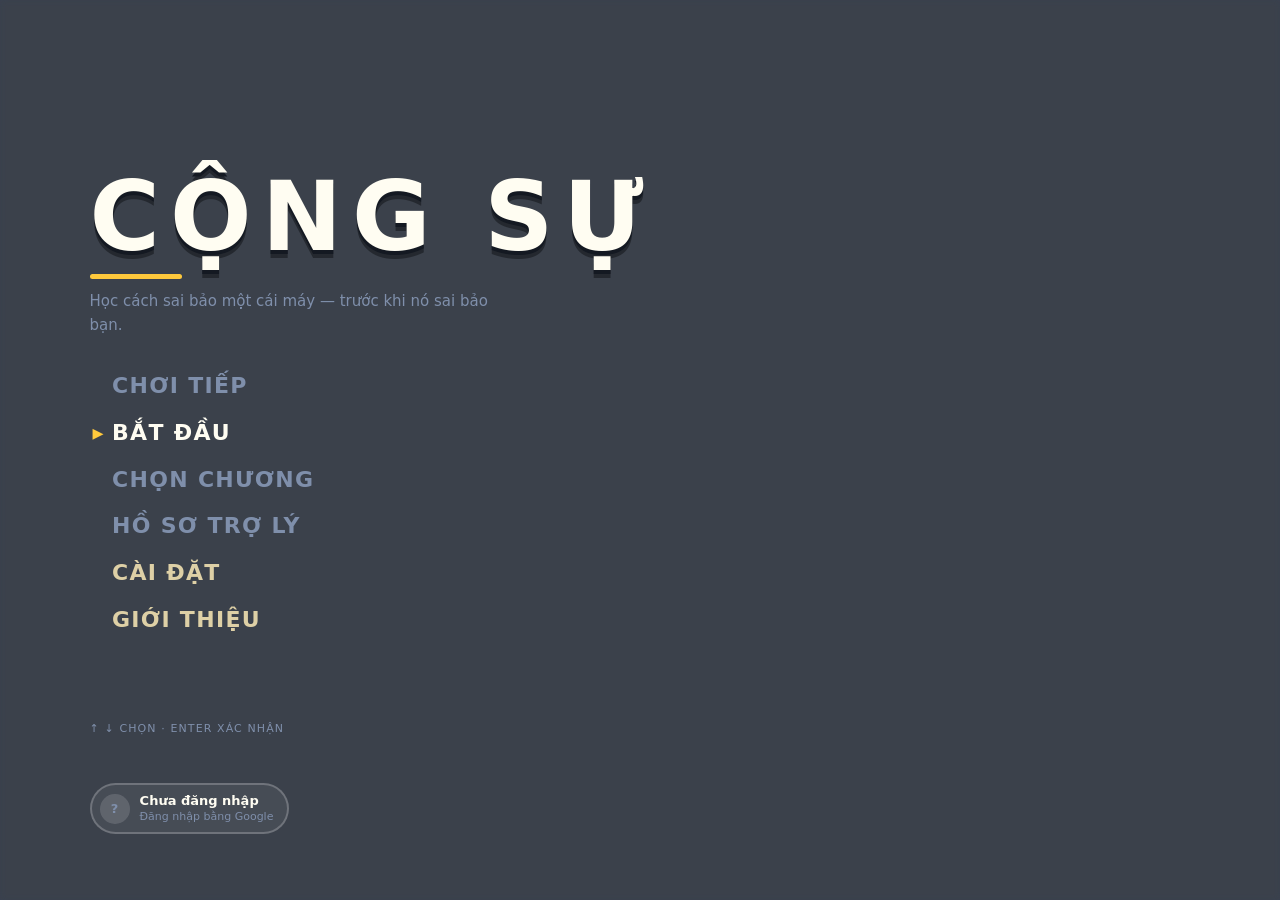
==== commit a09bad87: "Menu game ở cửa trước, màn Cài đặt riêng, Giới thiệu/Ghi công, đăng nhập Google - Vào game là thấy m" ====
--- a/index.html
+++ b/index.html
@@ -1,9 +1,9 @@
 <!doctype html>
-<script type="module" crossorigin src="/assets/main-Bir8EzqI.js"></script>
-<link rel="modulepreload" crossorigin href="/assets/minimapBase-BIV4DZVp.js">
-<link rel="modulepreload" crossorigin href="/assets/Geometry-COnq5DhM.js">
-<link rel="stylesheet" crossorigin href="/assets/minimapBase-DHVzjZCs.css">
-<link rel="stylesheet" crossorigin href="/assets/main-9wni7StR.css">
+<script type="module" crossorigin src="/assets/main-C51DCyxI.js"></script>
+<link rel="modulepreload" crossorigin href="/assets/minimapBase-C8vZLW3M.js">
+<link rel="modulepreload" crossorigin href="/assets/Geometry-DeUU9hTK.js">
+<link rel="stylesheet" crossorigin href="/assets/minimapBase-Wb3pkcKO.css">
+<link rel="stylesheet" crossorigin href="/assets/main-CcsBqb4i.css">
 
 <meta charset="utf-8">
 <title>gamehihication — văn phòng P0</title>
--- a/assets/minimapBase-Wb3pkcKO.css
+++ b/assets/minimapBase-Wb3pkcKO.css
@@ -0,0 +1 @@
+:root{--ui-scale: 2;--u: calc(2px * var(--ui-scale));--ink: var(--c-dark-line);--ink-2: var(--c-dark-base);--ink-3: var(--c-wallTop-light);--paper: var(--c-paper-light);--paper-2: var(--c-paper-shadow);--surface-d: var(--c-dark-base);--surface-d2: var(--c-wallTop-line);--accent: var(--c-plastic-base);--accent-hi: var(--c-plastic-light);--accent-dim: var(--c-plastic-shadow);--trim: var(--c-wood-base);--carpet: var(--c-carpetMint-base);--wood: var(--c-wood-base);--gold: var(--c-gold-base);--gold-d: var(--c-gold-shadow);--ok: var(--c-ok-base);--ok-d: var(--c-ok-shadow);--warn: var(--c-gold-shadow);--danger: var(--c-danger-base);--danger-d:var(--c-danger-shadow);--info: var(--accent);--btn-under: var(--c-paper-line);--stroke-soft: var(--c-paper-line);--dim-on-dark: var(--c-wallTop-light);--deep: var(--c-dark-line);--ok-light: var(--c-ok-light);--danger-light: var(--c-danger-light);--gold-light: var(--c-gold-light);--bd: 3px;--r-xs: calc(var(--u) * 1.5);--r-sm: calc(var(--u) * 3);--r-md: calc(var(--u) * 4.5);--r-lg: calc(var(--u) * 6);--r-pill: 999px;--radius: var(--r-md);--radius-sm: var(--r-sm);--hair: var(--ink);--lift: inset 0 3px 0 rgba(255, 255, 255, .55);--shadow: 0 5px 0 0 rgba(43, 49, 64, .22), 0 10px 22px -10px rgba(43, 49, 64, .45);--shadow-sm: 0 3px 0 0 rgba(43, 49, 64, .2);--glass-lite: linear-gradient(180deg, rgba(255,255,255,.55), rgba(255,255,255,0) 55%);--glass-dark: linear-gradient(180deg, var(--c-wallTop-line), var(--c-dark-base));--glass-pale: linear-gradient(180deg, var(--c-paper-light), var(--c-paper-base));--font: "Baloo 2", "Nunito", system-ui, -apple-system, "Segoe UI", Roboto, sans-serif;--font-mono: ui-monospace, "DejaVu Sans Mono", "Courier New", monospace;--fs-sm: calc(var(--u) * 3.6);--fs: calc(var(--u) * 4.2);--fs-lg: calc(var(--u) * 5.6);--z-world: 10;--z-hud: 20;--z-panel: 30;--z-modal: 40;--z-over: 45;--z-toast: 50}.k-root{font-family:var(--font);font-size:var(--fs);color:var(--ink);line-height:1.45}.k-panel{background:var(--glass-pale);border:var(--bd) solid var(--ink);border-radius:var(--radius);box-shadow:var(--lift),var(--shadow);padding:calc(var(--u) * 4);color:var(--ink)}.k-panel--dark{background:var(--glass-dark);border-color:var(--ink);box-shadow:inset 0 3px #ffffff24,var(--shadow);color:var(--paper)}.k-notch{border-radius:var(--radius)}.k-title{font-size:var(--fs-lg);font-weight:700;letter-spacing:.04em}.k-dim{color:var(--ink-3)}.k-panel--dark .k-dim{color:var(--dim-on-dark)}.k-btn{font:inherit;font-size:var(--fs);font-weight:700;padding:calc(var(--u) * 2) calc(var(--u) * 5);background:linear-gradient(180deg,var(--c-paper-light),var(--paper-2));color:var(--ink);border:var(--bd) solid var(--ink);border-radius:var(--radius-sm);box-shadow:inset 0 3px #ffffffb3,0 4px 0 0 var(--btn-under);cursor:pointer;transition:transform .08s cubic-bezier(.2,.8,.3,1),box-shadow .08s,filter .12s}.k-btn:hover{filter:brightness(1.03)}.k-btn:active{transform:translateY(4px);box-shadow:inset 0 3px #ffffff80}.k-btn--primary{background:linear-gradient(180deg,var(--accent-hi),var(--accent));color:#fff;text-shadow:0 2px 0 rgba(43,49,64,.35);box-shadow:inset 0 3px #fff6,0 4px 0 0 var(--accent-dim)}.k-btn--ok{background:linear-gradient(180deg,var(--ok-light),var(--ok));color:#fff;text-shadow:0 2px 0 rgba(43,49,64,.35);box-shadow:inset 0 3px #fff6,0 4px 0 0 var(--ok-d)}.k-btn--ghost{background:transparent;box-shadow:none;border-color:var(--ink-3)}.k-btn[disabled]{opacity:.45;cursor:not-allowed;transform:none}.k-dot{position:absolute;top:calc(var(--u) * -1.5);right:calc(var(--u) * -1.5);min-width:calc(var(--u) * 5);height:calc(var(--u) * 5);padding:0 calc(var(--u) * 1.2);display:grid;place-items:center;background:var(--danger);color:#fff;font-size:calc(var(--u) * 3);font-weight:700;line-height:1;border:calc(var(--u) * .8) solid var(--ink);border-radius:var(--r-lg);box-shadow:0 2px 0 0 var(--danger-d)}.k-dot[hidden]{display:none}:where(.k-root) :focus-visible{outline:var(--bd) solid var(--warn);outline-offset:var(--u)}.k-sprite{display:inline-block;background-repeat:no-repeat;vertical-align:middle}.k-key{display:inline-grid;place-items:center;min-width:calc(var(--u) * 8);height:calc(var(--u) * 8);padding:0 calc(var(--u) * 1.5);font-family:var(--font-mono);font-size:calc(var(--u) * 3.4);font-weight:700;background:linear-gradient(180deg,var(--c-paper-light),var(--paper-2));color:var(--ink);border:calc(var(--u) * .9) solid var(--ink);border-radius:var(--r-sm);box-shadow:0 2px 0 0 var(--btn-under)}.k-scroll{overflow-y:auto;scrollbar-width:thin;scrollbar-color:var(--ink-3) transparent}.k-scroll::-webkit-scrollbar{width:calc(var(--u) * 3)}.k-scroll::-webkit-scrollbar-track{background:#0000002e}.k-scroll::-webkit-scrollbar-thumb{background:var(--ink-3);border:var(--u) solid transparent;background-clip:padding-box;border-radius:var(--r-lg)}.k-scroll::-webkit-scrollbar-thumb:hover{background:var(--ink-2)}.k-panel--dark .k-scroll::-webkit-scrollbar-thumb{background:var(--dim-on-dark)}@keyframes k-pop{0%{transform:translateY(calc(var(--u) * 2)) scale(.96);opacity:0}to{transform:none;opacity:1}}@keyframes k-bob{0%,to{transform:translateY(0)}50%{transform:translateY(calc(var(--u) * -1))}}@keyframes k-fadeup{0%{transform:translateY(0);opacity:1}to{transform:translateY(calc(var(--u) * -10));opacity:0}}@keyframes k-pulse{0%,to{opacity:.35}50%{opacity:.9}}@keyframes k-blink{0%,to{opacity:1}50%{opacity:.25}}@media(prefers-reduced-motion:reduce){.k-root *,.k-root *:before,.k-root *:after{animation-duration:.001ms!important;animation-iteration-count:1!important;transition-duration:.001ms!important}}:root[data-calm] *,:root[data-calm] *:before,:root[data-calm] *:after{animation-duration:.001ms!important;animation-iteration-count:1!important;transition-duration:.001ms!important}.k-bubble{position:relative;max-width:calc(var(--u) * 92);padding:calc(var(--u) * 2.5) calc(var(--u) * 4);background:var(--glass-lite),var(--glass-pale);border:var(--bd) solid var(--ink);border-radius:var(--r-md);box-shadow:inset 0 1px #fffc,var(--shadow-sm);font-size:var(--fs-sm);line-height:1.4;white-space:pre-wrap;animation:k-pop .16s cubic-bezier(.2,.8,.3,1)}.k-bubble:before,.k-bubble:after{content:"";position:absolute;left:50%;width:0;height:0;transform:translate(-50%)}.k-bubble:before{bottom:calc(var(--u) * -3.4);border-left:calc(var(--u) * 3.3) solid transparent;border-right:calc(var(--u) * 3.3) solid transparent;border-top:calc(var(--u) * 3.4) solid var(--ink)}.k-bubble:after{bottom:calc(var(--u) * -2.5);border-left:calc(var(--u) * 2.5) solid transparent;border-right:calc(var(--u) * 2.5) solid transparent;border-top:calc(var(--u) * 2.5) solid var(--c-paper-base)}.k-bubble--shout{background:var(--glass-lite),linear-gradient(180deg,var(--c-paper-light),var(--gold-light));font-weight:650}.k-bubble--shout:after{border-top-color:var(--gold-light)}.k-bubble--think{border-style:dashed}.k-bubble--think:before{display:none}.k-bubble--think:after{width:calc(var(--u) * 2.5);height:calc(var(--u) * 2.5);border:var(--bd) solid var(--ink);border-radius:50%;background:var(--c-paper-base);bottom:calc(var(--u) * -4);box-shadow:calc(var(--u) * -2) calc(var(--u) * 3) 0 calc(var(--u) * -.8) var(--ink)}.k-bubble.is-out{animation:k-pop .16s steps(3) reverse}.k-bubble__text{display:block}.k-nametag{display:flex;align-items:baseline;gap:calc(var(--u) * 2);padding:calc(var(--u) * 1) calc(var(--u) * 3);background:var(--paper);color:var(--ink);border:var(--bd) solid var(--ink);border-radius:var(--r-lg);box-shadow:0 3px #2b314040;font-size:var(--fs-sm);font-weight:700;white-space:nowrap}.k-nametag__role{font-size:calc(var(--u) * 3.2);color:var(--ink-3);font-weight:600}.k-prompt{display:flex;align-items:center;gap:calc(var(--u) * 1.25);padding:calc(var(--u) * .9) calc(var(--u) * 1.75) calc(var(--u) * .9) calc(var(--u) * .9);background:var(--glass-pale);color:var(--ink-2);border:calc(var(--u) * .5) solid var(--ink);border-radius:var(--r-md);box-shadow:0 2px 0 0 var(--btn-under);font-size:calc(var(--u) * 2.9);font-weight:700;white-space:nowrap;animation:k-bob 1.6s ease-in-out infinite}.k-prompt .k-key{min-width:calc(var(--u) * 5.4);height:calc(var(--u) * 5.4);padding:0 calc(var(--u) * 1);font-size:calc(var(--u) * 2.7);border-width:calc(var(--u) * .5);box-shadow:none}.k-emote{display:grid;place-items:center;width:calc(var(--u) * 11);height:calc(var(--u) * 11);background:var(--paper);border:var(--bd) solid var(--ink);border-radius:50%;box-shadow:0 3px #2b314040;animation:k-pop .18s cubic-bezier(.2,.8,.3,1)}.k-emote.is-out{animation:k-pop .18s steps(3) reverse}.k-float{font-size:var(--fs);font-weight:700;white-space:nowrap;text-shadow:0 var(--u) 0 rgba(20,26,32,.5);animation:k-fadeup 1.1s linear forwards}.k-float--good{color:var(--ok-light)}.k-float--bad{color:var(--danger-light)}.k-float--info{color:var(--gold-light)}.k-offscreen{display:flex;flex-direction:column;align-items:center;gap:var(--u)}.k-offscreen__arrow{width:0;height:0;border-left:calc(var(--u) * 3) solid transparent;border-right:calc(var(--u) * 3) solid transparent;border-bottom:calc(var(--u) * 5) solid var(--warn);transform:rotate(calc(var(--angle, 0rad) + 90deg))}.k-offscreen__label{padding:0 var(--u);font-size:calc(var(--u) * 3);background:var(--surface-d);color:var(--paper);white-space:nowrap}.k-wprog{display:flex;flex-direction:column;align-items:center;gap:calc(var(--u) * 1.2);animation:k-pop .16s cubic-bezier(.2,.8,.3,1)}.k-wprog.is-out{animation:k-pop .2s cubic-bezier(.2,.8,.3,1) reverse}.k-wprog__label{padding:calc(var(--u) * .6) calc(var(--u) * 2.5);font-size:calc(var(--u) * 3.2);font-weight:800;white-space:nowrap;background:var(--paper);color:var(--ink);border:calc(var(--u) * .7) solid var(--ink);border-radius:var(--r-lg);box-shadow:0 calc(var(--u) * .7) 0 0 #2b314040}.k-wprog__track{display:block;width:calc(var(--u) * 26);height:calc(var(--u) * 4.5);background:var(--c-paper-shadow);border:calc(var(--u) * .8) solid var(--ink);border-radius:var(--r-lg);overflow:hidden;box-shadow:0 calc(var(--u) * .7) 0 0 #2b314040}.k-wprog__fill{display:block;height:100%;width:0;border-radius:var(--r-lg);background:linear-gradient(90deg,var(--accent-dim),var(--accent-hi));transition:width .12s linear}.k-wprog.is-done .k-wprog__fill{background:linear-gradient(90deg,var(--ok-d),var(--ok-light))}.k-wprog.is-done .k-wprog__label{background:linear-gradient(180deg,var(--ok-light),var(--ok));color:#fff;box-shadow:0 calc(var(--u) * .7) 0 0 var(--ok-d)}.k-dlg{position:fixed;left:50%;bottom:calc(var(--u) * 4);transform:translate(-50%);will-change:transform;width:min(92vw,calc(var(--u) * 200));z-index:var(--z-panel);display:flex;flex-direction:column;gap:calc(var(--u) * 2)}.k-dlg[hidden]{display:none}.k-dlg__box{display:flex;gap:calc(var(--u) * 3);cursor:pointer;animation:k-pop .14s steps(3)}.k-dlg__side{position:relative;flex:0 0 auto}.k-dlg__portrait{display:grid;place-items:center;padding:calc(var(--u) * 1.5);background:linear-gradient(180deg,#5b9bff38,#5b9bff0f);border:var(--bd) solid rgba(47,95,168,.35);border-radius:var(--radius-sm)}.k-dlg__portrait canvas{border-radius:var(--r-xs)}.k-dlg__portrait canvas{display:block}.k-dlg__emote{position:absolute;top:calc(var(--u) * -3);right:calc(var(--u) * -3)}.k-dlg__body{flex:1 1 auto;min-width:0;position:relative}.k-dlg__head{display:flex;align-items:baseline;gap:calc(var(--u) * 2);margin-bottom:var(--u)}.k-dlg__name{font-size:var(--fs-lg);font-weight:650;letter-spacing:-.01em;color:var(--accent)}.k-dlg__role{font-size:var(--fs-sm)}.k-dlg__text{margin:0;min-height:calc(var(--u) * 9);white-space:pre-wrap}.k-dlg__foot{display:flex;align-items:center;gap:calc(var(--u) * 2);margin-top:calc(var(--u) * 2);padding-top:calc(var(--u) * 1.5);border-top:2px solid var(--stroke-soft)}.k-dlg__cta{display:flex;flex-wrap:wrap;gap:calc(var(--u) * 1.5)}.k-dlg__cta-btn{display:inline-flex;align-items:center;gap:calc(var(--u) * 1.2);padding:calc(var(--u) * .8) calc(var(--u) * 2) calc(var(--u) * .8) calc(var(--u) * .8);border:2px solid transparent;border-radius:var(--r-sm);background:none;color:var(--ink-3);font:inherit;font-size:calc(var(--u) * 2.9);font-weight:700;cursor:pointer}.k-dlg__cta-btn:hover{background:var(--c-paper-shadow);color:var(--ink)}.k-dlg__cta-btn.is-primary{color:var(--ink)}.k-dlg__cta-key{display:inline-grid;place-items:center;min-width:calc(var(--u) * 5.5);padding:0 calc(var(--u) * 1.2);line-height:calc(var(--u) * 4.6);border:2px solid var(--ink);border-radius:var(--r-xs);background:var(--c-paper-light);color:var(--ink);font-size:calc(var(--u) * 2.6)}.k-dlg__cta-btn.is-primary .k-dlg__cta-key{background:var(--gold);box-shadow:0 2px 0 0 var(--gold-d)}.k-dlg__cta-btn.is-primary:active .k-dlg__cta-key{transform:translateY(2px);box-shadow:none}.k-dlg__next{margin-left:auto;color:var(--accent);animation:k-blink .9s steps(2) infinite}.k-choices{display:flex;flex-direction:column;gap:var(--u)}.k-choices:empty{display:none}.k-choice{display:flex;align-items:baseline;gap:calc(var(--u) * 2);width:100%;text-align:left;font:inherit;font-weight:500;padding:calc(var(--u) * 2.5) calc(var(--u) * 4);background:var(--glass-pale);color:var(--ink);border:var(--bd) solid var(--ink);border-radius:var(--radius-sm);box-shadow:var(--lift),0 4px 0 0 var(--btn-under);cursor:pointer;transition:transform .1s cubic-bezier(.2,.8,.3,1),background .12s,box-shadow .12s}.k-choice[aria-selected=true]{background:linear-gradient(180deg,var(--accent-hi),var(--accent));color:#fff;text-shadow:0 2px 0 rgba(43,49,64,.35);transform:translate(calc(var(--u) * 2));box-shadow:var(--lift),0 4px 0 0 var(--accent-dim)}.k-choice[aria-selected=true] .k-choice__hint{color:var(--c-glass-base)}.k-choice[aria-selected=true]:before{content:"▸ "}.k-choice[disabled]{opacity:.45;cursor:not-allowed}.k-choice__label{flex:1 1 auto}.k-choice__hint{flex:0 0 auto;font-size:var(--fs-sm);color:var(--ink-3)}.k-toasts{position:fixed;top:calc(var(--u) * 4);right:calc(var(--u) * 4);will-change:transform;transition:top .15s;display:flex;flex-direction:column;gap:calc(var(--u) * 2);z-index:var(--z-toast);pointer-events:none}.k-toast{display:flex;align-items:center;gap:calc(var(--u) * 2.5);padding:calc(var(--u) * 2.5) calc(var(--u) * 4);background:var(--glass-pale);color:var(--ink);border:var(--bd) solid var(--ink);border-left-width:calc(var(--u) * 3);border-left-color:var(--accent);border-radius:var(--radius-sm);box-shadow:var(--lift),var(--shadow);font-size:var(--fs-sm);font-weight:700;animation:k-pop .18s cubic-bezier(.2,.8,.3,1)}.k-toast--ok{border-left-color:var(--ok)}.k-toast--warn{border-left-color:var(--warn)}.k-toast--danger{border-left-color:var(--danger)}.k-toast--info{border-left-color:var(--accent)}.k-toast.is-out{animation:k-pop .2s steps(3) reverse}.k-modal{position:fixed;inset:0;z-index:var(--z-modal);display:grid;place-items:center;background:#10151a9e}.k-modal[hidden]{display:none}.k-modal__box{width:min(90vw,calc(var(--u) * 150));animation:k-pop .16s steps(3)}.k-modal__title{margin:0 0 calc(var(--u) * 2)}.k-modal__body{margin-bottom:calc(var(--u) * 3)}.k-modal__body p{margin:0}.k-modal__actions{display:flex;justify-content:flex-end;gap:calc(var(--u) * 2)}.k-btn--danger{background:var(--danger);color:#fff}.k-tip{position:fixed;z-index:var(--z-toast);pointer-events:none;padding:var(--u) calc(var(--u) * 2);background:var(--surface-d);color:var(--paper);border:var(--u) solid var(--deep);font-size:calc(var(--u) * 3);white-space:nowrap}.k-clock{display:flex;align-items:center;gap:calc(var(--u) * 2);padding:calc(var(--u) * 2) calc(var(--u) * 3)}.k-clock__time{font-size:var(--fs-lg)}.k-clock.is-late .k-clock__time{color:var(--warn)}.k-stats{display:flex;flex-direction:column;gap:var(--u);min-width:calc(var(--u) * 60)}.k-bar{display:grid;grid-template-columns:calc(var(--u) * 18) 1fr calc(var(--u) * 8);align-items:center;gap:calc(var(--u) * 2);font-size:var(--fs-sm)}.k-bar__label{color:var(--dim-on-dark)}.k-bar__track{display:block;height:calc(var(--u) * 3.5);background:#00000073;border-radius:var(--r-lg);box-shadow:inset 0 1px 2px #00000080;overflow:hidden}.k-bar__fill{display:block;height:100%;border-radius:var(--r-lg);background:linear-gradient(90deg,var(--accent),var(--accent-hi));transition:width .3s cubic-bezier(.2,.8,.3,1)}.k-bar--ok .k-bar__fill{background:var(--ok)}.k-bar--warn .k-bar__fill{background:var(--warn)}.k-bar--danger .k-bar__fill{background:var(--danger)}.k-bar__val{text-align:right;color:var(--dim-on-dark)}.k-bar.is-low .k-bar__fill{animation:k-pulse 1s steps(2) infinite}.k-tasks{display:flex;flex-direction:column;gap:var(--u);min-width:calc(var(--u) * 70)}.k-tasks__head{font-size:var(--fs-sm);color:var(--dim-on-dark)}.k-tasks__list{list-style:none;margin:0;padding:0;max-height:calc(var(--u) * 50);display:flex;flex-direction:column;gap:var(--u)}.k-tasks__empty{padding:calc(var(--u) * 2) 0;font-size:var(--fs-sm)}.k-task{display:flex;align-items:center;gap:calc(var(--u) * 2);font-size:var(--fs-sm)}.k-task__label{flex:1 1 auto}.k-task__note{font-size:calc(var(--u) * 3)}.k-task.is-done .k-task__label{text-decoration:line-through;color:var(--ink-3)}.k-task.is-blocked .k-task__label{color:var(--danger-light)}.k-task.is-doing .k-task__label{color:var(--gold-light)}.k-chat{display:flex;flex-direction:column;gap:calc(var(--u) * 2);width:min(92vw,calc(var(--u) * 130))}.k-chat__tabs{display:flex;gap:var(--u);flex-wrap:wrap}.k-chat__tab{display:flex;align-items:center;gap:var(--u);font:inherit;font-size:var(--fs-sm);padding:calc(var(--u) * 1.2) calc(var(--u) * 3);background:#ffffff0d;color:var(--dim-on-dark);border:var(--bd) solid var(--hair);border-radius:var(--r-lg);cursor:pointer}.k-chat__tab.is-active{background:var(--accent);color:#fff}.k-badge{min-width:calc(var(--u) * 5);padding:0 calc(var(--u) * 1.5);background:var(--danger);color:#fff;font-size:calc(var(--u) * 3);border-radius:var(--r-lg);text-align:center}.k-chat__body{display:flex;flex-direction:column;gap:calc(var(--u) * 2);height:calc(var(--u) * 80);padding-right:var(--u)}.k-msg{display:flex;gap:calc(var(--u) * 2)}.k-msg__avatar{flex:0 0 auto;padding:var(--u);background:#00000059;border:var(--bd) solid var(--hair);border-radius:var(--radius-sm);overflow:hidden}.k-msg__avatar canvas{display:block}.k-msg__main{min-width:0}.k-msg__head{display:flex;align-items:baseline;gap:calc(var(--u) * 2);font-size:calc(var(--u) * 3)}.k-msg__text{margin:0;font-size:var(--fs-sm);word-break:break-word}.k-msg.is-self .k-msg__head b{color:var(--accent-hi)}.k-msg__reacts{display:flex;gap:var(--u);margin-top:var(--u)}.k-react{display:inline-flex;align-items:center;gap:calc(var(--u) * .5);padding:0 var(--u);background:var(--surface-d2);border:var(--u) solid var(--deep);font-size:calc(var(--u) * 3)}.k-chat__typing{display:flex;align-items:center;gap:calc(var(--u) * 2);font-size:calc(var(--u) * 3);min-height:calc(var(--u) * 5)}.k-chat__dots{display:inline-flex;gap:calc(var(--u) * .8)}.k-chat__dots i{width:var(--u);height:var(--u);background:var(--dim-on-dark);animation:k-blink .9s steps(2) infinite}.k-chat__dots i:nth-child(2){animation-delay:.15s}.k-chat__dots i:nth-child(3){animation-delay:.3s}.k-chat__composer{display:flex;gap:var(--u)}.k-chat__input{flex:1 1 auto;min-width:0;font:inherit;font-size:var(--fs-sm);padding:calc(var(--u) * 1.5) calc(var(--u) * 2);background:var(--surface-d2);color:var(--paper);border:var(--bd) solid var(--deep)}.k-chat__input::placeholder{color:var(--dim-on-dark)}.k-empty{display:flex;flex-direction:column;align-items:center;gap:var(--u);margin:auto;text-align:center}.k-empty p{margin:0;font-size:var(--fs-sm)}.k-center{text-align:center}.k-skel{height:calc(var(--u) * 10);background:var(--surface-d2);border:var(--u) solid var(--deep);animation:k-pulse 1.1s steps(3) infinite}.k-hud{position:fixed;left:calc(var(--u) * 3);top:calc(var(--u) * 40);will-change:transform;display:flex;flex-direction:column;gap:calc(var(--u) * 2);z-index:var(--z-hud);pointer-events:none}.k-hud>*{pointer-events:auto}.k-rel{min-width:calc(var(--u) * 78)}.k-rel__list{display:flex;flex-direction:column;gap:var(--u);max-height:calc(var(--u) * 60)}.k-rel__row{display:flex;gap:calc(var(--u) * 2);align-items:center;text-align:left;font:inherit;color:inherit;cursor:pointer;padding:var(--u);background:var(--surface-d2);border:var(--u) solid var(--deep)}.k-rel__row:hover{background:var(--surface-d2)}.k-rel__face{flex:0 0 auto;display:block;background:var(--deep);padding:calc(var(--u) * .5)}.k-rel__face canvas{display:block}.k-rel__main{display:flex;flex-direction:column;gap:calc(var(--u) * .5);min-width:0;flex:1 1 auto}.k-rel__head{display:flex;align-items:baseline;gap:calc(var(--u) * 2);font-size:var(--fs-sm)}.k-rel__role{font-size:calc(var(--u) * 3)}.k-rel__bar{width:100%;height:calc(var(--u) * 2.5)}.k-rel__bar .k-bar__fill{background:var(--c-fabric-light)}.k-rel__status{font-size:calc(var(--u) * 3);margin-left:auto}.k-rel__status.is-free{color:var(--ok-light)}.k-rel__status.is-busy{color:var(--gold-light)}.k-rel__status.is-meeting{color:var(--danger-light)}.k-rel__status.is-away{color:var(--dim-on-dark)}.is-talking .k-hud{opacity:.22;transition:opacity .15s}.k-panelfly{position:fixed;right:calc(var(--u) * 3);top:50%;transform:translateY(-50%);z-index:var(--z-panel)}.k-panelfly[hidden]{display:none}.k-hud--compact{top:calc(var(--u) * 3);gap:calc(var(--u) * 2)}.pf{display:flex;align-items:center;gap:calc(var(--u) * 2.5);padding:calc(var(--u) * 1.75) calc(var(--u) * 3) calc(var(--u) * 1.75) calc(var(--u) * 1.75);background:linear-gradient(180deg,var(--c-paper-light),var(--paper-2));border:var(--bd) solid var(--ink);border-radius:var(--r-lg);box-shadow:inset 0 3px #ffffffb3,0 5px 0 0 var(--btn-under);color:var(--ink)}.pf__face{flex:0 0 auto;width:calc(var(--u) * 11);height:calc(var(--u) * 11);border-radius:var(--r-md);overflow:hidden;display:grid;place-items:center;background:var(--c-paper-shadow);border:var(--bd) solid var(--ink)}.pf__face canvas{display:block;transform:translateY(2%) scale(1.04)}.pf__main{display:flex;flex-direction:column;gap:calc(var(--u) * 1.25);min-width:0}.pf__top{display:flex;align-items:baseline;gap:calc(var(--u) * 2.5)}.pf__name{font-size:calc(var(--u) * 3.6);font-weight:700;letter-spacing:-.01em}.pf__clock{margin-left:auto;font-size:calc(var(--u) * 3);font-weight:700;color:var(--ink-3);font-variant-numeric:tabular-nums}.pf__clock.is-late{color:var(--gold-d)}.pf__bars{display:flex;gap:calc(var(--u) * 2.25)}.pf__stat{display:flex;align-items:center;gap:calc(var(--u) * .9)}.pf__stat svg{width:calc(var(--u) * 3.1);height:calc(var(--u) * 3.1);flex:0 0 auto;fill:var(--ink-3)}.pf__stat--focus svg{fill:none;stroke:var(--ink-3);stroke-width:2.6}.pf__track{position:relative;display:block;width:calc(var(--u) * 10);height:calc(var(--u) * 2.4);border-radius:var(--r-xs);overflow:hidden;background:var(--c-paper-shadow);border:calc(var(--u) * .5) solid var(--ink)}.pf__track i{display:block;height:100%;box-shadow:inset 0 calc(var(--u) * .55) 0 #ffffff8c;transition:width .3s cubic-bezier(.2,.8,.3,1)}.pf__stat--energy .pf__track i{background:var(--ok)}.pf__stat--mood .pf__track i{background:var(--accent)}.pf__stat--focus .pf__track i{background:var(--gold)}.pf__num{font-size:calc(var(--u) * 2.9);font-weight:700;color:var(--ink-2);font-variant-numeric:tabular-nums;min-width:calc(var(--u) * 4.5);text-align:right}.pf__stat.is-low .pf__track i{animation:k-pulse 1s ease-in-out infinite}.pf__stat.is-low .pf__num{color:var(--danger-d)}.mm{position:fixed;right:calc(var(--u) * 4);bottom:calc(var(--u) * 4);z-index:var(--z-hud);display:flex;flex-direction:column;align-items:center;gap:calc(var(--u) * 1.5);pointer-events:none;will-change:transform}.mm__frame{position:relative;padding:calc(var(--u) * 1.5);border-radius:var(--r-md);background:var(--glass-pale);border:var(--bd) solid var(--ink);box-shadow:var(--lift),var(--shadow)}.mm__c{display:block;border-radius:var(--r-sm);image-rendering:pixelated}.mm__n{position:absolute;top:calc(var(--u) * 3);left:50%;transform:translate(-50%);width:0;height:0;border-left:calc(var(--u) * 2) solid transparent;border-right:calc(var(--u) * 2) solid transparent;border-bottom:calc(var(--u) * 3) solid var(--ink);filter:drop-shadow(0 1px 1px rgba(0,0,0,.9))}.mm__label{padding:calc(var(--u) * .8) calc(var(--u) * 3);background:linear-gradient(180deg,var(--gold-light),var(--gold));border:var(--bd) solid var(--ink);border-radius:var(--r-lg);font-size:calc(var(--u) * 3.2);font-weight:700;color:var(--ink);white-space:nowrap;box-shadow:0 3px 0 0 var(--gold-d)}.k-zone{font-size:calc(var(--u) * 3.4);font-weight:800;letter-spacing:.16em;text-transform:uppercase;color:var(--ink);opacity:.38;white-space:nowrap;pointer-events:none}.k-enter{position:fixed;top:18%;left:50%;transform:translate(-50%);z-index:var(--z-hud);pointer-events:none;text-align:center;animation:k-enter 2.4s ease-out forwards}.k-enter b{display:block;font-size:calc(var(--u) * 7.5);font-weight:800;letter-spacing:.02em;color:#fff;-webkit-text-stroke:calc(var(--u) * 1.2) var(--ink);paint-order:stroke fill}.k-enter span{font-size:calc(var(--u) * 3.4);font-weight:700;letter-spacing:.2em;text-transform:uppercase;color:var(--gold);-webkit-text-stroke:calc(var(--u) * .8) var(--ink);paint-order:stroke fill}@keyframes k-enter{0%{opacity:0;transform:translate(-50%,calc(var(--u) * 2))}15%,70%{opacity:1;transform:translate(-50%)}to{opacity:0;transform:translate(-50%,calc(var(--u) * -2))}}.k-dlg:not([hidden])~.ab,body:has(.k-dlg:not([hidden])) .ab{opacity:0;pointer-events:none}.ab{transition:opacity .15s}.ab{position:fixed;left:calc(var(--u) * 3);bottom:calc(var(--u) * 3);z-index:var(--z-hud);display:flex;gap:calc(var(--u) * 1.5);will-change:transform}.ab__slot{display:flex;flex-direction:column;align-items:center;gap:calc(var(--u) * 1)}.ab__btn{position:relative;width:calc(var(--u) * 13);height:calc(var(--u) * 13);display:grid;place-items:center;background:linear-gradient(180deg,var(--c-paper-light),var(--paper-2));color:var(--ink);border:var(--bd) solid var(--ink);border-radius:var(--r-md);box-shadow:inset 0 3px #ffffffb3,0 5px 0 0 var(--btn-under);cursor:pointer;transition:transform .08s cubic-bezier(.2,.8,.3,1),box-shadow .08s,filter .12s}.ab__btn canvas{display:block}.ab__btn:hover:not(:disabled){filter:brightness(1.04)}.ab__btn:active:not(:disabled){transform:translateY(5px);box-shadow:inset 0 3px #ffffff80}.ab__btn.is-active{background:linear-gradient(180deg,var(--accent-hi),var(--accent));color:#fff;box-shadow:inset 0 3px #fff6,0 5px 0 0 var(--accent-dim)}.ab__btn:disabled{filter:grayscale(.5);opacity:.55;cursor:not-allowed}.ab__key{position:absolute;bottom:calc(var(--u) * -1);right:calc(var(--u) * -1);min-width:calc(var(--u) * 4);padding:0 calc(var(--u) * .8);font-size:calc(var(--u) * 2.2);font-weight:800;line-height:calc(var(--u) * 3.6);background:var(--ink);color:var(--paper);border-radius:var(--r-xs)}.ab__label{font-size:calc(var(--u) * 2.5);font-weight:700;color:var(--ink);background:#fffdf6d1;padding:0 calc(var(--u) * 1.5);border-radius:var(--r-lg)}.ab__btn .k-dot{top:calc(var(--u) * -1.5);right:calc(var(--u) * -1.5);min-width:calc(var(--u) * 4);height:calc(var(--u) * 4);font-size:calc(var(--u) * 2.4);border-width:calc(var(--u) * .6)}#help{display:none}body:has(.cp-veil:not([hidden])) .k-toasts{top:calc(var(--u) * 26)}body:has(.cp-veil:not([hidden])) .ab,body:has(.cp-veil:not([hidden])) .mm{opacity:0;pointer-events:none;transition:opacity .15s}.op-veil{position:fixed;inset:0;z-index:var(--z-modal);display:grid;place-items:center;padding:4vmin;background:#141c2c7a}.op-veil[hidden]{display:none}.op{width:min(94vw,calc(var(--u) * 128));max-height:86vh;display:flex;flex-direction:column;background:var(--glass-pale);border:calc(var(--u) * .9) solid var(--ink);border-radius:var(--r-md);box-shadow:var(--lift),0 6px #2b314038,0 18px 34px -16px #2b314099;animation:k-pop .16s cubic-bezier(.2,.8,.3,1);overflow:hidden}.op__head{display:flex;align-items:center;gap:calc(var(--u) * 3);padding:calc(var(--u) * 3) calc(var(--u) * 4);border-bottom:calc(var(--u) * .7) solid rgba(43,49,64,.16)}.op__icon{display:grid;place-items:center;flex:0 0 auto;width:calc(var(--u) * 11);height:calc(var(--u) * 11);border-radius:var(--r-sm);background:linear-gradient(180deg,var(--c-glass-light),var(--c-plastic-light));border:calc(var(--u) * .7) solid var(--ink);color:var(--ink)}.op__icon svg{width:calc(var(--u) * 6);height:calc(var(--u) * 6)}.op__title{font-size:calc(var(--u) * 4.6);font-weight:800}.op__sub{font-size:calc(var(--u) * 3.2);color:var(--ink-3);font-weight:600}.op__close{margin-left:auto;width:calc(var(--u) * 8);height:calc(var(--u) * 8);display:grid;place-items:center;border:calc(var(--u) * .7) solid var(--ink);border-radius:var(--r-sm);background:linear-gradient(180deg,var(--danger-light),var(--danger));color:#fff;font:inherit;font-weight:800;cursor:pointer;box-shadow:0 3px 0 0 var(--danger-d)}.op__close:active{transform:translateY(3px);box-shadow:none}.op__rows{padding:calc(var(--u) * 3);display:flex;flex-direction:column;gap:calc(var(--u) * 2)}.op__row{position:relative;display:flex;align-items:center;gap:calc(var(--u) * 3);padding:calc(var(--u) * 2.5) calc(var(--u) * 3);background:var(--c-paper-light);border:calc(var(--u) * .7) solid rgba(43,49,64,.16);border-radius:var(--r-sm);overflow:hidden}.op__row-main{flex:1 1 auto;min-width:0}.op__row-main b{font-size:calc(var(--u) * 3.8);font-weight:700}.op__note{display:block;font-size:calc(var(--u) * 3.1);color:var(--ink-3);font-weight:600}.op__go{padding:calc(var(--u) * 1.5) calc(var(--u) * 4);font-size:calc(var(--u) * 3.4)}.op__row.is-done{background:var(--c-paper-base);border-color:#5fbf4680}.op__row.is-done .op__row-main b{color:var(--ok-d)}.op__prog{position:absolute;left:0;right:0;bottom:0;height:calc(var(--u) * 1.4);background:transparent}.op__prog i{display:block;height:100%;width:0;background:linear-gradient(90deg,var(--ok-d),var(--ok));transition:width .12s linear}.op__row.is-busy{border-color:var(--accent)}.op__empty{margin:calc(var(--u) * 4) 0;text-align:center;color:var(--ink-3);font-weight:600}.k-marker{display:flex;flex-direction:column;align-items:center;gap:calc(var(--u) * .5);animation:k-bob 1.8s ease-in-out infinite}.k-marker__name{padding:calc(var(--u) * .6) calc(var(--u) * 2.5);background:linear-gradient(180deg,var(--gold-light),var(--gold));color:var(--ink);font-size:calc(var(--u) * 3.2);font-weight:800;border:calc(var(--u) * .7) solid var(--ink);border-radius:var(--r-lg);box-shadow:0 calc(var(--u) * .7) 0 0 var(--gold-d);white-space:nowrap}.k-marker__arrow{position:relative;width:0;height:0;border-left:calc(var(--u) * 2.6) solid transparent;border-right:calc(var(--u) * 2.6) solid transparent;border-top:calc(var(--u) * 3) solid var(--ink)}.k-marker__arrow:after{content:"";position:absolute;left:calc(var(--u) * -1.7);top:calc(var(--u) * -3.4);border-left:calc(var(--u) * 1.7) solid transparent;border-right:calc(var(--u) * 1.7) solid transparent;border-top:calc(var(--u) * 2) solid var(--gold)}.op{padding:0;position:relative}.op__inner{display:flex;flex-direction:column;min-height:0;border-radius:var(--r-sm);overflow:hidden}.op--monitor{background:linear-gradient(180deg,var(--c-wallTop-line),var(--surface-d));padding:calc(var(--u) * 3) calc(var(--u) * 3) calc(var(--u) * 4.5);overflow:visible}.op--monitor .op__inner{background:linear-gradient(180deg,var(--c-glass-light),var(--c-glass-base));box-shadow:inset 0 0 0 calc(var(--u) * .7) var(--deep),inset 0 calc(var(--u) * 2) calc(var(--u) * 4) #7ab4e859}.op--monitor .op__head{border-bottom-color:#2b314033}.op--monitor .op__icon{background:linear-gradient(180deg,var(--c-glass-light),var(--c-plastic-light))}.op--monitor .op__row{background:var(--c-paper-light)}.op--monitor:after{content:"";position:absolute;left:50%;bottom:calc(var(--u) * -4);transform:translate(-50%);width:calc(var(--u) * 26);height:calc(var(--u) * 4);background:linear-gradient(180deg,var(--c-wallTop-line),var(--deep));border:calc(var(--u) * .8) solid var(--ink);border-radius:0 0 calc(var(--u) * 3) calc(var(--u) * 3)}.op--monitor:before{content:"";position:absolute;right:calc(var(--u) * 4);bottom:calc(var(--u) * 1.2);width:calc(var(--u) * 1.6);height:calc(var(--u) * 1.6);border-radius:50%;background:var(--ok-light);box-shadow:0 0 calc(var(--u) * 2) var(--ok-light)}.op--board{background:linear-gradient(180deg,var(--c-metal-shadow),var(--c-metal-line));padding:calc(var(--u) * 2.5) calc(var(--u) * 2.5) calc(var(--u) * 5);overflow:visible}.op--board .op__inner{background:var(--c-paper-light);box-shadow:inset 0 0 0 calc(var(--u) * .6) var(--c-metal-shadow)}.op--board .op__head{border-bottom:calc(var(--u) * .6) dashed rgba(43,49,64,.25)}.op--board .op__icon{background:linear-gradient(180deg,#fff,var(--c-paper-light))}.op--board .op__row{background:transparent;border:none;border-radius:0;border-left:calc(var(--u) * 1.2) solid var(--danger);padding-left:calc(var(--u) * 3)}.op--board .op__row-main b{color:var(--c-plastic-line)}.op--board:after{content:"";position:absolute;left:50%;bottom:calc(var(--u) * .5);transform:translate(-50%);width:calc(var(--u) * 40);height:calc(var(--u) * 2.6);background:linear-gradient(180deg,var(--c-metal-base),var(--c-metal-shadow));border:calc(var(--u) * .7) solid var(--ink);border-radius:var(--r-xs)}.op--printer{background:linear-gradient(180deg,var(--c-metal-light),var(--c-metal-base));padding:calc(var(--u) * 3);margin-top:calc(var(--u) * 9)}.op--printer .op__inner{background:var(--glass-pale)}.op--printer:before{content:"";position:absolute;left:50%;top:calc(var(--u) * -8);transform:translate(-50%);width:62%;height:calc(var(--u) * 10);background:linear-gradient(180deg,var(--c-paper-light),var(--c-paper-light));border:calc(var(--u) * .8) solid var(--ink);border-radius:calc(var(--u) * 1.5) calc(var(--u) * 1.5) 0 0;box-shadow:inset 0 calc(var(--u) * 1.5) 0 #2b31400f}.op--cabinet{background:linear-gradient(180deg,var(--wood),var(--c-wood-shadow));padding:calc(var(--u) * 3)}.op--cabinet .op__inner{background:var(--c-paper-light)}.op--cabinet .op__icon{background:linear-gradient(180deg,var(--c-wood-light),var(--wood))}.op--cabinet .op__row{background:linear-gradient(180deg,var(--c-wood-light),var(--c-wood-base));border-color:#2b314047}.op--cabinet .op__row:after{content:"";position:absolute;right:calc(var(--u) * 3);top:50%;transform:translateY(-50%);width:calc(var(--u) * 6);height:calc(var(--u) * 1.6);background:var(--c-wood-shadow);border-radius:var(--r-lg)}.k-dlg__portrait.is-aide{background:linear-gradient(180deg,var(--c-plastic-light),var(--c-glass-light));border-color:var(--ink)}.k-dlg.is-narrate .k-dlg__side,.k-dlg.is-narrate .k-dlg__head{display:none}.k-dlg.is-narrate .k-dlg__box{max-width:62ch;margin-inline:auto;opacity:.96}.k-dlg.is-narrate .k-dlg__text{font-style:italic;text-align:center;color:var(--ink-3);padding-block:calc(var(--u) * 2)}:root{--font-ui: system-ui, -apple-system, "Segoe UI", Roboto, "Helvetica Neue", sans-serif;--cp-accent: var(--accent);--cp-accent-dim: var(--accent-dim);--cp-gold: var(--gold);--cp-gold-d: var(--gold-d);--cp-text: var(--ink);--cp-mute: var(--ink-3);--cp-line: var(--ink);--cp-radius: 20px}.cp-veil{position:fixed;inset:0;z-index:var(--z-modal);display:grid;place-items:center;padding:3vmin;background-image:var(--glass-img, none);background-size:cover;background-position:center;font-family:var(--font-ui)}.cp-veil[hidden]{display:none}.cp-veil:before{content:"";position:absolute;inset:0;background:radial-gradient(120% 85% at 50% 10%,#141c2c4d,#141c2c9e)}.cp{position:relative;width:min(96vw,860px);max-height:92vh;display:flex;flex-direction:column;border-radius:var(--cp-radius);border:1px solid var(--cp-line);color:var(--cp-text);background:linear-gradient(180deg,var(--c-paper-light),var(--c-paper-base));border-width:4px;box-shadow:inset 0 4px #ffffffb3,0 8px #2b314038,0 22px 40px -18px #2b314099;animation:cp-in .18s cubic-bezier(.2,.8,.3,1);overflow:hidden}@keyframes cp-in{0%{opacity:0;transform:translateY(10px) scale(.985)}to{opacity:1;transform:none}}.cp__head{display:flex;align-items:center;gap:12px;padding:16px 18px 14px;border-bottom:1px solid var(--cp-line)}.cp__title{margin:0;font-size:13px;font-weight:600;letter-spacing:.14em;text-transform:uppercase;color:var(--cp-mute)}.cp__points{margin-left:auto;display:inline-flex;align-items:center;gap:6px;padding:5px 11px;border-radius:var(--r-lg);font-size:12.5px;font-weight:600;font-variant-numeric:tabular-nums;color:var(--deep);background:linear-gradient(180deg,var(--gold-light),var(--cp-gold));box-shadow:inset 0 1px #ffffff80,0 1px 6px #f0c25747}.cp__points{border:3px solid var(--cp-line);box-shadow:0 3px 0 0 var(--cp-gold-d)}.cp__points.is-empty{background:var(--c-paper-shadow);color:var(--cp-mute);box-shadow:0 3px 0 0 var(--btn-under)}.cp__close{margin-left:auto;width:34px;height:34px;display:grid;place-items:center;border:3px solid var(--cp-line);border-radius:var(--r-sm);background:linear-gradient(180deg,var(--danger-light),var(--danger));color:#fff;font:inherit;font-size:16px;font-weight:800;cursor:pointer;box-shadow:0 3px 0 0 var(--danger-d);transition:transform .08s}.cp__close:active{transform:translateY(3px);box-shadow:none}.cp__body{display:grid;grid-template-columns:246px 1fr;min-height:0}@media(max-width:700px){.cp__body{grid-template-columns:1fr}.cp__rail{border-right:0;border-bottom:var(--bd) solid var(--cp-line)}}.cp__rail{display:flex;flex-direction:column;gap:18px;padding:18px 16px;background:var(--c-paper-shadow);border-right:var(--bd) solid var(--cp-line)}.cp__content{display:flex;flex-direction:column;min-width:0;min-height:0}.cp__pane{padding:14px 18px 18px;overflow-y:auto;min-height:296px}.cp__list{display:flex;flex-direction:column;gap:8px}.cp__rels{display:grid;grid-template-columns:repeat(auto-fill,minmax(232px,1fr));gap:8px}.cp__sec{font-size:11px;font-weight:700;letter-spacing:.13em;text-transform:uppercase;color:var(--cp-mute);margin-bottom:9px}.cp__tabs{display:flex;gap:6px;padding:12px 18px 0;border-bottom:var(--bd) solid var(--cp-line)}.cp__tab{position:relative;display:inline-flex;align-items:center;gap:7px;padding:8px 13px;margin-bottom:calc(var(--bd) * -1);border:var(--bd) solid transparent;border-bottom:0;border-radius:var(--r-sm) var(--r-sm) 0 0;background:none;color:var(--cp-mute);font:inherit;font-size:13px;font-weight:700;cursor:pointer}.cp__tab:hover{color:var(--cp-text)}.cp__tab.is-on{color:var(--cp-text);background:linear-gradient(180deg,var(--c-paper-light),var(--c-paper-base));border-color:var(--cp-line);box-shadow:0 var(--bd) 0 0 var(--c-paper-base)}.cp__badge{display:inline-grid;place-items:center;min-width:19px;height:19px;padding:0 5px;border-radius:999px;border:2px solid var(--cp-line);background:var(--c-paper-shadow);color:var(--cp-mute);font-size:11px;font-weight:800;font-variant-numeric:tabular-nums}.cp__badge.is-hot{background:var(--gold);color:var(--deep)}.cp__ident{display:flex;flex-direction:column;align-items:center;gap:9px;text-align:center}.cp__portrait{flex:0 0 auto;padding:7px;border-radius:var(--r-md);background:var(--c-paper-light);border:var(--bd) solid var(--cp-line);box-shadow:inset 0 3px #fff9,0 4px 0 0 var(--btn-under)}.cp__portrait canvas{display:block;border-radius:var(--r-xs)}.cp__who{min-width:0}.cp__name{font-size:18px;font-weight:750;letter-spacing:-.01em;line-height:1.15}.cp__sub{font-size:12.5px;color:var(--cp-mute);margin-top:2px}.cp__day{display:inline-block;margin-top:6px;padding:2px 9px;border-radius:999px;border:2px solid var(--cp-line);background:var(--c-paper-light);color:var(--cp-text);font-size:11.5px;font-weight:700}.cp__stat{display:grid;grid-template-columns:1fr 26px;align-items:center;gap:4px 8px;font-size:12px}.cp__stat b{grid-column:1;font-weight:600;color:var(--cp-mute)}.cp__stat .cp__track{grid-column:1}.cp__stat .cp__val{grid-column:2;grid-row:1 / -1}.cp__stat+.cp__stat{margin-top:10px}.cp__track{height:13px;border-radius:var(--r-xs);overflow:hidden;background:var(--c-paper-base);border:2.5px solid var(--cp-line)}.cp__fill{display:block;height:100%;background:var(--accent);box-shadow:inset 0 3px #ffffff80;transition:width .35s cubic-bezier(.2,.8,.3,1)}.cp__stat--ok .cp__fill{background:var(--ok)}.cp__stat--warn .cp__fill,.cp__stat--gold .cp__fill{background:var(--gold)}.cp__stat--danger .cp__fill{background:var(--danger)}.cp__val{text-align:right;font-size:13px;font-weight:700;font-variant-numeric:tabular-nums;color:var(--cp-text)}.cp__stat.is-zero .cp__val{color:var(--cp-mute)}.cp__stat--hero .cp__track{height:18px}.cp__hint{margin:0 0 4px;padding:8px 11px;border-radius:var(--r-sm);background:var(--c-paper-shadow);border:2px solid var(--stroke-soft);font-size:12px;color:var(--cp-mute)}.cp__hint.is-hot{background:var(--gold-light);border-color:var(--cp-line);color:var(--deep);font-weight:600}.cp__skill{display:grid;grid-template-columns:1fr auto auto;align-items:center;gap:12px;padding:10px 12px;border-radius:var(--r-sm);background:var(--c-paper-light);border:3px solid var(--stroke-soft)}.cp__skill.is-ready{border-color:var(--cp-line);box-shadow:0 3px 0 0 var(--btn-under)}.cp__skill.is-max{background:var(--c-paper-shadow)}.cp__skill-txt{min-width:0}.cp__skill-name{font-size:13.5px;font-weight:700}.cp__skill-desc{font-size:11.5px;color:var(--cp-mute);margin-top:2px;line-height:1.35}.cp__dots{display:flex;gap:4px}.cp__dot{width:9px;height:17px;border-radius:var(--r-xs);background:var(--ink-3);border:2px solid var(--ink)}.cp__dot.on{background:var(--gold);border-color:var(--cp-line);box-shadow:inset 0 3px #ffffff80}.cp__up{width:31px;height:31px;border-radius:var(--r-sm);border:3px solid var(--cp-line);background:var(--ok);box-shadow:inset 0 3px #ffffff73,0 3px 0 0 var(--ok-d);color:#fff;font:inherit;font-size:17px;font-weight:800;line-height:1;cursor:pointer;transition:transform .08s,box-shadow .08s}.cp__up:active:not(:disabled){transform:translateY(3px);box-shadow:inset 0 3px #ffffff73}.cp__up:disabled{background:var(--c-paper-base);color:var(--ink-3);border-color:var(--stroke-soft);box-shadow:none;cursor:not-allowed}.cp__skill.is-max .cp__up:disabled{background:var(--ok-light);color:var(--ink)}.cp__rel{display:grid;grid-template-columns:auto 1fr auto;align-items:center;gap:10px;padding:8px 10px;border-radius:var(--r-sm);background:var(--c-paper-light);border:3px solid var(--stroke-soft);cursor:pointer;transition:background .12s,border-color .12s}.cp__rel:hover{background:var(--paper-2);border-color:var(--cp-line)}.cp__face{position:relative;width:44px;height:44px;border-radius:var(--r-sm);overflow:hidden;background:var(--c-paper-shadow);border:3px solid var(--cp-line)}.cp__face canvas{display:block;width:100%;height:auto}.cp__face:after{content:"";position:absolute;right:2px;bottom:2px;width:10px;height:10px;border-radius:50%;border:2.5px solid var(--cp-line);background:var(--dot, var(--ink-3))}.cp__rel.is-free{--dot: var(--ok) }.cp__rel.is-busy{--dot: var(--gold) }.cp__rel.is-meeting{--dot: var(--danger) }.cp__rel.is-away{--dot: var(--ink-3) }.cp__rel-name{font-size:13.5px;font-weight:700}.cp__rel-role{font-size:11.5px;color:var(--cp-mute)}.cp__heart{display:block;width:66px;height:9px;border-radius:var(--r-xs);background:var(--c-paper-base);border:2px solid var(--cp-line);margin-top:5px;overflow:hidden}.cp__heart i{display:block;height:100%;background:var(--c-fabric-base)}.cp__rel-status{font-size:11.5px;color:var(--cp-mute);white-space:nowrap}.cp__empty{display:grid;place-items:center;min-height:168px;padding:20px;border-radius:var(--r-md);border:3px dashed var(--stroke-soft);background:var(--c-paper-shadow)}.cp__empty p{margin:0;max-width:34ch;text-align:center;font-size:12.5px;color:var(--cp-mute);line-height:1.5}.cp__task{display:flex;align-items:center;gap:10px;padding:9px 11px;border-radius:var(--r-sm);background:var(--c-paper-light);border:3px solid var(--stroke-soft);font-size:13px}.cp__task-dot{width:12px;height:12px;border-radius:50%;flex:0 0 auto;background:var(--c-paper-base);border:2.5px solid var(--cp-line)}.cp__task-label{flex:1 1 auto}.cp__task-note{font-size:11.5px;color:var(--cp-mute)}.cp__task.is-doing{border-color:var(--cp-line);box-shadow:0 3px 0 0 var(--btn-under)}.cp__task.is-doing .cp__task-dot{background:var(--gold)}.cp__task.is-doing .cp__task-label{font-weight:700}.cp__task.is-done{background:var(--c-paper-shadow)}.cp__task.is-done .cp__task-dot{background:var(--ok)}.cp__task.is-done .cp__task-label{text-decoration:line-through;color:var(--cp-mute)}.cp__task.is-blocked .cp__task-dot{background:var(--danger)}.cp__task.is-blocked .cp__task-label{color:var(--danger-d);font-weight:600}.cp__foot{padding:11px 18px;border-top:var(--bd) solid var(--cp-line);background:var(--c-paper-shadow);font-size:11.5px;color:var(--cp-mute);display:flex;gap:16px;flex-wrap:wrap}.cp__key{display:inline-block;padding:1px 7px;border-radius:var(--r-xs);border:2px solid var(--cp-line);background:var(--c-paper-light);color:var(--cp-text);font-size:11px;font-weight:700}@media(prefers-reduced-motion:reduce){.cp{animation:none}.cp__fill{transition:none}}.k-res-wrap{position:fixed;inset:0;z-index:var(--z-modal);display:grid;place-items:center;padding:4vmin;background:#10151a9e}.k-res-wrap[hidden]{display:none}.k-res{width:min(94vw,720px);max-height:88vh;display:flex;flex-direction:column;background:linear-gradient(180deg,var(--c-paper-light),var(--c-paper-base));border:var(--bd) solid var(--ink);border-radius:var(--r-lg);box-shadow:inset 0 4px #ffffffb3,0 8px 0 0 var(--btn-under);overflow:hidden}.k-res__body{padding:18px 20px;overflow-y:auto}.k-res__head{font-size:12px;font-weight:700;letter-spacing:.13em;text-transform:uppercase;color:var(--ink-3);margin-bottom:12px}.k-res__text{font-size:15px;line-height:1.75;color:var(--ink)}.k-res__p{display:inline;padding:1px 2px;margin:0;border:0;background:none;color:inherit;font:inherit;text-align:left}.k-res__p.is-hunt{cursor:pointer;border-radius:var(--r-xs)}.k-res__p.is-hunt:hover{background:var(--c-paper-shadow)}.k-res__p.is-doubt{text-decoration:underline dashed var(--ink-3);text-underline-offset:3px;color:var(--ink-3)}.k-res__p.is-caught{background:var(--ok-light);color:var(--deep);text-decoration:line-through var(--ok-d);cursor:default}.k-res__pair{display:inline}.k-res__why{display:block;margin:8px 0 12px;padding:10px 12px;border-radius:var(--r-sm);background:var(--c-paper-shadow);border-left:4px solid var(--ok);font-size:13px;line-height:1.55;color:var(--ink-2)}.k-res__foot{display:flex;align-items:center;gap:14px;padding:12px 20px;border-top:var(--bd) solid var(--ink);background:var(--c-paper-shadow)}.k-res__score{font-size:13px;color:var(--ink-2)}.k-res__score b{font-size:15px;color:var(--ink);font-variant-numeric:tabular-nums}.k-res__miss{color:var(--ink-3)}.k-res__next{margin-left:auto;padding:11px 22px;border-radius:var(--r-md);border:var(--bd) solid var(--ink);background:var(--c-paper-light);color:var(--ink);font:inherit;font-size:15px;font-weight:800;cursor:pointer;box-shadow:0 4px 0 0 var(--btn-under)}.k-res__next.is-clean{background:var(--ok);color:#fff;box-shadow:0 4px 0 0 var(--ok-d)}.k-res__next:active{transform:translateY(4px);box-shadow:none}.k-res__clean{margin-right:auto;padding:6px 12px;border-radius:var(--r-pill);background:var(--ok-light);border:var(--bd) solid var(--ink);font-size:13px;font-weight:700}.k-res__how{margin-right:auto;font-size:13px;color:var(--ink-3)}.k-res__p.is-unsure{text-decoration:underline wavy var(--warn);text-underline-offset:4px}
--- a/assets/main-CcsBqb4i.css
+++ b/assets/main-CcsBqb4i.css
@@ -0,0 +1 @@
+.ch-veil{position:fixed;inset:0;z-index:var(--z-modal);display:grid;place-items:center;padding:4vmin;background:radial-gradient(120% 90% at 50% 50%,transparent 15%,rgba(8,11,14,.8) 100%),#080b0ee0;font-family:var(--font-ui, system-ui, sans-serif);color:var(--ink)}.ch-veil[hidden]{display:none}.ch{width:min(96vw,940px);max-height:92vh;overflow-y:auto;background:linear-gradient(180deg,var(--c-paper-light),var(--c-paper-base));border:var(--bd) solid var(--ink);border-radius:var(--r-lg);box-shadow:inset 0 4px #ffffffb3,0 8px 0 0 var(--btn-under)}.ch__lock{padding:22px 24px 18px;border-bottom:var(--bd) solid var(--ink);background:linear-gradient(180deg,var(--c-paper-shadow),var(--c-paper-light));display:flex;align-items:flex-end;justify-content:space-between;gap:16px}.ch__clock-big{font-size:52px;font-weight:900;letter-spacing:-.02em;line-height:1}.ch__day{margin-top:4px;font-size:13px;color:var(--ink-3)}.ch__user{font-size:13px;font-weight:700;color:var(--ink-2)}.ch__panes{display:grid;grid-template-columns:1fr}@media(min-width:780px){.ch__panes{grid-template-columns:1fr 1.35fr}}.ch__pane{padding:16px 18px 18px;min-width:0}.ch__pane+.ch__pane{border-top:var(--bd) solid var(--ink)}@media(min-width:780px){.ch__pane+.ch__pane{border-top:none;border-left:var(--bd) solid var(--ink)}}.ch__h{display:flex;align-items:baseline;justify-content:space-between;gap:12px;margin:0 0 10px;font-size:11px;font-weight:700;letter-spacing:.14em;text-transform:uppercase;color:var(--ink-3)}.ch__back{flex:0 0 auto;font-size:10px;letter-spacing:.08em;text-transform:none}.ch__aidecard{display:flex;gap:12px;align-items:center;width:100%;padding:14px;font:inherit;text-align:left;cursor:pointer;color:inherit;background:var(--c-paper-light);border:var(--bd) solid var(--ink);border-radius:var(--r-md);box-shadow:0 3px 0 0 var(--btn-under)}.ch__aidecard:hover{background:var(--c-paper-shadow)}.ch__face{flex:0 0 auto;display:grid;place-items:center;width:64px;height:64px;border-radius:var(--r-sm);background:var(--c-dark-base);border:var(--bd) solid var(--ink)}.ch__face canvas{image-rendering:pixelated}.ch__aidetext{display:grid;gap:3px;min-width:0}.ch__tier{font-size:15px;font-weight:800}.ch__trait{font-size:12px;line-height:1.45;color:var(--ink-2)}.ch__aidenote{font-size:11px;color:var(--ink-3)}.ch__list{display:grid;gap:12px}.ch__card{display:block;width:100%;text-align:left;cursor:pointer;padding:16px 18px;font:inherit;color:inherit;background:var(--c-paper-light);border:var(--bd) solid var(--ink);border-radius:var(--r-md);border-left:6px solid var(--gold);box-shadow:0 3px 0 0 var(--btn-under)}.ch__card:hover:not(:disabled){background:var(--c-paper-shadow)}.ch__card:disabled{cursor:not-allowed;opacity:.6;border-left-color:var(--paper-2);box-shadow:none}.ch__row{display:flex;align-items:center;justify-content:space-between;gap:10px;margin-bottom:6px}.ch__no{font-size:11px;font-weight:700;letter-spacing:.12em;text-transform:uppercase;color:var(--ink-3)}.ch__tag{flex:0 0 auto;padding:3px 9px;border-radius:var(--r-pill);font-size:10px;font-weight:800;letter-spacing:.08em;text-transform:uppercase;border:var(--bd) solid var(--ink)}.ch__tag.is-open{background:var(--ok-light)}.ch__tag.is-done{background:var(--accent-dim)}.ch__tag.is-lock{background:var(--paper-2);color:var(--ink-3);border-color:var(--ink-3)}.ch__name{font-size:18px;font-weight:800;line-height:1.25}.ch__clock{display:inline-block;margin-top:6px;padding:2px 8px;border-radius:var(--r-pill);background:var(--gold-light);border:var(--bd) solid var(--ink);font-size:10px;font-weight:800;letter-spacing:.1em}.ch__line{margin-top:6px;font-size:13px;line-height:1.55;color:var(--ink-2)}.ch__why{margin-top:8px;font-size:12px;font-style:italic;color:var(--ink-3)}.el{position:fixed;inset:0;z-index:var(--z-modal);pointer-events:none;overflow:hidden}.el[hidden]{display:none}.el__door{position:absolute;top:0;bottom:0;width:50.5%;background:var(--c-wallTop-base);border-inline:var(--bd) solid var(--ink);transition:transform .9s cubic-bezier(.6,.02,.2,1)}.el__door.is-l{left:0}.el__door.is-r{right:0}.el.is-open .el__door{will-change:transform}.el.is-open .el__door.is-l{transform:translate(-101%)}.el.is-open .el__door.is-r{transform:translate(101%)}.el__panel{position:absolute;left:50%;top:14%;transform:translate(-50%);display:grid;gap:6px;justify-items:center;padding:12px 20px;border-radius:var(--r-md);background:var(--c-dark-base);border:var(--bd) solid var(--ink);color:var(--dim-on-dark);font-family:var(--font-ui, system-ui, sans-serif);transition:opacity .5s ease .25s}.el.is-open .el__panel{opacity:0}.el__floor{font-size:15px;font-weight:800;letter-spacing:.04em;color:var(--gold)}.el__ting{font-size:12px;letter-spacing:.3em}.cb-veil{position:fixed;inset:0;z-index:var(--z-modal);display:grid;place-items:center;padding:3vmin;background:#10151ad6;font-family:var(--font-ui, system-ui, sans-serif);color:var(--ink)}.cb-veil[hidden]{display:none}.cb{width:min(96vw,720px);max-height:94vh;overflow-y:auto;padding:18px 20px 20px;background:linear-gradient(180deg,var(--c-paper-light),var(--c-paper-base));border:var(--bd) solid var(--ink);border-radius:var(--r-lg);box-shadow:inset 0 4px #ffffffb3,0 8px 0 0 var(--btn-under)}.cb__head{display:flex;align-items:baseline;justify-content:space-between;gap:12px}.cb__title{margin:0;font-size:20px;font-weight:800}.cb__count{font-size:12px;color:var(--ink-3);font-variant-numeric:tabular-nums}.cb__hint{margin:6px 0 14px;font-size:13px;line-height:1.55;color:var(--ink-2)}.cb__label{margin:14px 0 6px;font-size:11px;font-weight:700;letter-spacing:.14em;text-transform:uppercase;color:var(--ink-3)}.cb__slots{display:grid;gap:6px}.cb__slot{display:flex;align-items:center;gap:10px;width:100%;padding:10px 12px;font:inherit;text-align:left;cursor:pointer;color:inherit;background:var(--c-paper-shadow);border:var(--bd) dashed var(--ink-3);border-radius:var(--r-sm)}.cb__slot.is-full{background:var(--c-paper-light);border-style:solid;border-color:var(--ink)}.cb__slotno{flex:0 0 auto;width:20px;height:20px;display:grid;place-items:center;font-size:11px;font-weight:800;border-radius:var(--r-pill);background:var(--ink-3);color:var(--paper)}.cb__slot.is-full .cb__slotno{background:var(--accent)}.cb__slottext{font-size:13px;line-height:1.45}.cb__slot:not(.is-full) .cb__slottext{color:var(--ink-3);font-style:italic}.cb__preview{margin-top:10px;padding:12px 14px;min-height:1em;font-size:13px;line-height:1.6;background:var(--c-dark-base);color:var(--dim-on-dark);border-radius:var(--r-sm)}.cb__preview:empty{display:none}.cb__pool{display:grid;gap:6px}.cb__piece{display:flex;align-items:flex-start;gap:10px;width:100%;padding:9px 12px;font:inherit;text-align:left;cursor:pointer;font-size:13px;line-height:1.45;color:inherit;background:var(--c-paper-light);border:var(--bd) solid var(--ink);border-radius:var(--r-sm)}.cb__piece.is-used{background:var(--accent-dim)}.cb__piece.is-lock{cursor:not-allowed;color:var(--ink-3);font-style:italic;background:var(--c-paper-shadow);border-color:var(--ink-3);border-style:dashed}.cb__key{flex:0 0 auto;width:18px;height:18px;display:grid;place-items:center;font-size:10px;font-weight:800;border-radius:var(--r-xs);background:var(--paper-2);color:var(--ink-2)}.cb__foot{margin-top:16px;display:flex;justify-content:flex-end}.cb__send{padding:10px 18px;font:inherit;font-weight:800;cursor:pointer;color:var(--paper);background:var(--accent);border:var(--bd) solid var(--ink);border-radius:var(--r-sm);box-shadow:0 3px 0 0 var(--btn-under)}.cb__send:disabled{cursor:not-allowed;background:var(--ink-3);box-shadow:none}.cb__foot{justify-content:space-between;align-items:center}.cb__esc{font-size:12px;color:var(--ink-3)}.cb__label{display:flex;align-items:baseline;justify-content:space-between;gap:12px}.cb__note{font-size:10px;font-weight:600;letter-spacing:.02em;text-transform:none;color:var(--ink-3)}.cb__nag{margin-top:calc(var(--u) * 2);padding:calc(var(--u) * 2);border-radius:var(--r-sm);background:var(--gold-light);border:var(--bd) solid var(--ink);font-size:var(--fs);line-height:1.5}.cb__nag[hidden]{display:none}.ti{position:fixed;inset:0;z-index:var(--z-modal);font-family:var(--font-ui, system-ui, sans-serif);overflow:hidden}.ti[hidden]{display:none}.ti__veil{position:absolute;inset:0;background:radial-gradient(120% 90% at 50% 50%,transparent 6%,rgba(8,11,14,.9) 100%),linear-gradient(100deg,#080b0ef5,#080b0eed 38%,#080b0ebd 62%,#080b0e80);backdrop-filter:blur(3px) saturate(.75)}:root[data-menu] .ab,:root[data-menu] .mm,:root[data-menu] .pf,:root[data-menu] .ob,:root[data-menu] .k-anchors{display:none!important}.ti__body{position:relative;height:100%;display:flex;flex-direction:column;justify-content:center;gap:clamp(16px,3vh,30px);padding:6vmin clamp(24px,7vw,96px);max-width:40rem}.ti__logo{margin:0;font-size:clamp(44px,9vw,96px);font-weight:900;line-height:.9;letter-spacing:clamp(2px,.8vw,10px);color:var(--c-paper-light);text-shadow:0 4px 0 var(--c-dark-line),0 8px 0 rgba(8,11,14,.45)}.ti__rule{width:92px;height:5px;margin:14px 0 10px;background:var(--gold);border-radius:var(--r-pill)}.ti__tag{margin:0;max-width:26rem;font-size:clamp(13px,1.5vw,15px);line-height:1.6;color:var(--dim-on-dark)}.ti__menu{display:grid;gap:2px;justify-items:start}.ti__item{display:flex;align-items:center;gap:10px;padding:7px 10px 7px 0;border:0;background:none;font:inherit;font-size:clamp(17px,2.1vw,22px);font-weight:800;letter-spacing:.06em;text-transform:uppercase;color:var(--c-paper-shadow);cursor:pointer}.ti__caret{opacity:0;color:var(--gold);transition:transform .12s ease}.ti__item.is-on{color:var(--c-paper-light)}.ti__item.is-on .ti__caret{opacity:1;transform:translate(3px)}.ti__item.is-lock{color:var(--ink-3);cursor:not-allowed}.ti__sub{margin:0;min-height:1.4em;font-size:13px;line-height:1.5;color:var(--gold)}.ti__keys{margin:6px 0 0;font-size:11px;letter-spacing:.1em;text-transform:uppercase;color:var(--ink-3)}.ti.is-solid{background:var(--surface-d)}.ti.is-solid .ti__veil{background:none}.ti__acct{margin-top:20px}.ti__acct[hidden]{display:none}.ti__acctBtn{display:inline-flex;align-items:center;gap:10px;padding:8px 14px 8px 8px;border-radius:var(--r-pill);border:2.5px solid rgba(255,255,255,.22);background:#ffffff0f;color:var(--paper);font:inherit;cursor:pointer;text-align:left}.ti__acctBtn:hover{background:#ffffff1f;border-color:#fff6}.ti__ava{width:30px;height:30px;flex:none;border-radius:var(--r-pill);object-fit:cover;background:#ffffff24}.ti__ava--none{display:grid;place-items:center;font-size:13px;font-weight:800;color:var(--dim-on-dark)}.ti__acctTxt{display:flex;flex-direction:column;line-height:1.3}.ti__acctTxt b{font-size:13px;font-weight:700}.ti__acctTxt span{font-size:11px;color:var(--dim-on-dark)}.sc-veil{position:fixed;inset:0;z-index:var(--z-modal);display:grid;place-items:center;padding:3vmin;background:var(--glass-dark);font-family:var(--font);color:var(--ink)}.sc-veil[hidden]{display:none}.sc{width:min(96vw,720px);max-height:94vh;display:flex;flex-direction:column;overflow:hidden;background:var(--paper);border:var(--bd) solid var(--ink);border-radius:var(--r-lg);box-shadow:var(--shadow)}.sc__bar{display:flex;align-items:center;gap:10px;padding:10px 14px;border-bottom:var(--bd) solid var(--ink);background:var(--surface-d);color:var(--paper)}.sc__dots{display:flex;gap:5px}.sc__dots i{width:10px;height:10px;border-radius:var(--r-pill);background:var(--dim-on-dark)}.sc__dots i:first-child{background:var(--danger)}.sc__dots i:nth-child(2){background:var(--gold)}.sc__dots i:last-child{background:var(--ok)}.sc__app{font-size:var(--fs-sm);font-weight:700;letter-spacing:.06em;opacity:.9}.sc__head{padding:14px 18px 12px;border-bottom:var(--bd) solid var(--ink);background:var(--paper-2)}.sc__title{font-size:var(--fs-lg);font-weight:800}.sc__sub{margin-top:2px;font-size:var(--fs-sm);color:var(--ink-3)}.sc__body{padding:16px 18px;overflow-y:auto}.sc__msg{display:flex;margin-bottom:12px}.sc__msg.is-me{justify-content:flex-end}.sc__bub{max-width:78%;padding:10px 13px;border-radius:var(--r-md);border:var(--bd) solid var(--ink);font-size:var(--fs);line-height:1.55;background:var(--paper-2)}.sc__msg.is-me .sc__bub{background:var(--accent-hi)}.sc__time{margin-top:5px;font-size:var(--fs-sm);color:var(--ink-3)}.sc__foot{display:flex;align-items:center;justify-content:space-between;gap:16px;padding:12px 18px 16px;border-top:var(--bd) solid var(--ink);background:var(--paper-2)}.sc__note{flex:1 1 auto;min-width:0;font-size:var(--fs-sm);color:var(--ink-3)}.sc__close{flex:0 0 auto;padding:10px 26px;font:inherit;font-weight:800;cursor:pointer;color:var(--ink);background:var(--gold);border:var(--bd) solid var(--ink);border-radius:var(--r-md);box-shadow:0 4px 0 0 var(--btn-under)}.sc__close:active{transform:translateY(3px);box-shadow:0 1px 0 0 var(--btn-under)}.sc__grid{display:grid;grid-template-columns:1.6fr repeat(calc(var(--n) - 1),minmax(0,1fr));align-items:stretch;font-variant-numeric:tabular-nums}.sc__h{padding:calc(var(--u) * 1.5) calc(var(--u) * 2);font-size:.82em;font-weight:700;letter-spacing:.04em;text-transform:uppercase;color:var(--ink-3);border-bottom:2px solid var(--ink-3);white-space:nowrap}.sc__td{padding:calc(var(--u) * 1.5) calc(var(--u) * 2);border-bottom:1px solid var(--paper-2)}.sc__td.is-total{border-top:2px solid var(--ink-3);border-bottom:none;font-weight:700}.sc__h.is-num,.sc__td .sc__cell.is-num,.sc__td .sc__cell.is-delta{text-align:right}.sc__cell{position:relative;display:block}.sc__cell.is-bar{text-align:right}.sc__bartrack{display:block;height:4px;margin-top:5px;background:var(--paper-2);border-radius:var(--r-pill);overflow:hidden}.sc__bartrack i{display:block;height:100%;background:var(--accent)}.sc__barnum{display:block}.sc__cell.is-delta.is-bad{color:var(--danger)}.sc__cell.is-delta.is-good{color:var(--ok-d)}.cr-veil{position:fixed;inset:0;z-index:var(--z-modal);display:grid;place-items:center;padding:3vmin;background:var(--c-plastic-shadow);font-family:var(--font-ui, system-ui, sans-serif);color:var(--ink)}.cr{width:min(94vw,620px);max-height:94vh;overflow-y:auto;padding:22px 24px 24px;background:linear-gradient(180deg,var(--c-paper-light),var(--c-paper-base));border:var(--bd) solid var(--ink);border-radius:var(--r-lg);box-shadow:inset 0 4px #ffffffb3,0 8px 0 0 var(--btn-under);animation:cr-in .2s cubic-bezier(.2,.8,.3,1)}@keyframes cr-in{0%{opacity:0;transform:translateY(12px) scale(.98)}to{opacity:1;transform:none}}@media(prefers-reduced-motion:reduce){.cr{animation:none}}.cr__title{margin:0;font-size:24px;font-weight:800;letter-spacing:-.01em}.cr__lead{margin:4px 0 18px;font-size:13px;color:var(--ink-3)}.cr__body{display:grid;grid-template-columns:auto 1fr;gap:20px;align-items:start}@media(max-width:520px){.cr__body{grid-template-columns:1fr;justify-items:center}}.cr__stage{padding:12px;border-radius:var(--r-md);background:var(--c-paper-shadow);border:var(--bd) solid var(--ink);box-shadow:inset 0 3px #ffffff80}.cr__face canvas{display:block}.cr__form{display:flex;flex-direction:column;gap:7px;min-width:0}.cr__label{font-size:11px;font-weight:700;letter-spacing:.13em;text-transform:uppercase;color:var(--ink-3);margin-top:6px}.cr__label:first-child{margin-top:0}.cr__input{width:100%;box-sizing:border-box;padding:9px 12px;border-radius:var(--r-sm);border:var(--bd) solid var(--ink);background:var(--c-paper-light);color:var(--ink);font:inherit;font-size:15px;font-weight:600}.cr__input::placeholder{color:var(--ink-3);font-weight:500}.cr__input:focus{outline:none;box-shadow:0 0 0 3px var(--accent-dim)}.cr__swatches{display:flex;flex-wrap:wrap;gap:7px}.cr__sw{width:34px;height:34px;padding:0;cursor:pointer;border:var(--bd) solid var(--ink);border-radius:var(--r-sm);background:linear-gradient(135deg,var(--sw-light) 0 32%,var(--sw-base) 32% 68%,var(--sw-shadow) 68% 100%);box-shadow:0 3px 0 0 var(--btn-under);transition:transform .08s,box-shadow .08s}.cr__sw:active{transform:translateY(3px);box-shadow:none}.cr__sw.is-on{box-shadow:0 3px 0 0 var(--btn-under),0 0 0 3px var(--gold)}.cr__go{display:block;width:100%;margin-top:22px;padding:13px 18px;border-radius:var(--r-md);border:var(--bd) solid var(--ink);background:var(--ok);color:#fff;box-shadow:inset 0 3px #ffffff73,0 5px 0 0 var(--ok-d);font:inherit;font-size:17px;font-weight:800;cursor:pointer;transition:transform .08s,box-shadow .08s}.cr__go:active{transform:translateY(5px);box-shadow:inset 0 3px #ffffff73}.cr__sexes{display:flex;gap:calc(var(--u) * 1.5)}.cr__sex{flex:1;padding:9px 0;border-radius:var(--r-sm);border:var(--bd) solid var(--ink);background:var(--c-paper-shadow);color:var(--ink);box-shadow:0 3px 0 0 var(--stroke-soft);font:inherit;font-size:14px;font-weight:800;cursor:pointer}.cr__sex.is-on{background:var(--gold);box-shadow:0 3px 0 0 var(--gold-d)}.cr__sex:active{transform:translateY(3px);box-shadow:none}.gt{position:fixed;inset:0;z-index:var(--z-over);display:grid;place-items:center;padding:3vmin;background:var(--surface-d);font-family:var(--font-ui, system-ui, sans-serif);color:var(--ink)}.gt[hidden]{display:none}.gt__sheet{width:min(96vw,720px);max-height:min(92vh,640px);display:flex;flex-direction:column;background:linear-gradient(180deg,var(--c-paper-light),var(--c-paper-base));border:var(--bd) solid var(--ink);border-radius:var(--r-lg);box-shadow:inset 0 4px #ffffffb3,0 8px 0 0 var(--btn-under);overflow:hidden}.gt__top{display:flex;align-items:center;gap:12px;flex:none;flex-wrap:wrap;padding:13px 16px;border-bottom:var(--bd) solid var(--ink)}.gt__title{margin:0;font-size:14px;font-weight:800;letter-spacing:.2em;color:var(--ink)}.gt__tabs{display:flex;gap:5px}.gt__tab{padding:7px 13px;border:2.5px solid transparent;border-radius:var(--r-sm);background:none;color:var(--ink-3);font:inherit;font-size:13px;font-weight:700;cursor:pointer}.gt__tab:hover{background:#0000000d}.gt__tab.is-on{background:var(--c-paper-light);border-color:var(--ink);box-shadow:0 3px 0 0 var(--btn-under);color:var(--ink)}.gt__close{margin-left:auto;width:32px;height:32px;display:grid;place-items:center;border:3px solid var(--ink);border-radius:var(--r-sm);background:var(--danger);color:#fff;font:inherit;font-size:15px;font-weight:800;cursor:pointer;box-shadow:0 3px 0 0 var(--danger-d)}.gt__close:active{transform:translateY(3px);box-shadow:none}.gt__body{padding:18px 20px 22px;overflow-y:auto;width:100%;max-width:64ch;margin:0 auto;box-sizing:border-box}.gt__lead{margin:0 0 4px;font-size:14.5px;line-height:1.6;font-weight:700}.gt__h{margin:20px 0 8px;font-size:11px;font-weight:700;letter-spacing:.15em;text-transform:uppercase;color:var(--ink-3);border-bottom:2px solid var(--stroke-soft);padding-bottom:5px}.gt__p{margin:0 0 10px;font-size:13.5px;line-height:1.7;color:var(--ink-2)}.gt__dim{color:var(--ink-3);font-size:12px}.gt__ul{margin:0;padding-left:20px;font-size:13.5px;line-height:1.7;color:var(--ink-2)}.gt__ul li{margin-bottom:6px}.gt__note{margin-top:18px;padding:12px 14px;border:2.5px solid var(--ink);border-radius:var(--r-sm);background:var(--c-paper-shadow);font-size:12.5px;line-height:1.65;color:var(--ink-2)}.gt__crs{display:flex;flex-direction:column;gap:2px}.gt__cr{display:flex;gap:12px;align-items:baseline;padding:7px 0;border-bottom:2px solid var(--stroke-soft);font-size:13.5px}.gt__cr:last-child{border-bottom:none}.gt__crRole{flex:1;color:var(--ink-3);font-size:12.5px}.gt__cr>span:last-child{font-weight:700}.gt__libs{display:flex;flex-direction:column;gap:5px}.gt__lib{display:flex;gap:10px;align-items:baseline;padding:8px 11px;border:2.5px solid var(--stroke-soft);border-radius:var(--r-sm);background:var(--c-paper-light);font-size:13px}.gt__lib b{flex:none;min-width:108px}.gt__libRole{flex:1;color:var(--ink-3);font-size:12px}.gt__lic{flex:none;padding:1px 7px;border-radius:var(--r-xs);border:2px solid var(--ink-3);color:var(--ink-3);font-size:10.5px;font-weight:700}.gt__copy{width:100%;margin-top:4px;padding:11px 14px;border-radius:var(--r-sm);border:var(--bd) solid var(--ink);background:var(--c-paper-light);color:var(--ink);font:inherit;font-size:13.5px;font-weight:700;cursor:pointer;box-shadow:0 4px 0 0 var(--btn-under)}.gt__copy:active{transform:translateY(4px);box-shadow:none}.gt__copy.is-done{background:var(--ok);color:#fff;box-shadow:0 4px 0 0 var(--ok-d)}.gt__diag{margin:4px 0 0;padding:11px;white-space:pre-wrap;word-break:break-all;border:2.5px solid var(--stroke-soft);border-radius:var(--r-sm);background:var(--c-paper-shadow);font-family:var(--font-mono, ui-monospace, monospace);font-size:11.5px;line-height:1.6}.gt__foot{flex:none;display:flex;align-items:center;gap:12px;padding:11px 16px;border-top:var(--bd) solid var(--ink);background:var(--c-paper-shadow);font-size:11.5px;color:var(--ink-3)}.gt__build{margin-left:auto;font-variant-numeric:tabular-nums}.gt__key{display:inline-block;padding:1px 7px;border-radius:var(--r-xs);border:2px solid var(--ink);background:var(--c-paper-light);color:var(--ink);font-size:11px;font-weight:700}@media(max-width:560px){.gt__top{gap:8px}.gt__tabs{order:3;width:100%}.gt__body{padding:14px 15px 18px}}.lg{position:fixed;inset:0;z-index:var(--z-over);display:grid;place-items:center;padding:3vmin;background:var(--surface-d);font-family:var(--font-ui, system-ui, sans-serif);color:var(--ink)}.lg[hidden]{display:none}.lg__sheet{width:min(96vw,840px);max-height:min(92vh,600px);display:grid;grid-template-columns:1fr 1fr;border:var(--bd) solid var(--ink);border-radius:var(--r-lg);box-shadow:0 8px 0 0 var(--btn-under);overflow:hidden}.lg__brand{display:flex;flex-direction:column;gap:14px;padding:30px 28px;background:linear-gradient(160deg,var(--c-dark-base) 0%,var(--c-dark-line) 100%);color:var(--paper);border-right:var(--bd) solid var(--ink)}.lg__mark{width:46px;height:46px;display:grid;place-items:center;flex:none;border:3px solid var(--gold);border-radius:var(--r-sm);background:var(--c-dark-line);color:var(--gold);font-size:17px;font-weight:800;letter-spacing:.06em}.lg__logo{margin:4px 0 0;font-size:27px;font-weight:800;letter-spacing:.16em;color:var(--paper)}.lg__tag{margin:0;font-size:13px;line-height:1.6;color:var(--dim-on-dark)}.lg__pros{margin:8px 0 0;padding:0;list-style:none;display:flex;flex-direction:column;gap:13px}.lg__pros li{font-size:12px;line-height:1.55;color:var(--dim-on-dark);padding-left:17px;position:relative}.lg__pros li:before{content:"";position:absolute;left:0;top:6px;width:8px;height:8px;border-radius:var(--r-pill);background:var(--gold)}.lg__pros b{display:block;color:var(--paper);font-size:13px;margin-bottom:2px}.lg__fine{margin:auto 0 0;font-size:11px;color:var(--ink-3)}.lg__main{display:grid;place-items:center;padding:26px;background:linear-gradient(180deg,var(--c-paper-light),var(--c-paper-base));overflow-y:auto}.lg__card{width:100%;max-width:320px;display:flex;flex-direction:column;gap:12px}.lg__h{margin:0;font-size:19px;font-weight:800}.lg__sub{margin:-6px 0 4px;font-size:12.5px;line-height:1.55;color:var(--ink-3)}.lg__slot{min-height:44px;display:flex;justify-content:center}.lg__wait{font-size:12px;color:var(--ink-3);align-self:center}.lg__or{display:flex;align-items:center;gap:10px;color:var(--ink-3);font-size:11.5px}.lg__or:before,.lg__or:after{content:"";flex:1;height:2px;background:var(--stroke-soft)}.lg__guest,.lg__go{padding:12px 14px;border-radius:var(--r-sm);border:var(--bd) solid var(--ink);background:var(--c-paper-light);color:var(--ink);font:inherit;font-size:14px;font-weight:700;cursor:pointer;box-shadow:0 4px 0 0 var(--btn-under)}.lg__go{background:var(--gold);box-shadow:0 4px 0 0 var(--gold-d)}.lg__guest:active,.lg__go:active{transform:translateY(4px);box-shadow:none}.lg__ghost{padding:6px 2px;border:none;background:none;color:var(--ink-3);font:inherit;font-size:12px;font-weight:700;cursor:pointer;text-align:left}.lg__ghost:hover{color:var(--ink);text-decoration:underline}.lg__priv{margin:0;font-size:11px;line-height:1.6;color:var(--ink-3)}.lg__warn{display:flex;flex-direction:column;gap:5px;padding:12px 13px;border:2.5px solid var(--warn);border-radius:var(--r-sm);background:var(--gold-light);font-size:12px;line-height:1.55;color:var(--ink-2)}.lg__warn b{font-size:12.5px;color:var(--ink)}.lg__who{display:flex;align-items:center;gap:11px;padding:11px 12px;border:2.5px solid var(--stroke-soft);border-radius:var(--r-sm);background:var(--c-paper-light)}.lg__who b{font-size:14px}.lg__mail{font-size:11.5px;color:var(--ink-3);word-break:break-all}.lg__ava{width:40px;height:40px;flex:none;border-radius:var(--r-sm);border:2.5px solid var(--ink);object-fit:cover;background:var(--c-paper-shadow)}.lg__ava--none{display:grid;place-items:center;font-size:17px;font-weight:800;color:var(--ink-3)}@media(max-width:660px){.lg__sheet{grid-template-columns:1fr;max-height:94vh;overflow-y:auto}.lg__brand{border-right:none;border-bottom:var(--bd) solid var(--ink);padding:20px}.lg__pros,.lg__fine{display:none}.lg__main{padding:20px}}.st{position:fixed;inset:0;z-index:var(--z-over);display:grid;place-items:center;padding:3vmin;background:var(--surface-d);font-family:var(--font-ui, system-ui, sans-serif);color:var(--ink)}.st[hidden]{display:none}.st__sheet{width:min(96vw,760px);max-height:min(92vh,620px);display:flex;flex-direction:column;background:linear-gradient(180deg,var(--c-paper-light),var(--c-paper-base));border:var(--bd) solid var(--ink);border-radius:var(--r-lg);box-shadow:inset 0 4px #ffffffb3,0 8px 0 0 var(--btn-under);overflow:hidden}.st__top{display:flex;align-items:center;gap:12px;flex:none;padding:14px 16px;border-bottom:var(--bd) solid var(--ink)}.st__title{margin:0;font-size:13px;font-weight:700;letter-spacing:.18em;color:var(--ink-3)}.st__close{margin-left:auto;width:32px;height:32px;display:grid;place-items:center;border:3px solid var(--ink);border-radius:var(--r-sm);background:var(--danger);color:#fff;font:inherit;font-size:15px;font-weight:800;cursor:pointer;box-shadow:0 3px 0 0 var(--danger-d)}.st__close:active{transform:translateY(3px);box-shadow:none}.st__grid{flex:1;min-height:0;display:grid;grid-template-columns:178px 1fr}.st__nav{display:flex;flex-direction:column;gap:4px;padding:12px 10px;border-right:var(--bd) solid var(--ink);background:var(--c-paper-shadow)}.st__tab{display:flex;align-items:center;gap:9px;text-align:left;padding:9px 11px;border:2.5px solid transparent;border-radius:var(--r-sm);background:none;color:var(--ink-2);font:inherit;font-size:13.5px;font-weight:700;cursor:pointer}.st__tab:hover{background:#0000000d}.st__tab.is-on{background:var(--c-paper-light);border-color:var(--ink);box-shadow:0 3px 0 0 var(--btn-under);color:var(--ink)}.st__ico{width:18px;text-align:center;color:var(--ink-3);font-size:14px}.st__tab.is-on .st__ico{color:var(--gold-d)}.st__body{padding:16px 18px;display:flex;flex-direction:column;gap:15px;overflow-y:auto}.st__lead{margin:0 0 2px;font-size:12.5px;line-height:1.55;color:var(--ink-3)}.st__row{display:flex;flex-direction:column}.st__row--sw{flex-direction:row;align-items:center;gap:14px}.st__row--sw>div:first-child{flex:1}.st__head{display:flex;align-items:baseline;gap:8px;font-size:14px}.st__head b,.st__row--sw b{font-weight:700;font-size:14px}.st__val{margin-left:auto;font-size:13px;font-weight:700;color:var(--ink-3);font-variant-numeric:tabular-nums}.st__hint{font-size:11.5px;line-height:1.5;color:var(--ink-3);margin-top:5px}.st__sw{flex:none;min-width:62px;padding:8px 12px;border:var(--bd) solid var(--ink);border-radius:var(--r-sm);background:var(--c-paper-shadow);color:var(--ink-3);font:inherit;font-size:12.5px;font-weight:800;cursor:pointer;box-shadow:0 3px 0 0 var(--btn-under)}.st__sw.is-on{background:var(--ok);color:#fff;box-shadow:0 3px 0 0 var(--ok-d)}.st__sw:active{transform:translateY(3px);box-shadow:none}.st__steps{display:flex;flex-wrap:wrap;gap:6px;margin-top:8px}.st__step{padding:7px 13px;border:2.5px solid var(--ink);border-radius:var(--r-sm);background:var(--c-paper-light);color:var(--ink-2);font:inherit;font-size:12.5px;font-weight:700;cursor:pointer;box-shadow:0 3px 0 0 var(--btn-under)}.st__step.is-on{background:var(--gold);color:var(--ink);box-shadow:0 3px 0 0 var(--gold-d)}.st__step:active{transform:translateY(3px);box-shadow:none}.st__range{-webkit-appearance:none;appearance:none;width:100%;height:18px;background:none;margin:8px 0 0;cursor:pointer}.st__range::-webkit-slider-runnable-track{height:14px;border-radius:var(--r-xs);border:2.5px solid var(--ink);background:linear-gradient(90deg,var(--gold) 0 var(--fill, 50%),var(--c-paper-shadow) var(--fill, 50%) 100%)}.st__range::-moz-range-track{height:14px;border-radius:var(--r-xs);border:2.5px solid var(--ink);background:linear-gradient(90deg,var(--gold) 0 var(--fill, 50%),var(--c-paper-shadow) var(--fill, 50%) 100%)}.st__range::-webkit-slider-thumb{-webkit-appearance:none;appearance:none;width:22px;height:22px;margin-top:-7px;border-radius:var(--r-xs);border:3px solid var(--ink);background:var(--gold);box-shadow:inset 0 3px #ffffff80,0 2px 0 0 var(--gold-d)}.st__range::-moz-range-thumb{width:22px;height:22px;border-radius:var(--r-xs);border:3px solid var(--ink);background:var(--gold);box-shadow:inset 0 3px #ffffff80,0 2px 0 0 var(--gold-d)}.st__range:focus-visible::-webkit-slider-thumb{outline:3px solid var(--accent)}.st__mute{padding:11px 14px;border-radius:var(--r-sm);border:var(--bd) solid var(--ink);background:var(--c-paper-light);color:var(--ink);font:inherit;font-size:14px;font-weight:700;cursor:pointer;box-shadow:0 4px 0 0 var(--btn-under)}.st__mute:active{transform:translateY(4px);box-shadow:none}.st__mute.is-off{background:var(--danger);color:#fff;box-shadow:0 4px 0 0 var(--danger-d)}.st__foot{flex:none;display:flex;align-items:center;gap:12px;padding:11px 16px;border-top:var(--bd) solid var(--ink);background:var(--c-paper-shadow);font-size:11.5px;color:var(--ink-3)}.st__note{margin-left:auto}.st__key{display:inline-block;padding:1px 7px;border-radius:var(--r-xs);border:2px solid var(--ink);background:var(--c-paper-light);color:var(--ink);font-size:11px;font-weight:700}.st__sec{font-size:11px;font-weight:700;letter-spacing:.13em;text-transform:uppercase;color:var(--ink-3)}.st__danger{border:2.5px solid var(--danger);border-radius:var(--r-sm);padding:13px;background:var(--danger-light)}.st__danger .st__hint{margin:6px 0 11px;color:var(--ink-2)}.st__reset{width:100%;padding:11px 14px;border-radius:var(--r-sm);border:var(--bd) solid var(--ink);background:var(--c-paper-light);color:var(--ink);font:inherit;font-size:14px;font-weight:700;cursor:pointer;box-shadow:0 4px 0 0 var(--btn-under)}.st__reset:active{transform:translateY(4px);box-shadow:none}.st__reset.is-armed{background:var(--danger);color:#fff;box-shadow:0 4px 0 0 var(--danger-d)}@media(max-width:620px){.st__grid{grid-template-columns:1fr}.st__nav{flex-direction:row;overflow-x:auto;border-right:none;border-bottom:var(--bd) solid var(--ink)}.st__tab{flex:none}}.ds-veil{position:fixed;inset:0;z-index:var(--z-over);display:grid;place-items:center;padding:4vmin;background:#10151a9e;font-family:var(--font-ui, system-ui, sans-serif);color:var(--ink)}.ds-veil[hidden]{display:none}.ds{width:min(94vw,640px);max-height:90vh;display:flex;flex-direction:column;background:linear-gradient(180deg,var(--c-paper-light),var(--c-paper-base));border:var(--bd) solid var(--ink);border-radius:var(--r-lg);box-shadow:inset 0 4px #ffffffb3,0 8px 0 0 var(--btn-under);overflow:hidden}.ds__head{display:flex;align-items:center;gap:12px;padding:14px 16px;border-bottom:var(--bd) solid var(--ink)}.ds__title{margin:0;font-size:13px;font-weight:700;letter-spacing:.14em;text-transform:uppercase;color:var(--ink-3)}.ds__count{font-size:12.5px;font-weight:700;color:var(--ink-2);font-variant-numeric:tabular-nums}.ds__close{margin-left:auto;width:32px;height:32px;display:grid;place-items:center;border:3px solid var(--ink);border-radius:var(--r-sm);background:var(--danger);color:#fff;font:inherit;font-size:15px;font-weight:800;cursor:pointer;box-shadow:0 3px 0 0 var(--danger-d)}.ds__close:active{transform:translateY(3px);box-shadow:none}.ds__body{padding:16px 18px;overflow-y:auto}.ds__sec+.ds__sec{margin-top:20px}.ds__sec h3{margin:0 0 10px;font-size:11px;font-weight:700;letter-spacing:.13em;text-transform:uppercase;color:var(--ink-3)}.ds__line{padding:11px 13px;border-radius:var(--r-sm);background:var(--c-paper-light);border:3px solid var(--stroke-soft)}.ds__line+.ds__line{margin-top:8px}.ds__rule{font-size:14.5px;line-height:1.5;font-weight:600}.ds__scar{margin-top:7px;padding-left:14px;border-left:3px solid var(--gold);font-size:12.5px;line-height:1.5;color:var(--ink-3);font-style:italic}.ds__empty{display:grid;place-items:center;min-height:180px;padding:20px;border-radius:var(--r-md);border:3px dashed var(--stroke-soft);background:var(--c-paper-shadow)}.ds__empty p{margin:0;max-width:40ch;text-align:center;font-size:13px;line-height:1.6;color:var(--ink-3)}.ds__foot{display:flex;align-items:center;gap:10px;flex-wrap:wrap;padding:12px 16px;border-top:var(--bd) solid var(--ink);background:var(--c-paper-shadow)}.ds__copy,.ds__save{padding:10px 18px;border-radius:var(--r-sm);border:var(--bd) solid var(--ink);font:inherit;font-size:14px;font-weight:800;cursor:pointer;box-shadow:0 4px 0 0 var(--btn-under)}.ds__copy{background:var(--ok);color:#fff;box-shadow:0 4px 0 0 var(--ok-d)}.ds__copy.is-ok{background:var(--gold);color:var(--deep);box-shadow:0 4px 0 0 var(--gold-d)}.ds__save{background:var(--c-paper-light);color:var(--ink)}.ds__copy:active,.ds__save:active{transform:translateY(4px);box-shadow:none}.ds__copy:disabled,.ds__save:disabled{opacity:.45;cursor:not-allowed;box-shadow:none}.ds__hint{flex:1 1 200px;font-size:12px;color:var(--ink-3)}.ds__sink{position:fixed;left:-9999px;top:0;opacity:0}.ds__aide{display:flex;gap:12px;align-items:center;padding:12px 0 14px;border-bottom:var(--bd) solid var(--paper-2)}.ds__face{flex:0 0 auto;display:grid;place-items:center;width:72px;height:72px;border-radius:var(--r-sm);background:var(--c-dark-base);border:var(--bd) solid var(--ink)}.ds__face canvas{image-rendering:pixelated}.ds__aidetext{display:grid;gap:3px;font-size:15px}.ds__trait{font-size:12px;line-height:1.45;color:var(--ink-2)}.ds__axes{display:grid;gap:6px;padding:12px 0 14px;border-bottom:var(--bd) solid var(--paper-2)}.ds__axis{display:grid;grid-template-columns:92px 1fr 34px;align-items:center;gap:8px}.ds__alabel{font-size:12px;color:var(--ink-2)}.ds__abar{height:8px;border-radius:var(--r-pill);background:var(--paper-2);overflow:hidden}.ds__abar i{display:block;height:100%;background:var(--accent)}.ds__aval{font-size:11px;text-align:right;color:var(--ink-3);font-variant-numeric:tabular-nums}.ai-veil{position:fixed;inset:0;z-index:var(--z-modal);display:grid;place-items:center;padding:4vmin;background:#10151a9e;font-family:var(--font-ui, system-ui, sans-serif);color:var(--ink)}.ai-veil[hidden]{display:none}.ai{width:min(94vw,780px);max-height:92vh;overflow-y:auto;background:linear-gradient(180deg,var(--c-paper-light),var(--c-paper-base));border:var(--bd) solid var(--ink);border-radius:var(--r-lg);box-shadow:inset 0 4px #ffffffb3,0 8px 0 0 var(--btn-under);overflow:hidden}.ai__head{display:flex;align-items:center;gap:14px;padding:14px 16px;border-bottom:var(--bd) solid var(--ink)}.ai__face{padding:6px;border-radius:var(--r-md);background:var(--c-paper-shadow);border:var(--bd) solid var(--ink)}.ai__face canvas{display:block}.ai__name{font-size:20px;font-weight:800;letter-spacing:-.01em}.ai__lv{font-size:12.5px;font-weight:700;color:var(--ink-3);margin-top:2px}.ai__close{margin-left:auto;width:32px;height:32px;display:grid;place-items:center;border:3px solid var(--ink);border-radius:var(--r-sm);background:var(--danger);color:#fff;font:inherit;font-size:15px;font-weight:800;cursor:pointer;box-shadow:0 3px 0 0 var(--danger-d)}.ai__close:active{transform:translateY(3px);box-shadow:none}.ai__body{padding:16px}.ai__sec{font-size:11px;font-weight:700;letter-spacing:.13em;text-transform:uppercase;color:var(--ink-3);margin-bottom:10px}.ai__stat{display:flex;align-items:center;gap:12px;padding:10px 12px;border-radius:var(--r-sm);background:var(--c-paper-light);border:3px solid var(--stroke-soft)}.ai__stat+.ai__stat{margin-top:8px}.ai__stat b{font-size:13.5px;font-weight:700}.ai__desc{font-size:11.5px;color:var(--ink-3);margin-top:2px;line-height:1.35}.ai__dots{display:flex;gap:4px;margin-left:auto}.ai__dot{width:9px;height:17px;border-radius:var(--r-xs);background:var(--ink-3);border:2px solid var(--ink)}.ai__dot.on{background:var(--gold);box-shadow:inset 0 3px #ffffff80}.ai__note{margin:14px 0 0;padding:10px 12px;border-radius:var(--r-sm);background:var(--c-paper-shadow);border-left:4px solid var(--gold);font-size:12px;line-height:1.55;color:var(--ink-2)}display: grid; grid-template-columns: repeat(6,1fr); gap: 7px; margin: 8px 0 14px; } padding: 7px 4px 6px; border-radius: var(--r-sm); text-align: center; background: var(--c-paper-shadow); border: 2.5px solid var(--stroke-soft); } .ai__tree{display:grid;gap:calc(var(--u) * 2)}.ai__row{display:grid;grid-template-columns:52px 1fr;align-items:center;gap:calc(var(--u) * 2)}.ai__stage{font-size:var(--fs-sm);font-weight:800;letter-spacing:.06em;text-transform:uppercase;color:var(--ink-3)}.ai__forms{display:flex;flex-wrap:wrap;gap:calc(var(--u) * 2)}.ai__form{flex:1 1 0;min-width:0;display:grid;justify-items:center;gap:3px;padding:calc(var(--u) * 1.5);text-align:center;background:var(--paper);border:var(--bd) solid var(--ink);border-radius:var(--r-md)}.ai__form.is-now{border-color:var(--gold);box-shadow:0 0 0 3px var(--gold-light)}.ai__form.is-dark{background:var(--paper-2);border-style:dashed}.ai__form-face canvas{image-rendering:pixelated;display:block}.ai__form-name{font-size:var(--fs);font-weight:800}.ai__form.is-dark .ai__form-name{color:var(--ink-3);letter-spacing:.12em}.ai__form-need{font-size:var(--fs-sm);line-height:1.4;color:var(--ink-3)}.ob{position:fixed;left:50%;top:calc(var(--u) * 3);transform:translate(-50%);z-index:var(--z-hud);display:flex;align-items:center;gap:calc(var(--u) * 2);padding:calc(var(--u) * 1.75) calc(var(--u) * 4);background:linear-gradient(180deg,var(--c-paper-light),var(--paper-2));border:var(--bd) solid var(--ink);border-radius:var(--r-lg);box-shadow:inset 0 3px #ffffffb3,0 5px 0 0 var(--btn-under);color:var(--ink);max-width:90vw}.ob[hidden]{display:none}.ob__dot{width:calc(var(--u) * 2.5);height:calc(var(--u) * 2.5);flex:0 0 auto;border-radius:50%;background:var(--gold);border:2px solid var(--ink)}.ob__text{font-size:calc(var(--u) * 3.4);font-weight:700}.ob__step{font-size:calc(var(--u) * 2.8);font-weight:700;color:var(--ink-3)}.ob.is-new{animation:ob-pop .5s cubic-bezier(.2,.8,.3,1)}@keyframes ob-pop{0%{transform:translate(-50%) scale(.94);box-shadow:inset 0 3px #ffffffb3,0 5px 0 0 var(--btn-under),0 0 0 0 var(--gold)}40%{transform:translate(-50%) scale(1.03);box-shadow:inset 0 3px #ffffffb3,0 5px 0 0 var(--btn-under),0 0 0 calc(var(--u) * 2) #ffc93c00}to{transform:translate(-50%) scale(1)}}@media(prefers-reduced-motion:reduce){.ob.is-new{animation:none}}.rp-veil{position:fixed;inset:0;z-index:var(--z-modal);display:grid;place-items:center;padding:4vmin;background:#10151ab8;font-family:var(--font-ui, system-ui, sans-serif);color:var(--ink)}.rp-veil[hidden]{display:none}.rp{width:min(94vw,560px);max-height:92vh;overflow-y:auto;background:linear-gradient(180deg,var(--c-paper-light),var(--c-paper-base));border:var(--bd) solid var(--ink);border-radius:var(--r-lg);box-shadow:inset 0 4px #ffffffb3,0 8px 0 0 var(--btn-under)}.rp__head{padding:20px 22px 18px;border-bottom:var(--bd) solid var(--ink)}.rp__head.is-win{background:linear-gradient(180deg,var(--ok-light),var(--c-paper-light))}.rp__head.is-save{background:linear-gradient(180deg,var(--gold-light),var(--c-paper-light))}.rp__head.is-fail,.rp__head.is-none{background:linear-gradient(180deg,var(--c-paper-shadow),var(--c-paper-light))}.rp__chapter{font-size:11px;font-weight:700;letter-spacing:.14em;text-transform:uppercase;color:var(--ink-3)}.rp__title{margin:6px 0 4px;font-size:24px;font-weight:800;letter-spacing:-.01em}.rp__line{margin:0;font-size:14px;line-height:1.55;color:var(--ink-2)}.rp__body{padding:18px 22px}.rp__sec{font-size:11px;font-weight:700;letter-spacing:.13em;text-transform:uppercase;color:var(--ink-3)}.rp__score{display:flex;align-items:flex-end;gap:14px;margin-bottom:18px}.rp__big{font-size:40px;font-weight:800;line-height:1;font-variant-numeric:tabular-nums}.rp__big span{font-size:18px;font-weight:700;color:var(--ink-3)}.rp__delta{margin-left:auto;font-size:13px;font-weight:700;color:var(--ink-3)}.rp__delta.is-up{color:var(--ok-d)}.rp__axis+.rp__axis{margin-top:11px}.rp__axis-top{display:flex;align-items:baseline;gap:8px;font-size:13.5px}.rp__axis-num{margin-left:auto;font-weight:700;font-variant-numeric:tabular-nums}.rp__bar{position:relative;height:13px;margin-top:5px;border-radius:var(--r-xs);overflow:hidden;background:var(--c-paper-base);border:2.5px solid var(--ink)}.rp__bar-was,.rp__bar-now{position:absolute;left:0;top:0;bottom:0;display:block}.rp__bar-was{background:var(--ink-3)}.rp__bar-now{background:var(--gold);box-shadow:inset 0 3px #ffffff80}.rp__hunt{margin-top:18px;padding:10px 12px;border-radius:var(--r-sm);background:var(--c-paper-shadow);font-size:13px;font-weight:700;color:var(--ink-2)}.rp__dossier{margin-top:16px}.rp__rule{margin-top:8px;padding:10px 12px;border-radius:var(--r-sm);background:var(--c-paper-light);border:3px solid var(--stroke-soft);border-left:4px solid var(--gold);font-size:13.5px;line-height:1.5}.rp__foot{padding:14px 22px 18px}.rp__go{width:100%;padding:13px 18px;border-radius:var(--r-md);border:var(--bd) solid var(--ink);background:var(--ok);color:#fff;box-shadow:inset 0 3px #ffffff73,0 5px 0 0 var(--ok-d);font:inherit;font-size:16px;font-weight:800;cursor:pointer}.rp__go:active{transform:translateY(5px);box-shadow:inset 0 3px #ffffff73}.rp__promo{display:flex;align-items:center;gap:14px;margin-top:16px;padding:12px 14px;border-radius:var(--r-md);background:var(--c-paper-light);border:3px solid var(--gold);border-bottom-width:5px}.rp__promo-face{flex:none;width:84px;height:84px;border-radius:var(--r-md);background:var(--c-paper-shadow);border:3px solid var(--ink);display:grid;place-items:center;overflow:hidden}.rp__promo-name{font-size:17px;font-weight:800;margin-top:2px}.rp__promo-gain{margin:4px 0 0;font-size:13.5px;line-height:1.5;color:var(--ink-2)}.rp__promo-gear{margin-top:7px;display:inline-block;padding:3px 9px;border-radius:var(--r-pill);background:var(--gold);border:2.5px solid var(--ink);font-size:12px;font-weight:800}.rp__aide{display:flex;align-items:center;gap:12px;margin-top:10px;padding:9px 12px;border-radius:var(--r-sm);background:var(--c-paper-shadow);border:3px solid var(--stroke-soft)}.rp__aide-face{flex:none;width:56px;height:56px;display:grid;place-items:center}.rp__aide-name{font-size:14px;font-weight:800}.rp__aide-trait{font-size:12.5px;line-height:1.45;color:var(--ink-2)}
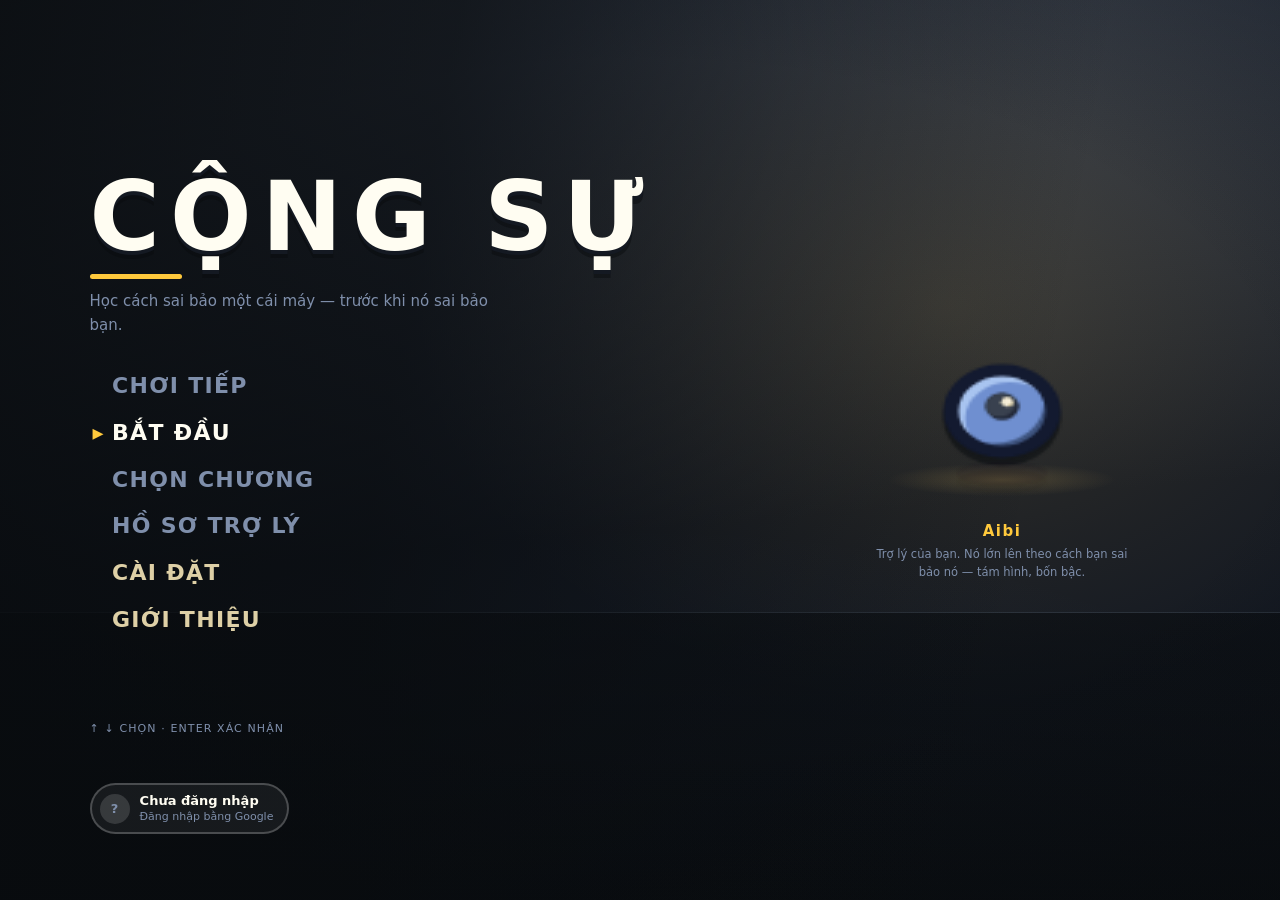
==== commit 9ca14151: "Màn chờ có cảnh phòng, Esc mở menu tạm dừng, ghi công bỏ tên người làm" ====
--- a/index.html
+++ b/index.html
@@ -1,9 +1,9 @@
 <!doctype html>
-<script type="module" crossorigin src="/assets/main-C51DCyxI.js"></script>
-<link rel="modulepreload" crossorigin href="/assets/minimapBase-C8vZLW3M.js">
-<link rel="modulepreload" crossorigin href="/assets/Geometry-DeUU9hTK.js">
+<script type="module" crossorigin src="/assets/main-IgA8IZqv.js"></script>
+<link rel="modulepreload" crossorigin href="/assets/minimapBase-Dif7L99E.js">
+<link rel="modulepreload" crossorigin href="/assets/Geometry-CtMayi69.js">
 <link rel="stylesheet" crossorigin href="/assets/minimapBase-Wb3pkcKO.css">
-<link rel="stylesheet" crossorigin href="/assets/main-CcsBqb4i.css">
+<link rel="stylesheet" crossorigin href="/assets/main-D0oFIuMG.css">
 
 <meta charset="utf-8">
 <title>gamehihication — văn phòng P0</title>
--- a/assets/main-D0oFIuMG.css
+++ b/assets/main-D0oFIuMG.css
@@ -0,0 +1 @@
+.ch-veil{position:fixed;inset:0;z-index:var(--z-modal);display:grid;place-items:center;padding:4vmin;background:radial-gradient(120% 90% at 50% 50%,transparent 15%,rgba(8,11,14,.8) 100%),#080b0ee0;font-family:var(--font-ui, system-ui, sans-serif);color:var(--ink)}.ch-veil[hidden]{display:none}.ch{width:min(96vw,940px);max-height:92vh;overflow-y:auto;background:linear-gradient(180deg,var(--c-paper-light),var(--c-paper-base));border:var(--bd) solid var(--ink);border-radius:var(--r-lg);box-shadow:inset 0 4px #ffffffb3,0 8px 0 0 var(--btn-under)}.ch__lock{padding:22px 24px 18px;border-bottom:var(--bd) solid var(--ink);background:linear-gradient(180deg,var(--c-paper-shadow),var(--c-paper-light));display:flex;align-items:flex-end;justify-content:space-between;gap:16px}.ch__clock-big{font-size:52px;font-weight:900;letter-spacing:-.02em;line-height:1}.ch__day{margin-top:4px;font-size:13px;color:var(--ink-3)}.ch__user{font-size:13px;font-weight:700;color:var(--ink-2)}.ch__panes{display:grid;grid-template-columns:1fr}@media(min-width:780px){.ch__panes{grid-template-columns:1fr 1.35fr}}.ch__pane{padding:16px 18px 18px;min-width:0}.ch__pane+.ch__pane{border-top:var(--bd) solid var(--ink)}@media(min-width:780px){.ch__pane+.ch__pane{border-top:none;border-left:var(--bd) solid var(--ink)}}.ch__h{display:flex;align-items:baseline;justify-content:space-between;gap:12px;margin:0 0 10px;font-size:11px;font-weight:700;letter-spacing:.14em;text-transform:uppercase;color:var(--ink-3)}.ch__back{flex:0 0 auto;font-size:10px;letter-spacing:.08em;text-transform:none}.ch__aidecard{display:flex;gap:12px;align-items:center;width:100%;padding:14px;font:inherit;text-align:left;cursor:pointer;color:inherit;background:var(--c-paper-light);border:var(--bd) solid var(--ink);border-radius:var(--r-md);box-shadow:0 3px 0 0 var(--btn-under)}.ch__aidecard:hover{background:var(--c-paper-shadow)}.ch__face{flex:0 0 auto;display:grid;place-items:center;width:64px;height:64px;border-radius:var(--r-sm);background:var(--c-dark-base);border:var(--bd) solid var(--ink)}.ch__face canvas{image-rendering:pixelated}.ch__aidetext{display:grid;gap:3px;min-width:0}.ch__tier{font-size:15px;font-weight:800}.ch__trait{font-size:12px;line-height:1.45;color:var(--ink-2)}.ch__aidenote{font-size:11px;color:var(--ink-3)}.ch__list{display:grid;gap:12px}.ch__card{display:block;width:100%;text-align:left;cursor:pointer;padding:16px 18px;font:inherit;color:inherit;background:var(--c-paper-light);border:var(--bd) solid var(--ink);border-radius:var(--r-md);border-left:6px solid var(--gold);box-shadow:0 3px 0 0 var(--btn-under)}.ch__card:hover:not(:disabled){background:var(--c-paper-shadow)}.ch__card:disabled{cursor:not-allowed;opacity:.6;border-left-color:var(--paper-2);box-shadow:none}.ch__row{display:flex;align-items:center;justify-content:space-between;gap:10px;margin-bottom:6px}.ch__no{font-size:11px;font-weight:700;letter-spacing:.12em;text-transform:uppercase;color:var(--ink-3)}.ch__tag{flex:0 0 auto;padding:3px 9px;border-radius:var(--r-pill);font-size:10px;font-weight:800;letter-spacing:.08em;text-transform:uppercase;border:var(--bd) solid var(--ink)}.ch__tag.is-open{background:var(--ok-light)}.ch__tag.is-done{background:var(--accent-dim)}.ch__tag.is-lock{background:var(--paper-2);color:var(--ink-3);border-color:var(--ink-3)}.ch__name{font-size:18px;font-weight:800;line-height:1.25}.ch__clock{display:inline-block;margin-top:6px;padding:2px 8px;border-radius:var(--r-pill);background:var(--gold-light);border:var(--bd) solid var(--ink);font-size:10px;font-weight:800;letter-spacing:.1em}.ch__line{margin-top:6px;font-size:13px;line-height:1.55;color:var(--ink-2)}.ch__why{margin-top:8px;font-size:12px;font-style:italic;color:var(--ink-3)}.el{position:fixed;inset:0;z-index:var(--z-modal);pointer-events:none;overflow:hidden}.el[hidden]{display:none}.el__door{position:absolute;top:0;bottom:0;width:50.5%;background:var(--c-wallTop-base);border-inline:var(--bd) solid var(--ink);transition:transform .9s cubic-bezier(.6,.02,.2,1)}.el__door.is-l{left:0}.el__door.is-r{right:0}.el.is-open .el__door{will-change:transform}.el.is-open .el__door.is-l{transform:translate(-101%)}.el.is-open .el__door.is-r{transform:translate(101%)}.el__panel{position:absolute;left:50%;top:14%;transform:translate(-50%);display:grid;gap:6px;justify-items:center;padding:12px 20px;border-radius:var(--r-md);background:var(--c-dark-base);border:var(--bd) solid var(--ink);color:var(--dim-on-dark);font-family:var(--font-ui, system-ui, sans-serif);transition:opacity .5s ease .25s}.el.is-open .el__panel{opacity:0}.el__floor{font-size:15px;font-weight:800;letter-spacing:.04em;color:var(--gold)}.el__ting{font-size:12px;letter-spacing:.3em}.cb-veil{position:fixed;inset:0;z-index:var(--z-modal);display:grid;place-items:center;padding:3vmin;background:#10151ad6;font-family:var(--font-ui, system-ui, sans-serif);color:var(--ink)}.cb-veil[hidden]{display:none}.cb{width:min(96vw,720px);max-height:94vh;overflow-y:auto;padding:18px 20px 20px;background:linear-gradient(180deg,var(--c-paper-light),var(--c-paper-base));border:var(--bd) solid var(--ink);border-radius:var(--r-lg);box-shadow:inset 0 4px #ffffffb3,0 8px 0 0 var(--btn-under)}.cb__head{display:flex;align-items:baseline;justify-content:space-between;gap:12px}.cb__title{margin:0;font-size:20px;font-weight:800}.cb__count{font-size:12px;color:var(--ink-3);font-variant-numeric:tabular-nums}.cb__hint{margin:6px 0 14px;font-size:13px;line-height:1.55;color:var(--ink-2)}.cb__label{margin:14px 0 6px;font-size:11px;font-weight:700;letter-spacing:.14em;text-transform:uppercase;color:var(--ink-3)}.cb__slots{display:grid;gap:6px}.cb__slot{display:flex;align-items:center;gap:10px;width:100%;padding:10px 12px;font:inherit;text-align:left;cursor:pointer;color:inherit;background:var(--c-paper-shadow);border:var(--bd) dashed var(--ink-3);border-radius:var(--r-sm)}.cb__slot.is-full{background:var(--c-paper-light);border-style:solid;border-color:var(--ink)}.cb__slotno{flex:0 0 auto;width:20px;height:20px;display:grid;place-items:center;font-size:11px;font-weight:800;border-radius:var(--r-pill);background:var(--ink-3);color:var(--paper)}.cb__slot.is-full .cb__slotno{background:var(--accent)}.cb__slottext{font-size:13px;line-height:1.45}.cb__slot:not(.is-full) .cb__slottext{color:var(--ink-3);font-style:italic}.cb__preview{margin-top:10px;padding:12px 14px;min-height:1em;font-size:13px;line-height:1.6;background:var(--c-dark-base);color:var(--dim-on-dark);border-radius:var(--r-sm)}.cb__preview:empty{display:none}.cb__pool{display:grid;gap:6px}.cb__piece{display:flex;align-items:flex-start;gap:10px;width:100%;padding:9px 12px;font:inherit;text-align:left;cursor:pointer;font-size:13px;line-height:1.45;color:inherit;background:var(--c-paper-light);border:var(--bd) solid var(--ink);border-radius:var(--r-sm)}.cb__piece.is-used{background:var(--accent-dim)}.cb__piece.is-lock{cursor:not-allowed;color:var(--ink-3);font-style:italic;background:var(--c-paper-shadow);border-color:var(--ink-3);border-style:dashed}.cb__key{flex:0 0 auto;width:18px;height:18px;display:grid;place-items:center;font-size:10px;font-weight:800;border-radius:var(--r-xs);background:var(--paper-2);color:var(--ink-2)}.cb__foot{margin-top:16px;display:flex;justify-content:flex-end}.cb__send{padding:10px 18px;font:inherit;font-weight:800;cursor:pointer;color:var(--paper);background:var(--accent);border:var(--bd) solid var(--ink);border-radius:var(--r-sm);box-shadow:0 3px 0 0 var(--btn-under)}.cb__send:disabled{cursor:not-allowed;background:var(--ink-3);box-shadow:none}.cb__foot{justify-content:space-between;align-items:center}.cb__esc{font-size:12px;color:var(--ink-3)}.cb__label{display:flex;align-items:baseline;justify-content:space-between;gap:12px}.cb__note{font-size:10px;font-weight:600;letter-spacing:.02em;text-transform:none;color:var(--ink-3)}.cb__nag{margin-top:calc(var(--u) * 2);padding:calc(var(--u) * 2);border-radius:var(--r-sm);background:var(--gold-light);border:var(--bd) solid var(--ink);font-size:var(--fs);line-height:1.5}.cb__nag[hidden]{display:none}.ti{position:fixed;inset:0;z-index:var(--z-modal);font-family:var(--font-ui, system-ui, sans-serif);overflow:hidden}.ti[hidden]{display:none}.ti__veil{position:absolute;inset:0;background:radial-gradient(120% 90% at 50% 50%,transparent 6%,rgba(8,11,14,.9) 100%),linear-gradient(100deg,#080b0ef5,#080b0eed 38%,#080b0ebd 62%,#080b0e80);backdrop-filter:blur(3px) saturate(.75)}:root[data-menu] .ab,:root[data-menu] .mm,:root[data-menu] .pf,:root[data-menu] .ob,:root[data-menu] .k-anchors{display:none!important}.ti__body{position:relative;height:100%;display:flex;flex-direction:column;justify-content:center;gap:clamp(16px,3vh,30px);padding:6vmin clamp(24px,7vw,96px);max-width:40rem}.ti__logo{margin:0;font-size:clamp(44px,9vw,96px);font-weight:900;line-height:.9;letter-spacing:clamp(2px,.8vw,10px);color:var(--c-paper-light);text-shadow:0 4px 0 var(--c-dark-line),0 8px 0 rgba(8,11,14,.45)}.ti__rule{width:92px;height:5px;margin:14px 0 10px;background:var(--gold);border-radius:var(--r-pill)}.ti__tag{margin:0;max-width:26rem;font-size:clamp(13px,1.5vw,15px);line-height:1.6;color:var(--dim-on-dark)}.ti__menu{display:grid;gap:2px;justify-items:start}.ti__item{display:flex;align-items:center;gap:10px;padding:7px 10px 7px 0;border:0;background:none;font:inherit;font-size:clamp(17px,2.1vw,22px);font-weight:800;letter-spacing:.06em;text-transform:uppercase;color:var(--c-paper-shadow);cursor:pointer}.ti__caret{opacity:0;color:var(--gold);transition:transform .12s ease}.ti__item.is-on{color:var(--c-paper-light)}.ti__item.is-on .ti__caret{opacity:1;transform:translate(3px)}.ti__item.is-lock{color:var(--ink-3);cursor:not-allowed}.ti__sub{margin:0;min-height:1.4em;font-size:13px;line-height:1.5;color:var(--gold)}.ti__keys{margin:6px 0 0;font-size:11px;letter-spacing:.1em;text-transform:uppercase;color:var(--ink-3)}.ti.is-solid{background:var(--c-dark-line)}.ti__scene{display:none}.ti.is-solid .ti__scene{display:block;position:absolute;inset:0;overflow:hidden}.ti.is-solid .ti__glow{position:absolute;inset:0;background:radial-gradient(58% 62% at 74% 34%,rgba(240,196,96,.15) 0%,rgba(240,196,96,.05) 45%,transparent 72%),radial-gradient(120% 100% at 50% 118%,rgba(96,132,176,.1) 0%,transparent 60%),linear-gradient(175deg,var(--c-dark-base) 0%,var(--c-dark-line) 58%,var(--deep) 100%)}.ti.is-solid .ti__floor{position:absolute;inset:68% 0 0;background:linear-gradient(180deg,rgba(180,205,235,.16) 0 1px,transparent 1px),linear-gradient(180deg,#080b0e8c,#080b0ee6)}.ti.is-solid .ti__scene:after{content:"";position:absolute;inset:0;background:radial-gradient(130% 100% at 50% 45%,transparent 38%,rgba(8,11,14,.82) 100%)}.ti.is-solid .ti__veil{backdrop-filter:none;background:linear-gradient(100deg,rgba(8,11,14,.88) 0%,rgba(8,11,14,.72) 32%,rgba(8,11,14,.3) 56%,transparent 78%)}.ti__acct{margin-top:20px}.ti__acct[hidden]{display:none}.ti__acctBtn{display:inline-flex;align-items:center;gap:10px;padding:8px 14px 8px 8px;border-radius:var(--r-pill);border:2.5px solid rgba(255,255,255,.22);background:#ffffff0f;color:var(--paper);font:inherit;cursor:pointer;text-align:left}.ti__acctBtn:hover{background:#ffffff1f;border-color:#fff6}.ti__ava{width:30px;height:30px;flex:none;border-radius:var(--r-pill);object-fit:cover;background:#ffffff24}.ti__ava--none{display:grid;place-items:center;font-size:13px;font-weight:800;color:var(--dim-on-dark)}.ti__acctTxt{display:flex;flex-direction:column;line-height:1.3}.ti__acctTxt b{font-size:13px;font-weight:700}.ti__acctTxt span{font-size:11px;color:var(--dim-on-dark)}.ti__art{position:absolute;top:46%;right:clamp(24px,10vw,150px);transform:translateY(-50%);display:flex;flex-direction:column;align-items:center;gap:14px}.ti__art[hidden]{display:none}.ti__halo{display:grid;place-items:end center;position:relative;width:clamp(200px,26vw,300px);aspect-ratio:1.15}.ti__halo:after{content:"";position:absolute;left:12%;right:12%;bottom:4%;height:13%;border-radius:var(--r-pill);background:radial-gradient(closest-side,rgba(240,196,96,.2) 0%,transparent 100%)}.ti__face{position:relative;width:100%;height:auto;image-rendering:pixelated;filter:drop-shadow(0 calc(var(--u) * 2) 0 rgba(8,11,14,.55))}.ti__artTxt{display:flex;flex-direction:column;align-items:center;gap:4px;text-align:center}.ti__artTxt b{font-size:15px;font-weight:800;letter-spacing:.1em;color:var(--gold)}.ti__artTxt span{max-width:17rem;font-size:11.5px;line-height:1.55;color:var(--dim-on-dark)}@media(max-width:860px){.ti__art{display:none}}.sc-veil{position:fixed;inset:0;z-index:var(--z-modal);display:grid;place-items:center;padding:3vmin;background:var(--glass-dark);font-family:var(--font);color:var(--ink)}.sc-veil[hidden]{display:none}.sc{width:min(96vw,720px);max-height:94vh;display:flex;flex-direction:column;overflow:hidden;background:var(--paper);border:var(--bd) solid var(--ink);border-radius:var(--r-lg);box-shadow:var(--shadow)}.sc__bar{display:flex;align-items:center;gap:10px;padding:10px 14px;border-bottom:var(--bd) solid var(--ink);background:var(--surface-d);color:var(--paper)}.sc__dots{display:flex;gap:5px}.sc__dots i{width:10px;height:10px;border-radius:var(--r-pill);background:var(--dim-on-dark)}.sc__dots i:first-child{background:var(--danger)}.sc__dots i:nth-child(2){background:var(--gold)}.sc__dots i:last-child{background:var(--ok)}.sc__app{font-size:var(--fs-sm);font-weight:700;letter-spacing:.06em;opacity:.9}.sc__head{padding:14px 18px 12px;border-bottom:var(--bd) solid var(--ink);background:var(--paper-2)}.sc__title{font-size:var(--fs-lg);font-weight:800}.sc__sub{margin-top:2px;font-size:var(--fs-sm);color:var(--ink-3)}.sc__body{padding:16px 18px;overflow-y:auto}.sc__msg{display:flex;margin-bottom:12px}.sc__msg.is-me{justify-content:flex-end}.sc__bub{max-width:78%;padding:10px 13px;border-radius:var(--r-md);border:var(--bd) solid var(--ink);font-size:var(--fs);line-height:1.55;background:var(--paper-2)}.sc__msg.is-me .sc__bub{background:var(--accent-hi)}.sc__time{margin-top:5px;font-size:var(--fs-sm);color:var(--ink-3)}.sc__foot{display:flex;align-items:center;justify-content:space-between;gap:16px;padding:12px 18px 16px;border-top:var(--bd) solid var(--ink);background:var(--paper-2)}.sc__note{flex:1 1 auto;min-width:0;font-size:var(--fs-sm);color:var(--ink-3)}.sc__close{flex:0 0 auto;padding:10px 26px;font:inherit;font-weight:800;cursor:pointer;color:var(--ink);background:var(--gold);border:var(--bd) solid var(--ink);border-radius:var(--r-md);box-shadow:0 4px 0 0 var(--btn-under)}.sc__close:active{transform:translateY(3px);box-shadow:0 1px 0 0 var(--btn-under)}.sc__grid{display:grid;grid-template-columns:1.6fr repeat(calc(var(--n) - 1),minmax(0,1fr));align-items:stretch;font-variant-numeric:tabular-nums}.sc__h{padding:calc(var(--u) * 1.5) calc(var(--u) * 2);font-size:.82em;font-weight:700;letter-spacing:.04em;text-transform:uppercase;color:var(--ink-3);border-bottom:2px solid var(--ink-3);white-space:nowrap}.sc__td{padding:calc(var(--u) * 1.5) calc(var(--u) * 2);border-bottom:1px solid var(--paper-2)}.sc__td.is-total{border-top:2px solid var(--ink-3);border-bottom:none;font-weight:700}.sc__h.is-num,.sc__td .sc__cell.is-num,.sc__td .sc__cell.is-delta{text-align:right}.sc__cell{position:relative;display:block}.sc__cell.is-bar{text-align:right}.sc__bartrack{display:block;height:4px;margin-top:5px;background:var(--paper-2);border-radius:var(--r-pill);overflow:hidden}.sc__bartrack i{display:block;height:100%;background:var(--accent)}.sc__barnum{display:block}.sc__cell.is-delta.is-bad{color:var(--danger)}.sc__cell.is-delta.is-good{color:var(--ok-d)}.cr-veil{position:fixed;inset:0;z-index:var(--z-modal);display:grid;place-items:center;padding:3vmin;background:var(--c-plastic-shadow);font-family:var(--font-ui, system-ui, sans-serif);color:var(--ink)}.cr{width:min(94vw,620px);max-height:94vh;overflow-y:auto;padding:22px 24px 24px;background:linear-gradient(180deg,var(--c-paper-light),var(--c-paper-base));border:var(--bd) solid var(--ink);border-radius:var(--r-lg);box-shadow:inset 0 4px #ffffffb3,0 8px 0 0 var(--btn-under);animation:cr-in .2s cubic-bezier(.2,.8,.3,1)}@keyframes cr-in{0%{opacity:0;transform:translateY(12px) scale(.98)}to{opacity:1;transform:none}}@media(prefers-reduced-motion:reduce){.cr{animation:none}}.cr__title{margin:0;font-size:24px;font-weight:800;letter-spacing:-.01em}.cr__lead{margin:4px 0 18px;font-size:13px;color:var(--ink-3)}.cr__body{display:grid;grid-template-columns:auto 1fr;gap:20px;align-items:start}@media(max-width:520px){.cr__body{grid-template-columns:1fr;justify-items:center}}.cr__stage{padding:12px;border-radius:var(--r-md);background:var(--c-paper-shadow);border:var(--bd) solid var(--ink);box-shadow:inset 0 3px #ffffff80}.cr__face canvas{display:block}.cr__form{display:flex;flex-direction:column;gap:7px;min-width:0}.cr__label{font-size:11px;font-weight:700;letter-spacing:.13em;text-transform:uppercase;color:var(--ink-3);margin-top:6px}.cr__label:first-child{margin-top:0}.cr__input{width:100%;box-sizing:border-box;padding:9px 12px;border-radius:var(--r-sm);border:var(--bd) solid var(--ink);background:var(--c-paper-light);color:var(--ink);font:inherit;font-size:15px;font-weight:600}.cr__input::placeholder{color:var(--ink-3);font-weight:500}.cr__input:focus{outline:none;box-shadow:0 0 0 3px var(--accent-dim)}.cr__swatches{display:flex;flex-wrap:wrap;gap:7px}.cr__sw{width:34px;height:34px;padding:0;cursor:pointer;border:var(--bd) solid var(--ink);border-radius:var(--r-sm);background:linear-gradient(135deg,var(--sw-light) 0 32%,var(--sw-base) 32% 68%,var(--sw-shadow) 68% 100%);box-shadow:0 3px 0 0 var(--btn-under);transition:transform .08s,box-shadow .08s}.cr__sw:active{transform:translateY(3px);box-shadow:none}.cr__sw.is-on{box-shadow:0 3px 0 0 var(--btn-under),0 0 0 3px var(--gold)}.cr__go{display:block;width:100%;margin-top:22px;padding:13px 18px;border-radius:var(--r-md);border:var(--bd) solid var(--ink);background:var(--ok);color:#fff;box-shadow:inset 0 3px #ffffff73,0 5px 0 0 var(--ok-d);font:inherit;font-size:17px;font-weight:800;cursor:pointer;transition:transform .08s,box-shadow .08s}.cr__go:active{transform:translateY(5px);box-shadow:inset 0 3px #ffffff73}.cr__sexes{display:flex;gap:calc(var(--u) * 1.5)}.cr__sex{flex:1;padding:9px 0;border-radius:var(--r-sm);border:var(--bd) solid var(--ink);background:var(--c-paper-shadow);color:var(--ink);box-shadow:0 3px 0 0 var(--stroke-soft);font:inherit;font-size:14px;font-weight:800;cursor:pointer}.cr__sex.is-on{background:var(--gold);box-shadow:0 3px 0 0 var(--gold-d)}.cr__sex:active{transform:translateY(3px);box-shadow:none}.gt{position:fixed;inset:0;z-index:var(--z-over);display:grid;place-items:center;padding:3vmin;background:var(--surface-d);font-family:var(--font-ui, system-ui, sans-serif);color:var(--ink)}.gt[hidden]{display:none}.gt__sheet{width:min(96vw,720px);max-height:min(92vh,640px);display:flex;flex-direction:column;background:linear-gradient(180deg,var(--c-paper-light),var(--c-paper-base));border:var(--bd) solid var(--ink);border-radius:var(--r-lg);box-shadow:inset 0 4px #ffffffb3,0 8px 0 0 var(--btn-under);overflow:hidden}.gt__top{display:flex;align-items:center;gap:12px;flex:none;flex-wrap:wrap;padding:13px 16px;border-bottom:var(--bd) solid var(--ink)}.gt__title{margin:0;font-size:14px;font-weight:800;letter-spacing:.2em;color:var(--ink)}.gt__tabs{display:flex;gap:5px}.gt__tab{padding:7px 13px;border:2.5px solid transparent;border-radius:var(--r-sm);background:none;color:var(--ink-3);font:inherit;font-size:13px;font-weight:700;cursor:pointer}.gt__tab:hover{background:#0000000d}.gt__tab.is-on{background:var(--c-paper-light);border-color:var(--ink);box-shadow:0 3px 0 0 var(--btn-under);color:var(--ink)}.gt__close{margin-left:auto;width:32px;height:32px;display:grid;place-items:center;border:3px solid var(--ink);border-radius:var(--r-sm);background:var(--danger);color:#fff;font:inherit;font-size:15px;font-weight:800;cursor:pointer;box-shadow:0 3px 0 0 var(--danger-d)}.gt__close:active{transform:translateY(3px);box-shadow:none}.gt__body{padding:18px 20px 22px;overflow-y:auto;width:100%;max-width:64ch;margin:0 auto;box-sizing:border-box}.gt__lead{margin:0 0 4px;font-size:14.5px;line-height:1.6;font-weight:700}.gt__h{margin:20px 0 8px;font-size:11px;font-weight:700;letter-spacing:.15em;text-transform:uppercase;color:var(--ink-3);border-bottom:2px solid var(--stroke-soft);padding-bottom:5px}.gt__p{margin:0 0 10px;font-size:13.5px;line-height:1.7;color:var(--ink-2)}.gt__dim{color:var(--ink-3);font-size:12px}.gt__ul{margin:0;padding-left:20px;font-size:13.5px;line-height:1.7;color:var(--ink-2)}.gt__ul li{margin-bottom:6px}.gt__note{margin-top:18px;padding:12px 14px;border:2.5px solid var(--ink);border-radius:var(--r-sm);background:var(--c-paper-shadow);font-size:12.5px;line-height:1.65;color:var(--ink-2)}.gt__libs{display:flex;flex-direction:column;gap:5px}.gt__lib{display:flex;gap:10px;align-items:baseline;padding:8px 11px;border:2.5px solid var(--stroke-soft);border-radius:var(--r-sm);background:var(--c-paper-light);font-size:13px}.gt__lib b{flex:none;min-width:108px}.gt__libRole{flex:1;color:var(--ink-3);font-size:12px}.gt__lic{flex:none;padding:1px 7px;border-radius:var(--r-xs);border:2px solid var(--ink-3);color:var(--ink-3);font-size:10.5px;font-weight:700}.gt__copy{width:100%;margin-top:4px;padding:11px 14px;border-radius:var(--r-sm);border:var(--bd) solid var(--ink);background:var(--c-paper-light);color:var(--ink);font:inherit;font-size:13.5px;font-weight:700;cursor:pointer;box-shadow:0 4px 0 0 var(--btn-under)}.gt__copy:active{transform:translateY(4px);box-shadow:none}.gt__copy.is-done{background:var(--ok);color:#fff;box-shadow:0 4px 0 0 var(--ok-d)}.gt__diag{margin:4px 0 0;padding:11px;white-space:pre-wrap;word-break:break-all;border:2.5px solid var(--stroke-soft);border-radius:var(--r-sm);background:var(--c-paper-shadow);font-family:var(--font-mono, ui-monospace, monospace);font-size:11.5px;line-height:1.6}.gt__foot{flex:none;display:flex;align-items:center;gap:12px;padding:11px 16px;border-top:var(--bd) solid var(--ink);background:var(--c-paper-shadow);font-size:11.5px;color:var(--ink-3)}.gt__build{margin-left:auto;font-variant-numeric:tabular-nums}.gt__key{display:inline-block;padding:1px 7px;border-radius:var(--r-xs);border:2px solid var(--ink);background:var(--c-paper-light);color:var(--ink);font-size:11px;font-weight:700}@media(max-width:560px){.gt__top{gap:8px}.gt__tabs{order:3;width:100%}.gt__body{padding:14px 15px 18px}}.lg{position:fixed;inset:0;z-index:var(--z-over);display:grid;place-items:center;padding:3vmin;background:var(--surface-d);font-family:var(--font-ui, system-ui, sans-serif);color:var(--ink)}.lg[hidden]{display:none}.lg__sheet{width:min(96vw,840px);max-height:min(92vh,600px);display:grid;grid-template-columns:1fr 1fr;border:var(--bd) solid var(--ink);border-radius:var(--r-lg);box-shadow:0 8px 0 0 var(--btn-under);overflow:hidden}.lg__brand{display:flex;flex-direction:column;gap:14px;padding:30px 28px;background:linear-gradient(160deg,var(--c-dark-base) 0%,var(--c-dark-line) 100%);color:var(--paper);border-right:var(--bd) solid var(--ink)}.lg__mark{width:46px;height:46px;display:grid;place-items:center;flex:none;border:3px solid var(--gold);border-radius:var(--r-sm);background:var(--c-dark-line);color:var(--gold);font-size:17px;font-weight:800;letter-spacing:.06em}.lg__logo{margin:4px 0 0;font-size:27px;font-weight:800;letter-spacing:.16em;color:var(--paper)}.lg__tag{margin:0;font-size:13px;line-height:1.6;color:var(--dim-on-dark)}.lg__pros{margin:8px 0 0;padding:0;list-style:none;display:flex;flex-direction:column;gap:13px}.lg__pros li{font-size:12px;line-height:1.55;color:var(--dim-on-dark);padding-left:17px;position:relative}.lg__pros li:before{content:"";position:absolute;left:0;top:6px;width:8px;height:8px;border-radius:var(--r-pill);background:var(--gold)}.lg__pros b{display:block;color:var(--paper);font-size:13px;margin-bottom:2px}.lg__fine{margin:auto 0 0;font-size:11px;color:var(--ink-3)}.lg__main{display:grid;place-items:center;padding:26px;background:linear-gradient(180deg,var(--c-paper-light),var(--c-paper-base));overflow-y:auto}.lg__card{width:100%;max-width:320px;display:flex;flex-direction:column;gap:12px}.lg__h{margin:0;font-size:19px;font-weight:800}.lg__sub{margin:-6px 0 4px;font-size:12.5px;line-height:1.55;color:var(--ink-3)}.lg__slot{min-height:44px;display:flex;justify-content:center}.lg__wait{font-size:12px;color:var(--ink-3);align-self:center}.lg__or{display:flex;align-items:center;gap:10px;color:var(--ink-3);font-size:11.5px}.lg__or:before,.lg__or:after{content:"";flex:1;height:2px;background:var(--stroke-soft)}.lg__guest,.lg__go{padding:12px 14px;border-radius:var(--r-sm);border:var(--bd) solid var(--ink);background:var(--c-paper-light);color:var(--ink);font:inherit;font-size:14px;font-weight:700;cursor:pointer;box-shadow:0 4px 0 0 var(--btn-under)}.lg__go{background:var(--gold);box-shadow:0 4px 0 0 var(--gold-d)}.lg__guest:active,.lg__go:active{transform:translateY(4px);box-shadow:none}.lg__ghost{padding:6px 2px;border:none;background:none;color:var(--ink-3);font:inherit;font-size:12px;font-weight:700;cursor:pointer;text-align:left}.lg__ghost:hover{color:var(--ink);text-decoration:underline}.lg__priv{margin:0;font-size:11px;line-height:1.6;color:var(--ink-3)}.lg__warn{display:flex;flex-direction:column;gap:5px;padding:12px 13px;border:2.5px solid var(--warn);border-radius:var(--r-sm);background:var(--gold-light);font-size:12px;line-height:1.55;color:var(--ink-2)}.lg__warn b{font-size:12.5px;color:var(--ink)}.lg__who{display:flex;align-items:center;gap:11px;padding:11px 12px;border:2.5px solid var(--stroke-soft);border-radius:var(--r-sm);background:var(--c-paper-light)}.lg__who b{font-size:14px}.lg__mail{font-size:11.5px;color:var(--ink-3);word-break:break-all}.lg__ava{width:40px;height:40px;flex:none;border-radius:var(--r-sm);border:2.5px solid var(--ink);object-fit:cover;background:var(--c-paper-shadow)}.lg__ava--none{display:grid;place-items:center;font-size:17px;font-weight:800;color:var(--ink-3)}@media(max-width:660px){.lg__sheet{grid-template-columns:1fr;max-height:94vh;overflow-y:auto}.lg__brand{border-right:none;border-bottom:var(--bd) solid var(--ink);padding:20px}.lg__pros,.lg__fine{display:none}.lg__main{padding:20px}}.st{position:fixed;inset:0;z-index:var(--z-over);display:grid;place-items:center;padding:3vmin;background:var(--surface-d);font-family:var(--font-ui, system-ui, sans-serif);color:var(--ink)}.st[hidden]{display:none}.st__sheet{width:min(96vw,760px);max-height:min(92vh,620px);display:flex;flex-direction:column;background:linear-gradient(180deg,var(--c-paper-light),var(--c-paper-base));border:var(--bd) solid var(--ink);border-radius:var(--r-lg);box-shadow:inset 0 4px #ffffffb3,0 8px 0 0 var(--btn-under);overflow:hidden}.st__top{display:flex;align-items:center;gap:12px;flex:none;padding:14px 16px;border-bottom:var(--bd) solid var(--ink)}.st__title{margin:0;font-size:13px;font-weight:700;letter-spacing:.18em;color:var(--ink-3)}.st__close{margin-left:auto;width:32px;height:32px;display:grid;place-items:center;border:3px solid var(--ink);border-radius:var(--r-sm);background:var(--danger);color:#fff;font:inherit;font-size:15px;font-weight:800;cursor:pointer;box-shadow:0 3px 0 0 var(--danger-d)}.st__close:active{transform:translateY(3px);box-shadow:none}.st__grid{flex:1;min-height:0;display:grid;grid-template-columns:178px 1fr}.st__nav{display:flex;flex-direction:column;gap:4px;padding:12px 10px;border-right:var(--bd) solid var(--ink);background:var(--c-paper-shadow)}.st__tab{display:flex;align-items:center;gap:9px;text-align:left;padding:9px 11px;border:2.5px solid transparent;border-radius:var(--r-sm);background:none;color:var(--ink-2);font:inherit;font-size:13.5px;font-weight:700;cursor:pointer}.st__tab:hover{background:#0000000d}.st__tab.is-on{background:var(--c-paper-light);border-color:var(--ink);box-shadow:0 3px 0 0 var(--btn-under);color:var(--ink)}.st__ico{width:18px;text-align:center;color:var(--ink-3);font-size:14px}.st__tab.is-on .st__ico{color:var(--gold-d)}.st__body{padding:16px 18px;display:flex;flex-direction:column;gap:15px;overflow-y:auto}.st__lead{margin:0 0 2px;font-size:12.5px;line-height:1.55;color:var(--ink-3)}.st__row{display:flex;flex-direction:column}.st__row--sw{flex-direction:row;align-items:center;gap:14px}.st__row--sw>div:first-child{flex:1}.st__head{display:flex;align-items:baseline;gap:8px;font-size:14px}.st__head b,.st__row--sw b{font-weight:700;font-size:14px}.st__val{margin-left:auto;font-size:13px;font-weight:700;color:var(--ink-3);font-variant-numeric:tabular-nums}.st__hint{font-size:11.5px;line-height:1.5;color:var(--ink-3);margin-top:5px}.st__sw{flex:none;min-width:62px;padding:8px 12px;border:var(--bd) solid var(--ink);border-radius:var(--r-sm);background:var(--c-paper-shadow);color:var(--ink-3);font:inherit;font-size:12.5px;font-weight:800;cursor:pointer;box-shadow:0 3px 0 0 var(--btn-under)}.st__sw.is-on{background:var(--ok);color:#fff;box-shadow:0 3px 0 0 var(--ok-d)}.st__sw:active{transform:translateY(3px);box-shadow:none}.st__steps{display:flex;flex-wrap:wrap;gap:6px;margin-top:8px}.st__step{padding:7px 13px;border:2.5px solid var(--ink);border-radius:var(--r-sm);background:var(--c-paper-light);color:var(--ink-2);font:inherit;font-size:12.5px;font-weight:700;cursor:pointer;box-shadow:0 3px 0 0 var(--btn-under)}.st__step.is-on{background:var(--gold);color:var(--ink);box-shadow:0 3px 0 0 var(--gold-d)}.st__step:active{transform:translateY(3px);box-shadow:none}.st__range{-webkit-appearance:none;appearance:none;width:100%;height:18px;background:none;margin:8px 0 0;cursor:pointer}.st__range::-webkit-slider-runnable-track{height:14px;border-radius:var(--r-xs);border:2.5px solid var(--ink);background:linear-gradient(90deg,var(--gold) 0 var(--fill, 50%),var(--c-paper-shadow) var(--fill, 50%) 100%)}.st__range::-moz-range-track{height:14px;border-radius:var(--r-xs);border:2.5px solid var(--ink);background:linear-gradient(90deg,var(--gold) 0 var(--fill, 50%),var(--c-paper-shadow) var(--fill, 50%) 100%)}.st__range::-webkit-slider-thumb{-webkit-appearance:none;appearance:none;width:22px;height:22px;margin-top:-7px;border-radius:var(--r-xs);border:3px solid var(--ink);background:var(--gold);box-shadow:inset 0 3px #ffffff80,0 2px 0 0 var(--gold-d)}.st__range::-moz-range-thumb{width:22px;height:22px;border-radius:var(--r-xs);border:3px solid var(--ink);background:var(--gold);box-shadow:inset 0 3px #ffffff80,0 2px 0 0 var(--gold-d)}.st__range:focus-visible::-webkit-slider-thumb{outline:3px solid var(--accent)}.st__mute{padding:11px 14px;border-radius:var(--r-sm);border:var(--bd) solid var(--ink);background:var(--c-paper-light);color:var(--ink);font:inherit;font-size:14px;font-weight:700;cursor:pointer;box-shadow:0 4px 0 0 var(--btn-under)}.st__mute:active{transform:translateY(4px);box-shadow:none}.st__mute.is-off{background:var(--danger);color:#fff;box-shadow:0 4px 0 0 var(--danger-d)}.st__foot{flex:none;display:flex;align-items:center;gap:12px;padding:11px 16px;border-top:var(--bd) solid var(--ink);background:var(--c-paper-shadow);font-size:11.5px;color:var(--ink-3)}.st__note{margin-left:auto}.st__key{display:inline-block;padding:1px 7px;border-radius:var(--r-xs);border:2px solid var(--ink);background:var(--c-paper-light);color:var(--ink);font-size:11px;font-weight:700}.st__sec{font-size:11px;font-weight:700;letter-spacing:.13em;text-transform:uppercase;color:var(--ink-3)}.st__danger{border:2.5px solid var(--danger);border-radius:var(--r-sm);padding:13px;background:var(--danger-light)}.st__danger .st__hint{margin:6px 0 11px;color:var(--ink-2)}.st__reset{width:100%;padding:11px 14px;border-radius:var(--r-sm);border:var(--bd) solid var(--ink);background:var(--c-paper-light);color:var(--ink);font:inherit;font-size:14px;font-weight:700;cursor:pointer;box-shadow:0 4px 0 0 var(--btn-under)}.st__reset:active{transform:translateY(4px);box-shadow:none}.st__reset.is-armed{background:var(--danger);color:#fff;box-shadow:0 4px 0 0 var(--danger-d)}@media(max-width:620px){.st__grid{grid-template-columns:1fr}.st__nav{flex-direction:row;overflow-x:auto;border-right:none;border-bottom:var(--bd) solid var(--ink)}.st__tab{flex:none}}.ds-veil{position:fixed;inset:0;z-index:var(--z-over);display:grid;place-items:center;padding:4vmin;background:#10151a9e;font-family:var(--font-ui, system-ui, sans-serif);color:var(--ink)}.ds-veil[hidden]{display:none}.ds{width:min(94vw,640px);max-height:90vh;display:flex;flex-direction:column;background:linear-gradient(180deg,var(--c-paper-light),var(--c-paper-base));border:var(--bd) solid var(--ink);border-radius:var(--r-lg);box-shadow:inset 0 4px #ffffffb3,0 8px 0 0 var(--btn-under);overflow:hidden}.ds__head{display:flex;align-items:center;gap:12px;padding:14px 16px;border-bottom:var(--bd) solid var(--ink)}.ds__title{margin:0;font-size:13px;font-weight:700;letter-spacing:.14em;text-transform:uppercase;color:var(--ink-3)}.ds__count{font-size:12.5px;font-weight:700;color:var(--ink-2);font-variant-numeric:tabular-nums}.ds__close{margin-left:auto;width:32px;height:32px;display:grid;place-items:center;border:3px solid var(--ink);border-radius:var(--r-sm);background:var(--danger);color:#fff;font:inherit;font-size:15px;font-weight:800;cursor:pointer;box-shadow:0 3px 0 0 var(--danger-d)}.ds__close:active{transform:translateY(3px);box-shadow:none}.ds__body{padding:16px 18px;overflow-y:auto}.ds__sec+.ds__sec{margin-top:20px}.ds__sec h3{margin:0 0 10px;font-size:11px;font-weight:700;letter-spacing:.13em;text-transform:uppercase;color:var(--ink-3)}.ds__line{padding:11px 13px;border-radius:var(--r-sm);background:var(--c-paper-light);border:3px solid var(--stroke-soft)}.ds__line+.ds__line{margin-top:8px}.ds__rule{font-size:14.5px;line-height:1.5;font-weight:600}.ds__scar{margin-top:7px;padding-left:14px;border-left:3px solid var(--gold);font-size:12.5px;line-height:1.5;color:var(--ink-3);font-style:italic}.ds__empty{display:grid;place-items:center;min-height:180px;padding:20px;border-radius:var(--r-md);border:3px dashed var(--stroke-soft);background:var(--c-paper-shadow)}.ds__empty p{margin:0;max-width:40ch;text-align:center;font-size:13px;line-height:1.6;color:var(--ink-3)}.ds__foot{display:flex;align-items:center;gap:10px;flex-wrap:wrap;padding:12px 16px;border-top:var(--bd) solid var(--ink);background:var(--c-paper-shadow)}.ds__copy,.ds__save{padding:10px 18px;border-radius:var(--r-sm);border:var(--bd) solid var(--ink);font:inherit;font-size:14px;font-weight:800;cursor:pointer;box-shadow:0 4px 0 0 var(--btn-under)}.ds__copy{background:var(--ok);color:#fff;box-shadow:0 4px 0 0 var(--ok-d)}.ds__copy.is-ok{background:var(--gold);color:var(--deep);box-shadow:0 4px 0 0 var(--gold-d)}.ds__save{background:var(--c-paper-light);color:var(--ink)}.ds__copy:active,.ds__save:active{transform:translateY(4px);box-shadow:none}.ds__copy:disabled,.ds__save:disabled{opacity:.45;cursor:not-allowed;box-shadow:none}.ds__hint{flex:1 1 200px;font-size:12px;color:var(--ink-3)}.ds__sink{position:fixed;left:-9999px;top:0;opacity:0}.ds__aide{display:flex;gap:12px;align-items:center;padding:12px 0 14px;border-bottom:var(--bd) solid var(--paper-2)}.ds__face{flex:0 0 auto;display:grid;place-items:center;width:72px;height:72px;border-radius:var(--r-sm);background:var(--c-dark-base);border:var(--bd) solid var(--ink)}.ds__face canvas{image-rendering:pixelated}.ds__aidetext{display:grid;gap:3px;font-size:15px}.ds__trait{font-size:12px;line-height:1.45;color:var(--ink-2)}.ds__axes{display:grid;gap:6px;padding:12px 0 14px;border-bottom:var(--bd) solid var(--paper-2)}.ds__axis{display:grid;grid-template-columns:92px 1fr 34px;align-items:center;gap:8px}.ds__alabel{font-size:12px;color:var(--ink-2)}.ds__abar{height:8px;border-radius:var(--r-pill);background:var(--paper-2);overflow:hidden}.ds__abar i{display:block;height:100%;background:var(--accent)}.ds__aval{font-size:11px;text-align:right;color:var(--ink-3);font-variant-numeric:tabular-nums}.ai-veil{position:fixed;inset:0;z-index:var(--z-modal);display:grid;place-items:center;padding:4vmin;background:#10151a9e;font-family:var(--font-ui, system-ui, sans-serif);color:var(--ink)}.ai-veil[hidden]{display:none}.ai{width:min(94vw,780px);max-height:92vh;overflow-y:auto;background:linear-gradient(180deg,var(--c-paper-light),var(--c-paper-base));border:var(--bd) solid var(--ink);border-radius:var(--r-lg);box-shadow:inset 0 4px #ffffffb3,0 8px 0 0 var(--btn-under);overflow:hidden}.ai__head{display:flex;align-items:center;gap:14px;padding:14px 16px;border-bottom:var(--bd) solid var(--ink)}.ai__face{padding:6px;border-radius:var(--r-md);background:var(--c-paper-shadow);border:var(--bd) solid var(--ink)}.ai__face canvas{display:block}.ai__name{font-size:20px;font-weight:800;letter-spacing:-.01em}.ai__lv{font-size:12.5px;font-weight:700;color:var(--ink-3);margin-top:2px}.ai__close{margin-left:auto;width:32px;height:32px;display:grid;place-items:center;border:3px solid var(--ink);border-radius:var(--r-sm);background:var(--danger);color:#fff;font:inherit;font-size:15px;font-weight:800;cursor:pointer;box-shadow:0 3px 0 0 var(--danger-d)}.ai__close:active{transform:translateY(3px);box-shadow:none}.ai__body{padding:16px}.ai__sec{font-size:11px;font-weight:700;letter-spacing:.13em;text-transform:uppercase;color:var(--ink-3);margin-bottom:10px}.ai__stat{display:flex;align-items:center;gap:12px;padding:10px 12px;border-radius:var(--r-sm);background:var(--c-paper-light);border:3px solid var(--stroke-soft)}.ai__stat+.ai__stat{margin-top:8px}.ai__stat b{font-size:13.5px;font-weight:700}.ai__desc{font-size:11.5px;color:var(--ink-3);margin-top:2px;line-height:1.35}.ai__dots{display:flex;gap:4px;margin-left:auto}.ai__dot{width:9px;height:17px;border-radius:var(--r-xs);background:var(--ink-3);border:2px solid var(--ink)}.ai__dot.on{background:var(--gold);box-shadow:inset 0 3px #ffffff80}.ai__note{margin:14px 0 0;padding:10px 12px;border-radius:var(--r-sm);background:var(--c-paper-shadow);border-left:4px solid var(--gold);font-size:12px;line-height:1.55;color:var(--ink-2)}display: grid; grid-template-columns: repeat(6,1fr); gap: 7px; margin: 8px 0 14px; } padding: 7px 4px 6px; border-radius: var(--r-sm); text-align: center; background: var(--c-paper-shadow); border: 2.5px solid var(--stroke-soft); } .ai__tree{display:grid;gap:calc(var(--u) * 2)}.ai__row{display:grid;grid-template-columns:52px 1fr;align-items:center;gap:calc(var(--u) * 2)}.ai__stage{font-size:var(--fs-sm);font-weight:800;letter-spacing:.06em;text-transform:uppercase;color:var(--ink-3)}.ai__forms{display:flex;flex-wrap:wrap;gap:calc(var(--u) * 2)}.ai__form{flex:1 1 0;min-width:0;display:grid;justify-items:center;gap:3px;padding:calc(var(--u) * 1.5);text-align:center;background:var(--paper);border:var(--bd) solid var(--ink);border-radius:var(--r-md)}.ai__form.is-now{border-color:var(--gold);box-shadow:0 0 0 3px var(--gold-light)}.ai__form.is-dark{background:var(--paper-2);border-style:dashed}.ai__form-face canvas{image-rendering:pixelated;display:block}.ai__form-name{font-size:var(--fs);font-weight:800}.ai__form.is-dark .ai__form-name{color:var(--ink-3);letter-spacing:.12em}.ai__form-need{font-size:var(--fs-sm);line-height:1.4;color:var(--ink-3)}.ob{position:fixed;left:50%;top:calc(var(--u) * 3);transform:translate(-50%);z-index:var(--z-hud);display:flex;align-items:center;gap:calc(var(--u) * 2);padding:calc(var(--u) * 1.75) calc(var(--u) * 4);background:linear-gradient(180deg,var(--c-paper-light),var(--paper-2));border:var(--bd) solid var(--ink);border-radius:var(--r-lg);box-shadow:inset 0 3px #ffffffb3,0 5px 0 0 var(--btn-under);color:var(--ink);max-width:90vw}.ob[hidden]{display:none}.ob__dot{width:calc(var(--u) * 2.5);height:calc(var(--u) * 2.5);flex:0 0 auto;border-radius:50%;background:var(--gold);border:2px solid var(--ink)}.ob__text{font-size:calc(var(--u) * 3.4);font-weight:700}.ob__step{font-size:calc(var(--u) * 2.8);font-weight:700;color:var(--ink-3)}.ob.is-new{animation:ob-pop .5s cubic-bezier(.2,.8,.3,1)}@keyframes ob-pop{0%{transform:translate(-50%) scale(.94);box-shadow:inset 0 3px #ffffffb3,0 5px 0 0 var(--btn-under),0 0 0 0 var(--gold)}40%{transform:translate(-50%) scale(1.03);box-shadow:inset 0 3px #ffffffb3,0 5px 0 0 var(--btn-under),0 0 0 calc(var(--u) * 2) #ffc93c00}to{transform:translate(-50%) scale(1)}}@media(prefers-reduced-motion:reduce){.ob.is-new{animation:none}}.rp-veil{position:fixed;inset:0;z-index:var(--z-modal);display:grid;place-items:center;padding:4vmin;background:#10151ab8;font-family:var(--font-ui, system-ui, sans-serif);color:var(--ink)}.rp-veil[hidden]{display:none}.rp{width:min(94vw,560px);max-height:92vh;overflow-y:auto;background:linear-gradient(180deg,var(--c-paper-light),var(--c-paper-base));border:var(--bd) solid var(--ink);border-radius:var(--r-lg);box-shadow:inset 0 4px #ffffffb3,0 8px 0 0 var(--btn-under)}.rp__head{padding:20px 22px 18px;border-bottom:var(--bd) solid var(--ink)}.rp__head.is-win{background:linear-gradient(180deg,var(--ok-light),var(--c-paper-light))}.rp__head.is-save{background:linear-gradient(180deg,var(--gold-light),var(--c-paper-light))}.rp__head.is-fail,.rp__head.is-none{background:linear-gradient(180deg,var(--c-paper-shadow),var(--c-paper-light))}.rp__chapter{font-size:11px;font-weight:700;letter-spacing:.14em;text-transform:uppercase;color:var(--ink-3)}.rp__title{margin:6px 0 4px;font-size:24px;font-weight:800;letter-spacing:-.01em}.rp__line{margin:0;font-size:14px;line-height:1.55;color:var(--ink-2)}.rp__body{padding:18px 22px}.rp__sec{font-size:11px;font-weight:700;letter-spacing:.13em;text-transform:uppercase;color:var(--ink-3)}.rp__score{display:flex;align-items:flex-end;gap:14px;margin-bottom:18px}.rp__big{font-size:40px;font-weight:800;line-height:1;font-variant-numeric:tabular-nums}.rp__big span{font-size:18px;font-weight:700;color:var(--ink-3)}.rp__delta{margin-left:auto;font-size:13px;font-weight:700;color:var(--ink-3)}.rp__delta.is-up{color:var(--ok-d)}.rp__axis+.rp__axis{margin-top:11px}.rp__axis-top{display:flex;align-items:baseline;gap:8px;font-size:13.5px}.rp__axis-num{margin-left:auto;font-weight:700;font-variant-numeric:tabular-nums}.rp__bar{position:relative;height:13px;margin-top:5px;border-radius:var(--r-xs);overflow:hidden;background:var(--c-paper-base);border:2.5px solid var(--ink)}.rp__bar-was,.rp__bar-now{position:absolute;left:0;top:0;bottom:0;display:block}.rp__bar-was{background:var(--ink-3)}.rp__bar-now{background:var(--gold);box-shadow:inset 0 3px #ffffff80}.rp__hunt{margin-top:18px;padding:10px 12px;border-radius:var(--r-sm);background:var(--c-paper-shadow);font-size:13px;font-weight:700;color:var(--ink-2)}.rp__dossier{margin-top:16px}.rp__rule{margin-top:8px;padding:10px 12px;border-radius:var(--r-sm);background:var(--c-paper-light);border:3px solid var(--stroke-soft);border-left:4px solid var(--gold);font-size:13.5px;line-height:1.5}.rp__foot{padding:14px 22px 18px}.rp__go{width:100%;padding:13px 18px;border-radius:var(--r-md);border:var(--bd) solid var(--ink);background:var(--ok);color:#fff;box-shadow:inset 0 3px #ffffff73,0 5px 0 0 var(--ok-d);font:inherit;font-size:16px;font-weight:800;cursor:pointer}.rp__go:active{transform:translateY(5px);box-shadow:inset 0 3px #ffffff73}.rp__promo{display:flex;align-items:center;gap:14px;margin-top:16px;padding:12px 14px;border-radius:var(--r-md);background:var(--c-paper-light);border:3px solid var(--gold);border-bottom-width:5px}.rp__promo-face{flex:none;width:84px;height:84px;border-radius:var(--r-md);background:var(--c-paper-shadow);border:3px solid var(--ink);display:grid;place-items:center;overflow:hidden}.rp__promo-name{font-size:17px;font-weight:800;margin-top:2px}.rp__promo-gain{margin:4px 0 0;font-size:13.5px;line-height:1.5;color:var(--ink-2)}.rp__promo-gear{margin-top:7px;display:inline-block;padding:3px 9px;border-radius:var(--r-pill);background:var(--gold);border:2.5px solid var(--ink);font-size:12px;font-weight:800}.rp__aide{display:flex;align-items:center;gap:12px;margin-top:10px;padding:9px 12px;border-radius:var(--r-sm);background:var(--c-paper-shadow);border:3px solid var(--stroke-soft)}.rp__aide-face{flex:none;width:56px;height:56px;display:grid;place-items:center}.rp__aide-name{font-size:14px;font-weight:800}.rp__aide-trait{font-size:12.5px;line-height:1.45;color:var(--ink-2)}
